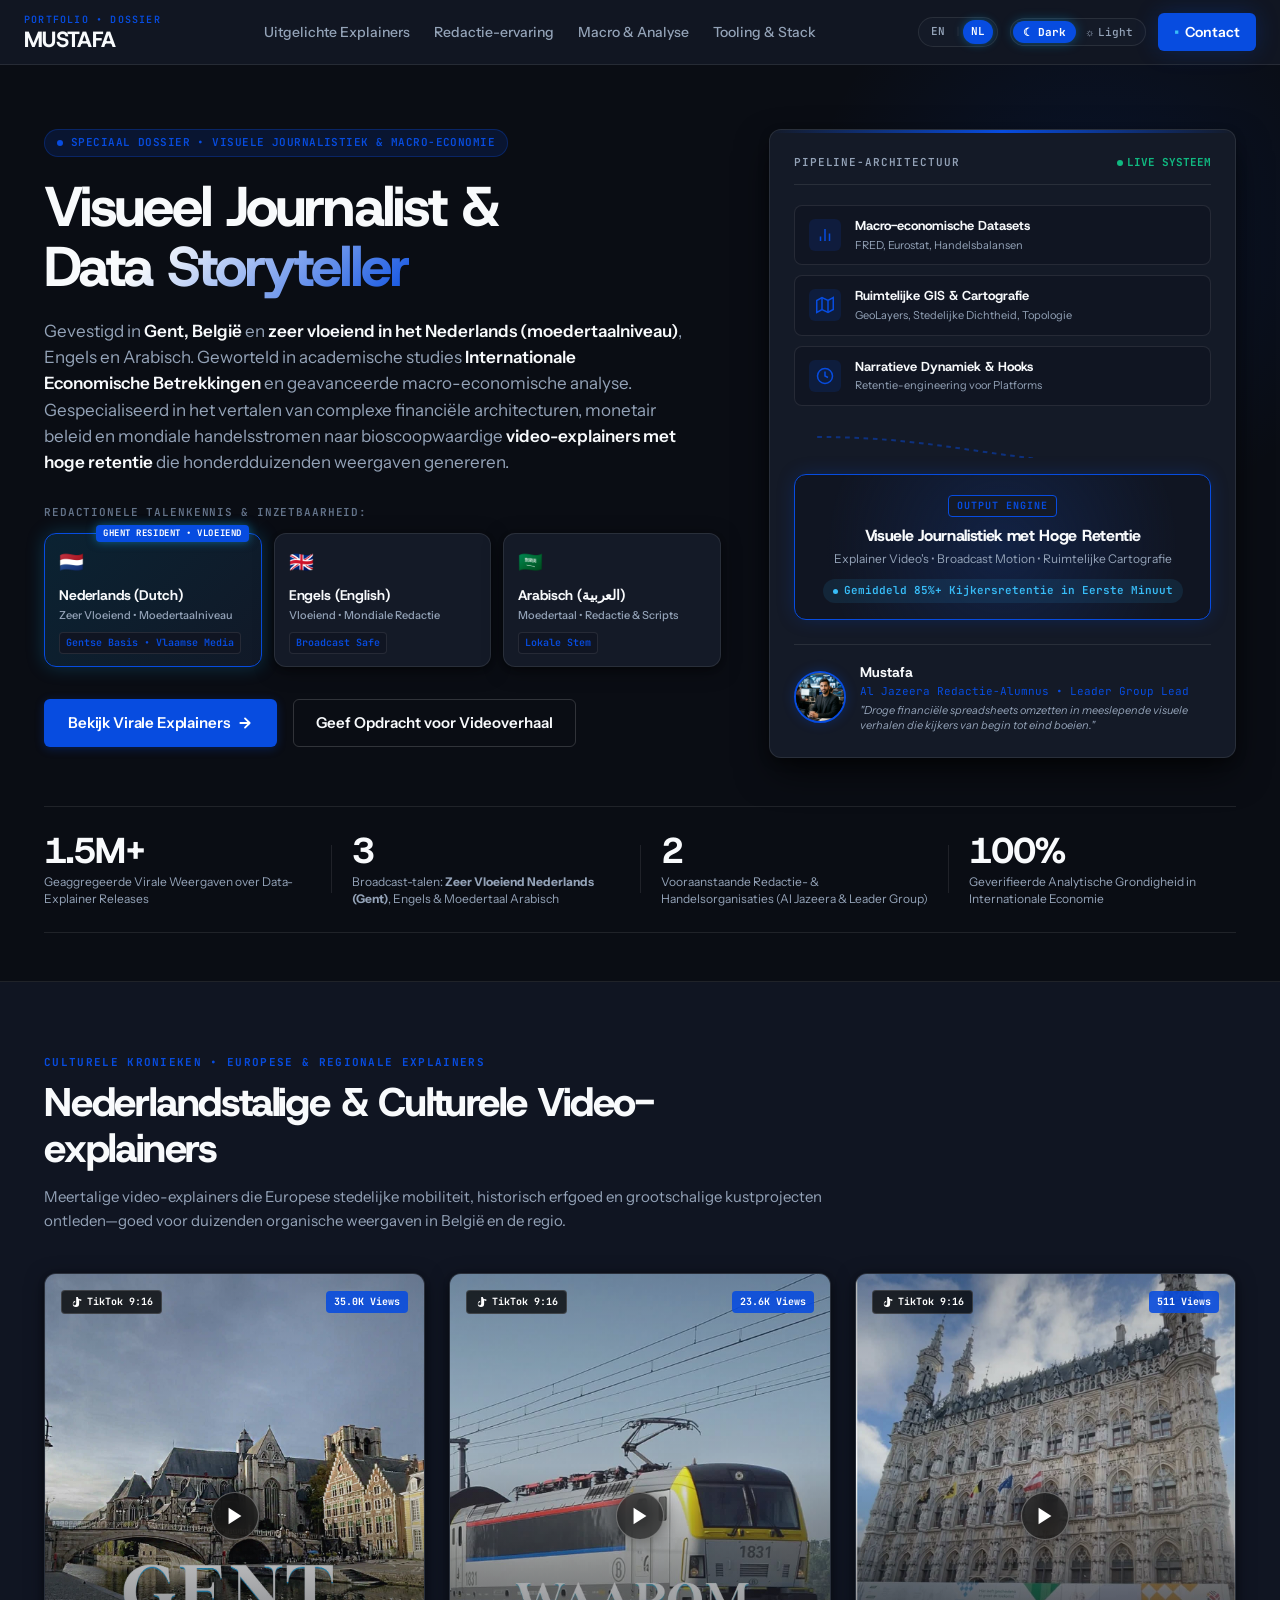
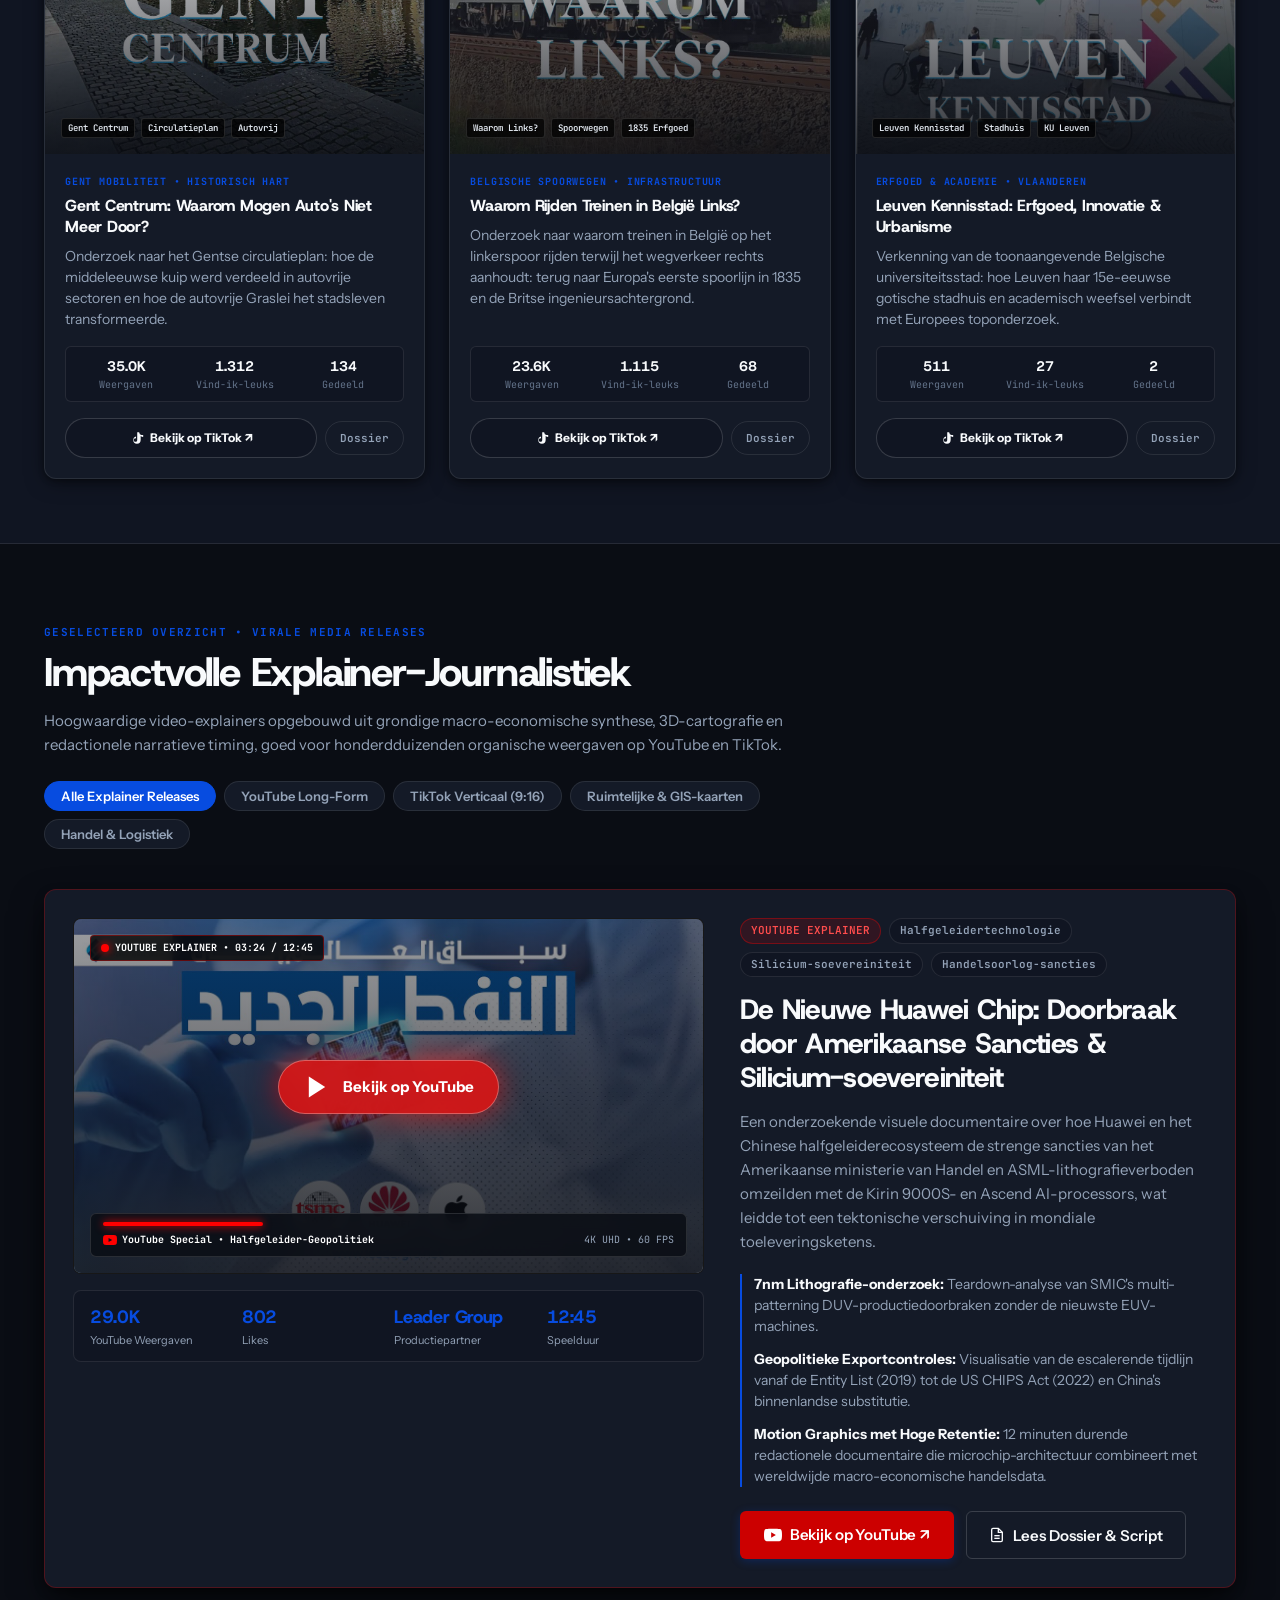
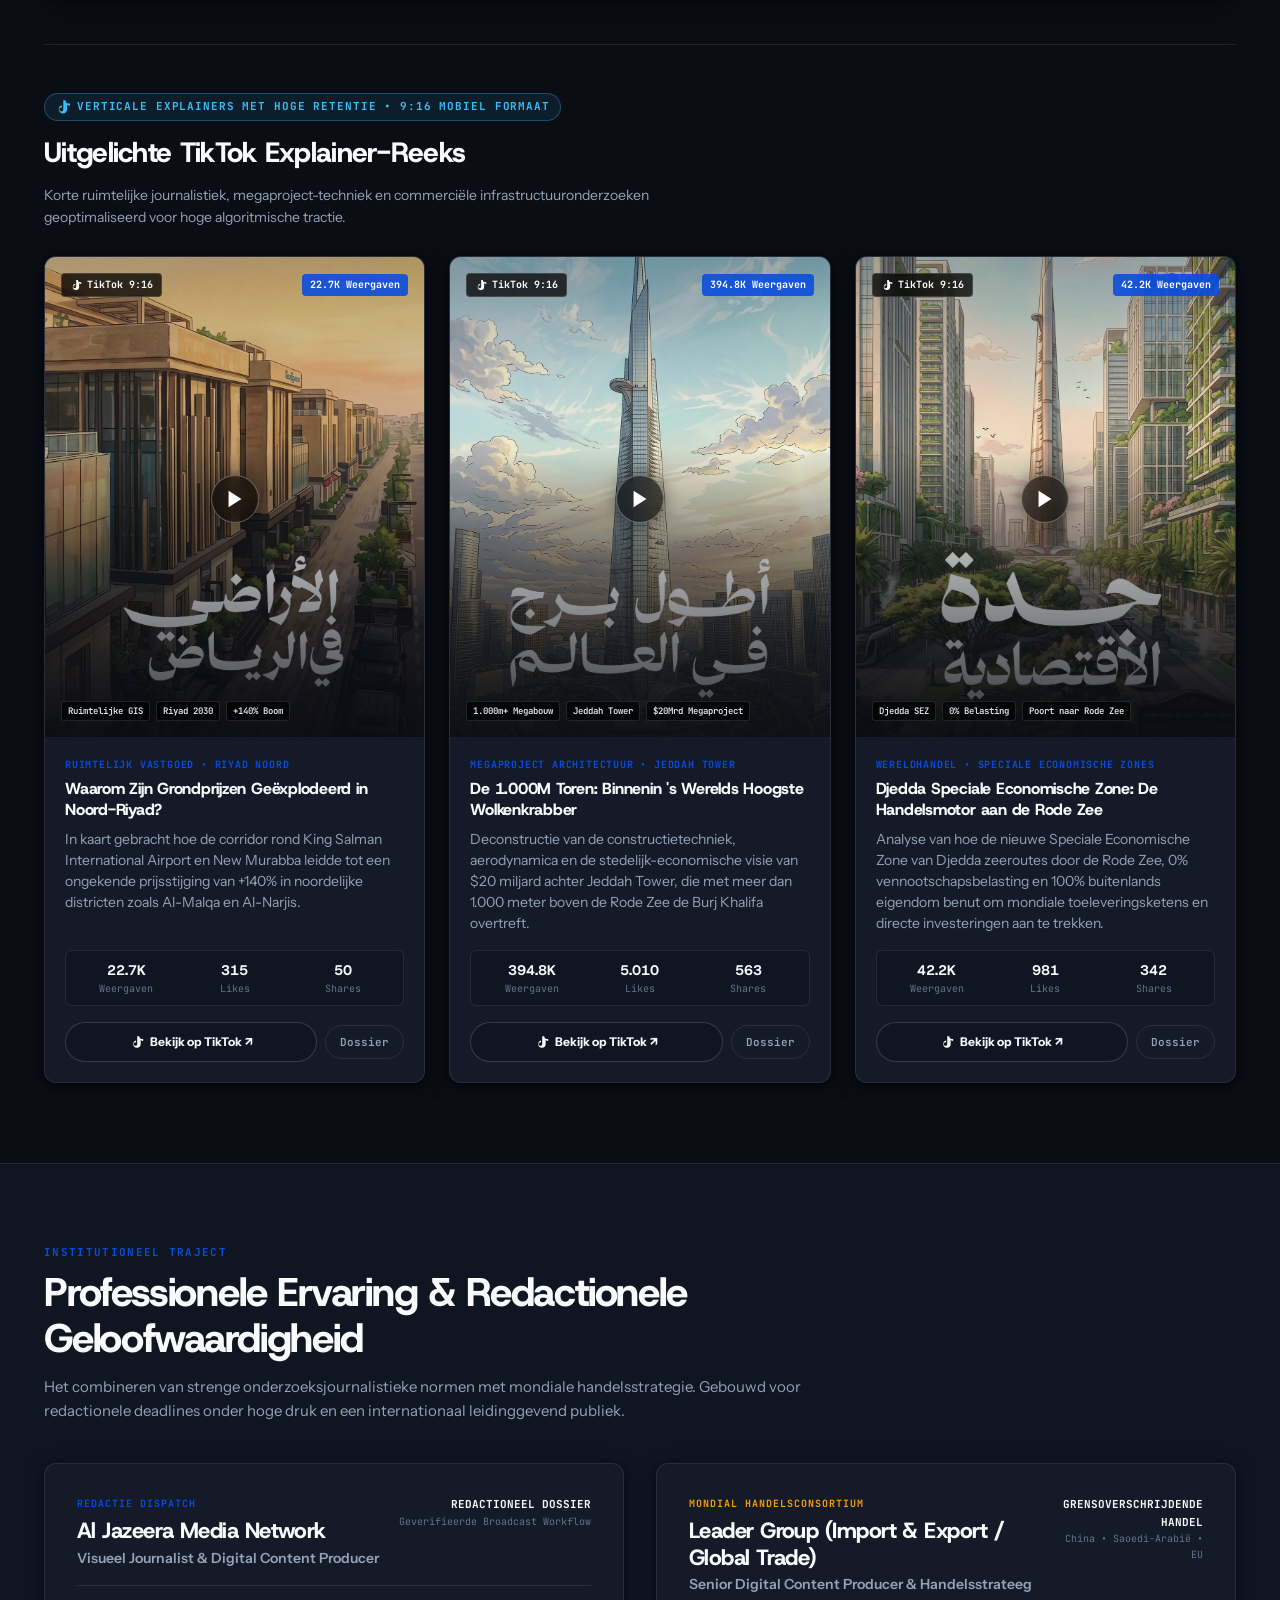
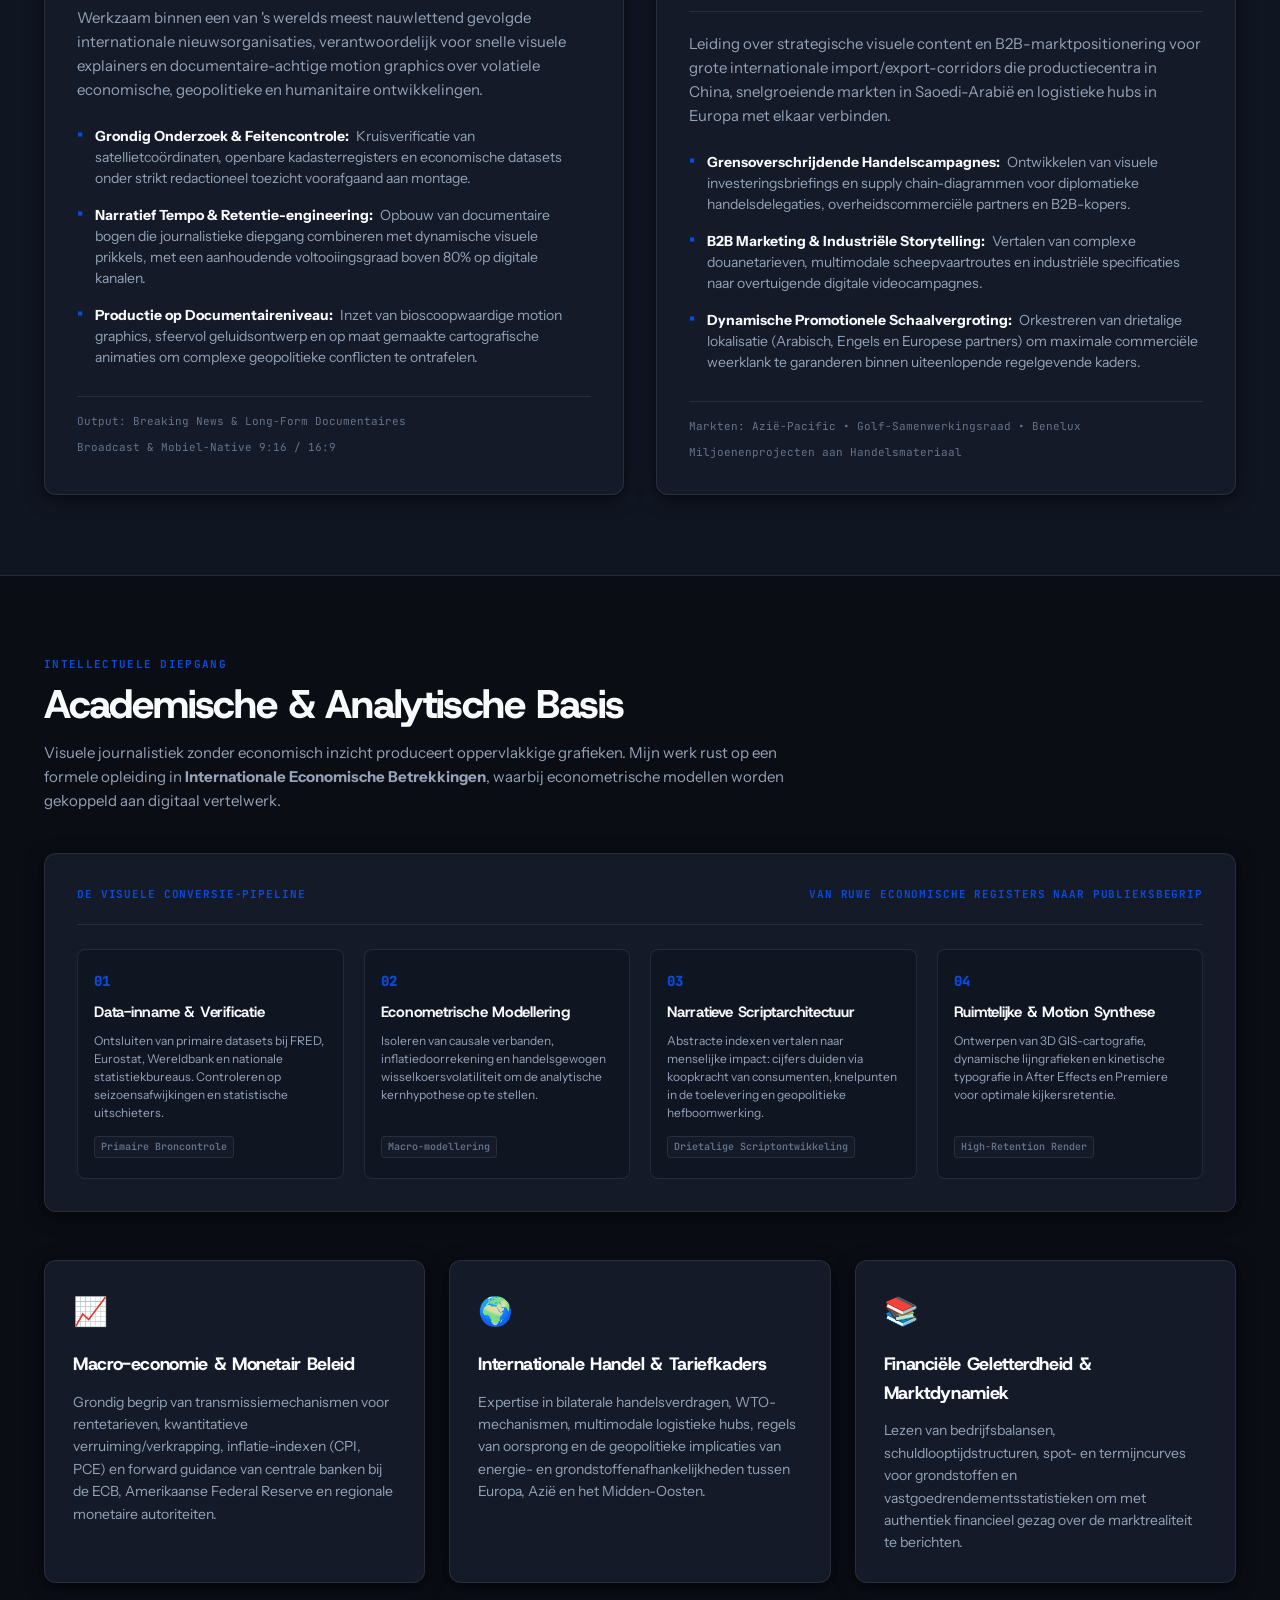
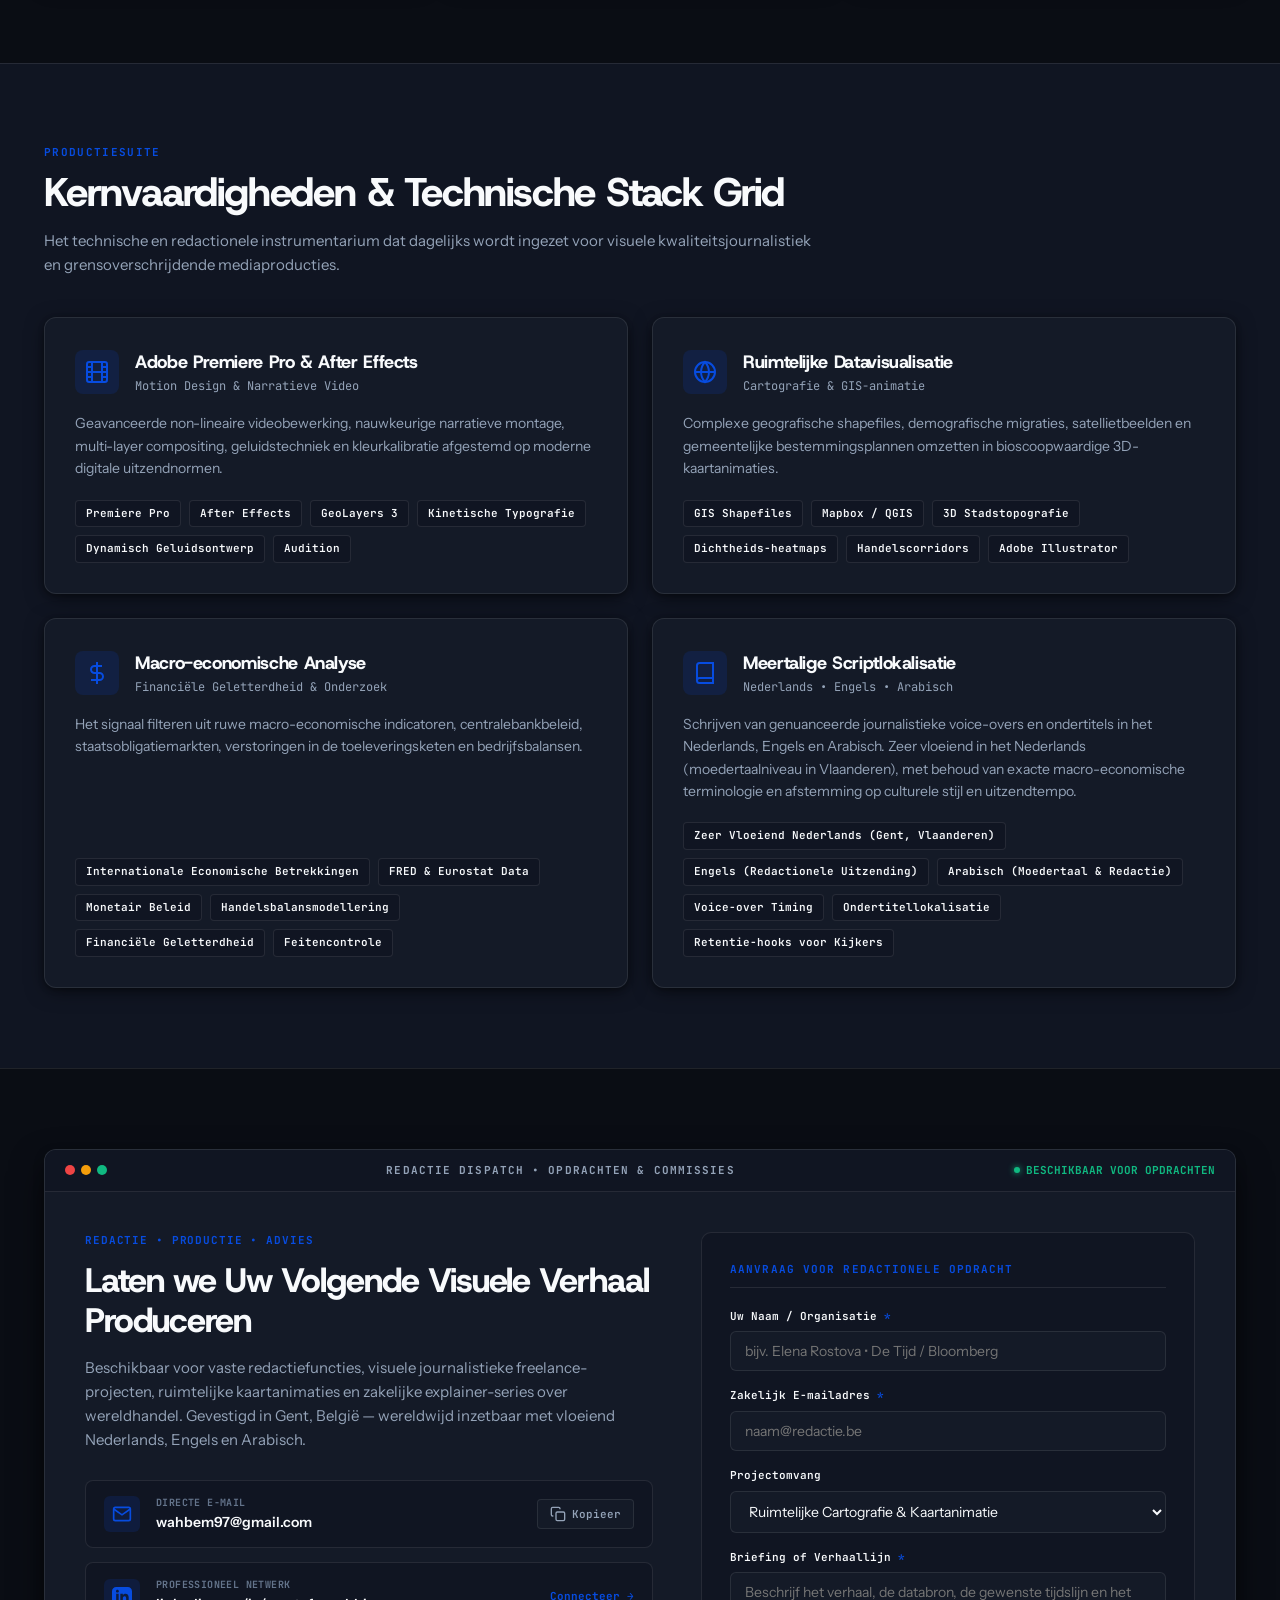
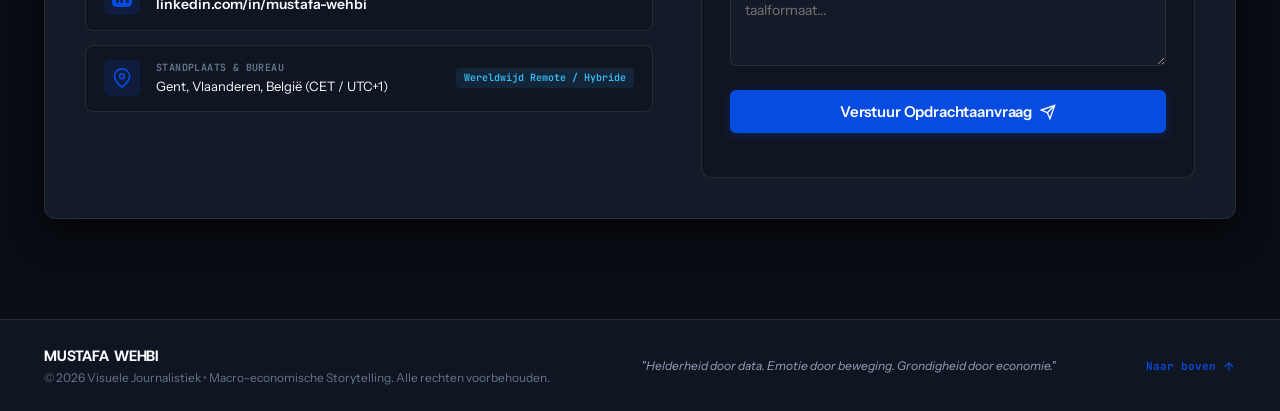
==== index-nl.html @ a1a84201 "Initial commit: Mustafa Wehbi Visual Journalism Portfolio" ====
<!DOCTYPE html>
<html lang="nl" data-theme="dark">

<head>
  <meta charset="UTF-8">
  <meta name="viewport" content="width=device-width, initial-scale=1.0">
  <title>Mustafa | Visueel Journalist &amp; Data Storyteller</title>
  <meta name="description"
    content="Portfolio van Mustafa — Visueel Journalist en Digital Content Producer gevestigd in Gent. Gespecialiseerd in macro-economische analyse, ruimtelijke cartografie en video-explainers met hoge retentie.">

  <!-- Fonts: Host Grotesk & Instrument Sans -->
  <link rel="preconnect" href="https://fonts.googleapis.com">
  <link rel="preconnect" href="https://fonts.gstatic.com" crossorigin>
  <link
    href="https://fonts.googleapis.com/css2?family=Host+Grotesk:ital,wght@0,300..800;1,300..800&family=Instrument+Sans:ital,wght@0,400..700;1,400..700&family=JetBrains+Mono:wght@400;500;600&display=swap"
    rel="stylesheet">

  <!-- Stylesheet -->
  <link rel="stylesheet" href="styles.css">
</head>

<body>
  <!-- Primaire Redactionele Navigatiebalk -->
  <header class="site-header" id="site-header">
    <div class="header-inner">
      <div class="brand-block">
        <a href="#hero" class="brand-link" aria-label="Mustafa Portfolio Startpagina">
          <span class="brand-kicker">PORTFOLIO &bull; DOSSIER</span>
          <span class="brand-title">MUSTAFA</span>
        </a>
      </div>

      <nav class="site-nav" aria-label="Hoofdnavigatie">
        <ul class="nav-list">
          <li><a href="#featured-works" class="nav-link">Uitgelichte Explainers</a></li>
          <li><a href="#newsroom-experience" class="nav-link">Redactie-ervaring</a></li>
          <li><a href="#academic-foundation" class="nav-link">Macro &amp; Analyse</a></li>
          <li><a href="#skills-stack" class="nav-link">Tooling &amp; Stack</a></li>
        </ul>
      </nav>

      <div class="header-cta-group">
        <!-- Taalkeuze in Hoofdnavigatie -->
        <div class="lang-switch-control" aria-label="Taalkeuze">
          <a href="index.html" class="lang-btn" title="English Edition">EN</a>
          <span class="lang-sep">|</span>
          <a href="index-nl.html" class="lang-btn active" title="Nederlandse Editie (Vlaanderen)">NL</a>
        </div>

        <!-- Themaschakelaar in Hoofdnavigatie -->
        <div class="theme-segmented-switch" role="group" aria-label="Themaschakelaar">
          <button type="button" class="theme-segment-btn" data-theme-val="dark" aria-label="Activeer Donker leisteen thema" title="Donker Thema">
            <span class="theme-icon">&#9790;</span>
            <span class="theme-label">Dark</span>
          </button>
          <button type="button" class="theme-segment-btn" data-theme-val="light" aria-label="Activeer Licht krantenthema" title="Licht Thema">
            <span class="theme-icon">&#9788;</span>
            <span class="theme-label">Light</span>
          </button>
        </div>

        <a href="#contact" class="btn-nav-primary">
          <span class="icon-signal">&bull;</span>
          <span>Contact</span>
        </a>
      </div>
    </div>
  </header>

  <main id="main-content">
    <!-- 1. Hero Sectie -->
    <section class="section-hero" id="hero" aria-labelledby="hero-headline">
      <div class="container">
        <!-- Hero Split Layout (1.45:1 Ratio) -->
        <div class="hero-split">
          <!-- Tekstkolom -->
          <div class="hero-text-col">
            <div class="eyebrow-chip">
              <span class="chip-accent"></span>
              <span>SPECIAAL DOSSIER &bull; VISUELE JOURNALISTIEK &amp; MACRO-ECONOMIE</span>
            </div>

            <h1 id="hero-headline" class="hero-title">
              Visueel Journalist &amp;<br>
              <span class="text-gradient">Data Storyteller</span>
            </h1>

            <p class="hero-subheadline">
              Gevestigd in <strong>Gent, België</strong> en <strong>zeer vloeiend in het Nederlands (moedertaalniveau)</strong>, Engels en Arabisch. Geworteld in academische studies <strong>Internationale Economische Betrekkingen</strong> en geavanceerde macro-economische analyse. Gespecialiseerd in het vertalen van complexe financiële architecturen, monetair beleid en mondiale handelsstromen naar bioscoopwaardige <strong>video-explainers met hoge retentie</strong> die honderdduizenden weergaven genereren.
            </p>

            <!-- Prominente Meertalige Badges met Nadruk op Nederlands -->
            <div class="multilingual-badges" aria-label="Talenkennis en Inzetbaarheid">
              <div class="badge-title">REDACTIONELE TALENKENNIS &amp; INZETBAARHEID:</div>
              <div class="badges-row">
                <div class="lang-badge highlight-dutch" data-lang="nl">
                  <div class="lang-flag">&#127475;&#127473;</div>
                  <div class="lang-info">
                    <span class="lang-name">Nederlands (Dutch)</span>
                    <span class="lang-level">Zeer Vloeiend &bull; Moedertaalniveau</span>
                  </div>
                  <span class="lang-tag">Gentse Basis &bull; Vlaamse Media</span>
                </div>

                <div class="lang-badge" data-lang="en">
                  <div class="lang-flag">&#127468;&#127463;</div>
                  <div class="lang-info">
                    <span class="lang-name">Engels (English)</span>
                    <span class="lang-level">Vloeiend &bull; Mondiale Redactie</span>
                  </div>
                  <span class="lang-tag">Broadcast Safe</span>
                </div>

                <div class="lang-badge" data-lang="ar">
                  <div class="lang-flag">&#127480;&#127462;</div>
                  <div class="lang-info">
                    <span class="lang-name">Arabisch (العربية)</span>
                    <span class="lang-level">Moedertaal &bull; Redactie &amp; Scripts</span>
                  </div>
                  <span class="lang-tag">Lokale Stem</span>
                </div>
              </div>
            </div>

            <!-- Hero Actieknoppen -->
            <div class="hero-actions">
              <a href="#featured-works" class="btn-primary">
                <span>Bekijk Virale Explainers</span>
                <svg width="16" height="16" viewBox="0 0 16 16" fill="none" aria-hidden="true">
                  <path d="M3.33334 8H12.6667M12.6667 8L8.00001 3.33334M12.6667 8L8.00001 12.6667" stroke="currentColor"
                    stroke-width="1.8" stroke-linecap="round" stroke-linejoin="round" />
                </svg>
              </a>
              <a href="#contact" class="btn-secondary">
                <span>Geef Opdracht voor Videoverhaal</span>
              </a>
            </div>
          </div>

          <!-- Convergentiediagram Kolom -->
          <div class="hero-diagram-col">
            <div class="convergence-panel">
              <div class="panel-header">
                <span class="panel-tag">PIPELINE-ARCHITECTUUR</span>
                <span class="panel-status">LIVE SYSTEEM</span>
              </div>

              <!-- Gezaghebbend Convergentiediagram -->
              <div class="convergence-diagram"
                aria-label="Conceptuele pijplijn waarin macrodata, geospatiale lagen en narratief script samenkomen tot videojournalistiek met hoge retentie">
                <div class="input-nodes">
                  <div class="node-item" id="node-macro">
                    <div class="node-icon">
                      <svg width="18" height="18" viewBox="0 0 24 24" fill="none" stroke="currentColor"
                        stroke-width="2">
                        <line x1="18" y1="20" x2="18" y2="10"></line>
                        <line x1="12" y1="20" x2="12" y2="4"></line>
                        <line x1="6" y1="20" x2="6" y2="14"></line>
                      </svg>
                    </div>
                    <div class="node-label">
                      <strong>Macro-economische Datasets</strong>
                      <span>FRED, Eurostat, Handelsbalansen</span>
                    </div>
                  </div>

                  <div class="node-item" id="node-spatial">
                    <div class="node-icon">
                      <svg width="18" height="18" viewBox="0 0 24 24" fill="none" stroke="currentColor"
                        stroke-width="2">
                        <polygon points="1 6 1 22 8 18 16 22 23 18 23 2 16 6 8 2 1 6"></polygon>
                        <line x1="8" y1="2" x2="8" y2="18"></line>
                        <line x1="16" y1="6" x2="16" y2="22"></line>
                      </svg>
                    </div>
                    <div class="node-label">
                      <strong>Ruimtelijke GIS &amp; Cartografie</strong>
                      <span>GeoLayers, Stedelijke Dichtheid, Topologie</span>
                    </div>
                  </div>

                  <div class="node-item" id="node-pacing">
                    <div class="node-icon">
                      <svg width="18" height="18" viewBox="0 0 24 24" fill="none" stroke="currentColor"
                        stroke-width="2">
                        <circle cx="12" cy="12" r="10"></circle>
                        <polyline points="12 6 12 12 16 14"></polyline>
                      </svg>
                    </div>
                    <div class="node-label">
                      <strong>Narratieve Dynamiek &amp; Hooks</strong>
                      <span>Retentie-engineering voor Platforms</span>
                    </div>
                  </div>
                </div>

                <div class="convergence-lines" aria-hidden="true">
                  <svg width="100%" height="90" viewBox="0 0 360 90" fill="none" preserveAspectRatio="none">
                    <path d="M 20 15 C 140 15, 180 45, 340 45" stroke="var(--dp-color-accent)" stroke-width="2"
                      stroke-dasharray="4 4" opacity="0.6" />
                    <path d="M 20 45 C 140 45, 200 45, 340 45" stroke="var(--dp-color-accent)" stroke-width="2"
                      opacity="0.9" />
                    <path d="M 20 75 C 140 75, 180 45, 340 45" stroke="var(--dp-color-accent)" stroke-width="2"
                      stroke-dasharray="4 4" opacity="0.6" />
                  </svg>
                </div>

                <div class="central-core">
                  <div class="core-badge">OUTPUT ENGINE</div>
                  <div class="core-title">Visuele Journalistiek met Hoge Retentie</div>
                  <div class="core-sub">Explainer Video's &bull; Broadcast Motion &bull; Ruimtelijke Cartografie</div>
                  <div class="core-stat-pill">
                    <span class="pill-dot"></span>
                    <span>Gemiddeld 85%+ Kijkersretentie in Eerste Minuut</span>
                  </div>
                </div>
              </div>

              <!-- Redactionele Auteurskaart -->
              <div class="hero-author-strip">
                <img src="assets/mustafa_portrait.jpg" alt="Mustafa — Visueel Journalist &amp; Digital Content Producer"
                  class="author-avatar" width="56" height="56" loading="eager">
                <div class="author-meta">
                  <span class="author-name">Mustafa</span>
                  <span class="author-cred">Al Jazeera Redactie-Alumnus &bull; Leader Group Lead</span>
                  <span class="author-quote">"Droge financiële spreadsheets omzetten in meeslepende visuele verhalen die kijkers van begin tot eind boeien."</span>
                </div>
              </div>
            </div>
          </div>
        </div>

        <!-- Ruled Fact Strip (Karakteristieke Financiële Krantenstijl) -->
        <div class="hero-fact-strip" aria-label="Kerncijfers en Ervaring">
          <div class="fact-col">
            <span class="fact-number">1.5M+</span>
            <span class="fact-label">Geaggregeerde Virale Weergaven over Data-Explainer Releases</span>
          </div>
          <div class="fact-divider"></div>
          <div class="fact-col">
            <span class="fact-number">3</span>
            <span class="fact-label">Broadcast-talen: <strong>Zeer Vloeiend Nederlands (Gent)</strong>, Engels &amp; Moedertaal Arabisch</span>
          </div>
          <div class="fact-divider"></div>
          <div class="fact-col">
            <span class="fact-number">2</span>
            <span class="fact-label">Vooraanstaande Redactie- &amp; Handelsorganisaties (Al Jazeera &amp; Leader Group)</span>
          </div>
          <div class="fact-divider"></div>
          <div class="fact-col">
            <span class="fact-number">100%</span>
            <span class="fact-label">Geverifieerde Analytische Grondigheid in Internationale Economie</span>
          </div>
        </div>
      </div>
    </section>

    <!-- Nederlandse & Culturele Regionale Video-Reeks (3-panelen grid direct onder hero) -->
    <section class="section-cultural-showcase" id="cultural-works" aria-labelledby="cultural-headline">
      <div class="container">
        <div class="section-header">
          <div class="section-kicker">CULTURELE KRONIEKEN &bull; EUROPESE &amp; REGIONALE EXPLAINERS</div>
          <h2 id="cultural-headline" class="section-title">Nederlandstalige &amp; Culturele Video-explainers</h2>
          <p class="section-lead">
            Meertalige video-explainers die Europese stedelijke mobiliteit, historisch erfgoed en grootschalige kustprojecten ontleden—goed voor duizenden organische weergaven in België en de regio.
          </p>
        </div>

        <div class="tiktok-banner-grid">
          <!-- Card 1: Gent Centrum Circulatieplan -->
          <article class="tiktok-banner-card" data-category="spatial">
            <div class="tiktok-media-wrap">
              <img src="assets/dutch_video_1.jpg"
                alt="Gent centrum.. Waarom auto’s mogen niet door?! — Videominiatuur" class="tiktok-thumb-img"
                width="1080" height="1920" loading="lazy">

              <div class="tiktok-overlay">
                <div class="tiktok-top-meta">
                  <span class="tiktok-badge">
                    <svg width="12" height="12" viewBox="0 0 24 24" fill="currentColor">
                      <path
                        d="M19.589 6.686a4.793 4.793 0 0 1-3.77-4.245V2h-3.445v13.672a2.896 2.896 0 0 1-5.201 1.743 2.895 2.895 0 0 1 3.125-4.631V9.288a6.34 6.34 0 0 0-4.708 6.136 6.34 6.34 0 0 0 6.34 6.34 6.34 6.34 0 0 0 6.34-6.34V8.584a8.214 8.214 0 0 0 4.319 1.547V6.686z" />
                    </svg>
                    TikTok 9:16
                  </span>
                  <span class="tiktok-views-chip">35.0K Views</span>
                </div>

                <div class="tiktok-play-center">
                  <a href="https://vt.tiktok.com/ZGdXJTvvu/" target="_blank" rel="noopener noreferrer"
                    class="tiktok-play-icon" aria-label="Bekijk Gent Mobiliteitsvideo op TikTok">
                    <svg width="22" height="22" viewBox="0 0 24 24" fill="currentColor">
                      <polygon points="5 3 19 12 5 21 5 3"></polygon>
                    </svg>
                  </a>
                </div>

                <div class="tiktok-bottom-meta">
                  <div class="tiktok-tags-row">
                    <span>Gent Centrum</span>
                    <span>Circulatieplan</span>
                    <span>Autovrij</span>
                  </div>
                </div>
              </div>
            </div>

            <div class="tiktok-info-wrap">
              <span class="tiktok-kicker">GENT MOBILITEIT &bull; HISTORISCH HART</span>
              <h4 class="tiktok-title">Gent Centrum: Waarom Mogen Auto's Niet Meer Door?</h4>
              <p class="tiktok-desc">
                Onderzoek naar het Gentse circulatieplan: hoe de middeleeuwse kuip werd verdeeld in autovrije sectoren en hoe de autovrije Graslei het stadsleven transformeerde.
              </p>

              <div class="tiktok-metrics-strip">
                <div><strong>35.0K</strong> <span>Weergaven</span></div>
                <div><strong>1.312</strong> <span>Vind-ik-leuks</span></div>
                <div><strong>134</strong> <span>Gedeeld</span></div>
              </div>

              <div class="tiktok-action-row">
                <a href="https://vt.tiktok.com/ZGdXJTvvu/" target="_blank" rel="noopener noreferrer"
                  class="btn-tiktok-pill" aria-label="Bekijk Gent Mobiliteit op TikTok">
                  <svg width="14" height="14" viewBox="0 0 24 24" fill="currentColor">
                    <path
                      d="M19.589 6.686a4.793 4.793 0 0 1-3.77-4.245V2h-3.445v13.672a2.896 2.896 0 0 1-5.201 1.743 2.895 2.895 0 0 1 3.125-4.631V9.288a6.34 6.34 0 0 0-4.708 6.136 6.34 6.34 0 0 0 6.34 6.34 6.34 6.34 0 0 0 6.34-6.34V8.584a8.214 8.214 0 0 0 4.319 1.547V6.686z" />
                  </svg>
                  <span>Bekijk op TikTok ↗</span>
                </a>
                <button class="btn-dossier-pill btn-open-dossier" data-project="ghent-mobility">
                  <span>Dossier</span>
                </button>
              </div>
            </div>
          </article>

          <!-- Card 2: Belgische Spoorwegen Explainer -->
          <article class="tiktok-banner-card" data-category="spatial">
            <div class="tiktok-media-wrap">
              <img src="assets/dutch_video_2.jpg"
                alt="Waarom links? — Belgische Treinen Videominiatuur" class="tiktok-thumb-img"
                width="1080" height="1920" loading="lazy">

              <div class="tiktok-overlay">
                <div class="tiktok-top-meta">
                  <span class="tiktok-badge">
                    <svg width="12" height="12" viewBox="0 0 24 24" fill="currentColor">
                      <path
                        d="M19.589 6.686a4.793 4.793 0 0 1-3.77-4.245V2h-3.445v13.672a2.896 2.896 0 0 1-5.201 1.743 2.895 2.895 0 0 1 3.125-4.631V9.288a6.34 6.34 0 0 0-4.708 6.136 6.34 6.34 0 0 0 6.34 6.34 6.34 6.34 0 0 0 6.34-6.34V8.584a8.214 8.214 0 0 0 4.319 1.547V6.686z" />
                    </svg>
                    TikTok 9:16
                  </span>
                  <span class="tiktok-views-chip">23.6K Views</span>
                </div>

                <div class="tiktok-play-center">
                  <a href="https://vt.tiktok.com/ZGdXeeEfM/" target="_blank" rel="noopener noreferrer"
                    class="tiktok-play-icon" aria-label="Bekijk Belgische Treinen Video op TikTok">
                    <svg width="22" height="22" viewBox="0 0 24 24" fill="currentColor">
                      <polygon points="5 3 19 12 5 21 5 3"></polygon>
                    </svg>
                  </a>
                </div>

                <div class="tiktok-bottom-meta">
                  <div class="tiktok-tags-row">
                    <span>Waarom Links?</span>
                    <span>Spoorwegen</span>
                    <span>1835 Erfgoed</span>
                  </div>
                </div>
              </div>
            </div>

            <div class="tiktok-info-wrap">
              <span class="tiktok-kicker">BELGISCHE SPOORWEGEN &bull; INFRASTRUCTUUR</span>
              <h4 class="tiktok-title">Waarom Rijden Treinen in België Links?</h4>
              <p class="tiktok-desc">
                Onderzoek naar waarom treinen in België op het linkerspoor rijden terwijl het wegverkeer rechts aanhoudt: terug naar Europa's eerste spoorlijn in 1835 en de Britse ingenieursachtergrond.
              </p>

              <div class="tiktok-metrics-strip">
                <div><strong>23.6K</strong> <span>Weergaven</span></div>
                <div><strong>1.115</strong> <span>Vind-ik-leuks</span></div>
                <div><strong>68</strong> <span>Gedeeld</span></div>
              </div>

              <div class="tiktok-action-row">
                <a href="https://vt.tiktok.com/ZGdXeeEfM/" target="_blank" rel="noopener noreferrer"
                  class="btn-tiktok-pill" aria-label="Bekijk Belgische Treinen op TikTok">
                  <svg width="14" height="14" viewBox="0 0 24 24" fill="currentColor">
                    <path
                      d="M19.589 6.686a4.793 4.793 0 0 1-3.77-4.245V2h-3.445v13.672a2.896 2.896 0 0 1-5.201 1.743 2.895 2.895 0 0 1 3.125-4.631V9.288a6.34 6.34 0 0 0-4.708 6.136 6.34 6.34 0 0 0 6.34 6.34 6.34 6.34 0 0 0 6.34-6.34V8.584a8.214 8.214 0 0 0 4.319 1.547V6.686z" />
                  </svg>
                  <span>Bekijk op TikTok ↗</span>
                </a>
                <button class="btn-dossier-pill btn-open-dossier" data-project="belgian-trains-left">
                  <span>Dossier</span>
                </button>
              </div>
            </div>
          </article>

          <!-- Card 3: Leuven Kennisstad -->
          <article class="tiktok-banner-card" data-category="spatial">
            <div class="tiktok-media-wrap">
              <img src="assets/dutch_video_3.jpg"
                alt="de beste stad van België.. Leuven — Videominiatuur" class="tiktok-thumb-img"
                width="1014" height="1473" loading="lazy">

              <div class="tiktok-overlay">
                <div class="tiktok-top-meta">
                  <span class="tiktok-badge">
                    <svg width="12" height="12" viewBox="0 0 24 24" fill="currentColor">
                      <path
                        d="M19.589 6.686a4.793 4.793 0 0 1-3.77-4.245V2h-3.445v13.672a2.896 2.896 0 0 1-5.201 1.743 2.895 2.895 0 0 1 3.125-4.631V9.288a6.34 6.34 0 0 0-4.708 6.136 6.34 6.34 0 0 0 6.34 6.34 6.34 6.34 0 0 0 6.34-6.34V8.584a8.214 8.214 0 0 0 4.319 1.547V6.686z" />
                    </svg>
                    TikTok 9:16
                  </span>
                  <span class="tiktok-views-chip">511 Views</span>
                </div>

                <div class="tiktok-play-center">
                  <a href="https://vt.tiktok.com/ZGdXJcDxq/" target="_blank" rel="noopener noreferrer"
                    class="tiktok-play-icon" aria-label="Bekijk Leuven Video op TikTok">
                    <svg width="22" height="22" viewBox="0 0 24 24" fill="currentColor">
                      <polygon points="5 3 19 12 5 21 5 3"></polygon>
                    </svg>
                  </a>
                </div>

                <div class="tiktok-bottom-meta">
                  <div class="tiktok-tags-row">
                    <span>Leuven Kennisstad</span>
                    <span>Stadhuis</span>
                    <span>KU Leuven</span>
                  </div>
                </div>
              </div>
            </div>

            <div class="tiktok-info-wrap">
              <span class="tiktok-kicker">ERFGOED &amp; ACADEMIE &bull; VLAANDEREN</span>
              <h4 class="tiktok-title">Leuven Kennisstad: Erfgoed, Innovatie &amp; Urbanisme</h4>
              <p class="tiktok-desc">
                Verkenning van de toonaangevende Belgische universiteitsstad: hoe Leuven haar 15e-eeuwse gotische stadhuis en academisch weefsel verbindt met Europees toponderzoek.
              </p>

              <div class="tiktok-metrics-strip">
                <div><strong>511</strong> <span>Weergaven</span></div>
                <div><strong>27</strong> <span>Vind-ik-leuks</span></div>
                <div><strong>2</strong> <span>Gedeeld</span></div>
              </div>

              <div class="tiktok-action-row">
                <a href="https://vt.tiktok.com/ZGdXJcDxq/" target="_blank" rel="noopener noreferrer"
                  class="btn-tiktok-pill" aria-label="Bekijk Leuven op TikTok">
                  <svg width="14" height="14" viewBox="0 0 24 24" fill="currentColor">
                    <path
                      d="M19.589 6.686a4.793 4.793 0 0 1-3.77-4.245V2h-3.445v13.672a2.896 2.896 0 0 1-5.201 1.743 2.895 2.895 0 0 1 3.125-4.631V9.288a6.34 6.34 0 0 0-4.708 6.136 6.34 6.34 0 0 0 6.34 6.34 6.34 6.34 0 0 0 6.34-6.34V8.584a8.214 8.214 0 0 0 4.319 1.547V6.686z" />
                  </svg>
                  <span>Bekijk op TikTok ↗</span>
                </a>
                <button class="btn-dossier-pill btn-open-dossier" data-project="leuven-knowledge">
                  <span>Dossier</span>
                </button>
              </div>
            </div>
          </article>
        </div>
      </div>
    </section>

    <!-- 2. Uitgelichte Virale Video's ("Impactvolle Explainer-Journalistiek") -->
    <section class="section-featured" id="featured-works" aria-labelledby="featured-headline">
      <div class="container">
        <div class="section-header">
          <div class="section-kicker">GESELECTEERD OVERZICHT &bull; VIRALE MEDIA RELEASES</div>
          <h2 id="featured-headline" class="section-title">Impactvolle Explainer-Journalistiek</h2>
          <p class="section-lead">
            Hoogwaardige video-explainers opgebouwd uit grondige macro-economische synthese, 3D-cartografie en redactionele narratieve timing, goed voor honderdduizenden organische weergaven op YouTube en TikTok.
          </p>

          <!-- Categoriefilter Tabs -->
          <div class="filter-bar" role="tablist" aria-label="Filter projecten">
            <button class="filter-tab active" role="tab" aria-selected="true" data-filter="all">Alle Explainer Releases</button>
            <button class="filter-tab" role="tab" aria-selected="false" data-filter="youtube">YouTube Long-Form</button>
            <button class="filter-tab" role="tab" aria-selected="false" data-filter="tiktok">TikTok Verticaal (9:16)</button>
            <button class="filter-tab" role="tab" aria-selected="false" data-filter="spatial">Ruimtelijke &amp; GIS-kaarten</button>
            <button class="filter-tab" role="tab" aria-selected="false" data-filter="trade">Handel &amp; Logistiek</button>
          </div>
        </div>

        <!-- 1. EERST: YouTube Explainer (16:9 Long-Form Feature) -->
        <article class="featured-hero-card youtube-feature-card" data-category="youtube">
          <div class="featured-media-side">
            <div class="media-container" id="byd-player-wrap">
              <img src="assets/huawei_chip_youtube.jpg?v=official"
                alt="YouTube Video: De Nieuwe Huawei Chip — Doorbraak door Amerikaanse Sancties in de Siliciumoorlog"
                class="featured-img" width="1280" height="720" loading="eager">

              <!-- Interactieve Overlay Simulator -->
              <div class="video-overlay" id="byd-video-overlay">
                <div class="video-status-badge youtube-status-badge">
                  <span class="badge-rec-dot yt-dot"></span>
                  <span class="yt-playback-text">YOUTUBE EXPLAINER &bull; 03:24 / 12:45</span>
                </div>

                <a href="https://youtu.be/BmYhVFyDlQY?si=Wu0XEkS5lmrlnYMa" target="_blank" rel="noopener noreferrer"
                  class="btn-play-trigger btn-play-youtube" id="btn-play-byd"
                  aria-label="Bekijk Huawei Chip Video op YouTube">
                  <svg width="28" height="28" viewBox="0 0 24 24" fill="currentColor">
                    <polygon points="5 3 19 12 5 21 5 3"></polygon>
                  </svg>
                  <span>Bekijk op YouTube</span>
                </a>

                <!-- YouTube Voortgangsbalk -->
                <div class="youtube-progress-strip">
                  <div class="yt-progress-fill" style="width: 28%;"></div>
                  <div class="yt-progress-meta">
                    <span class="yt-tag">
                      <svg width="14" height="14" viewBox="0 0 24 24" fill="#ff0000">
                        <path
                          d="M23.498 6.186a3.016 3.016 0 0 0-2.122-2.136C19.505 3.545 12 3.545 12 3.545s-7.505 0-9.377.505A3.017 3.017 0 0 0 .502 6.186C0 8.07 0 12 0 12s0 3.93.502 5.814a3.016 3.016 0 0 0 2.122 2.136c1.871.505 9.376.505 9.376.505s7.505 0 9.377-.505a3.015 3.015 0 0 0 2.122-2.136C24 15.93 24 12 24 12s0-3.93-.502-5.814zM9.545 15.568V8.432L15.818 12l-6.273 3.568z" />
                      </svg>
                      YouTube Special &bull; Halfgeleider-Geopolitiek
                    </span>
                    <span class="yt-res">4K UHD &bull; 60 FPS</span>
                  </div>
                </div>
              </div>
            </div>

            <!-- Videometrieken Balk -->
            <div class="metrics-bar">
              <div class="metric-item">
                <span class="metric-val">29.0K</span>
                <span class="metric-name">YouTube Weergaven</span>
              </div>
              <div class="metric-item">
                <span class="metric-val">802</span>
                <span class="metric-name">Likes</span>
              </div>
              <div class="metric-item">
                <span class="metric-val">Leader Group</span>
                <span class="metric-name">Productiepartner</span>
              </div>
              <div class="metric-item">
                <span class="metric-val">12:45</span>
                <span class="metric-name">Speelduur</span>
              </div>
            </div>
          </div>

          <div class="featured-content-side">
            <div class="featured-pill-row">
              <span class="tag-pill tag-youtube">YOUTUBE EXPLAINER</span>
              <span class="tag-pill">Halfgeleidertechnologie</span>
              <span class="tag-pill">Silicium-soevereiniteit</span>
              <span class="tag-pill">Handelsoorlog-sancties</span>
            </div>

            <h3 class="featured-title">De Nieuwe Huawei Chip: Doorbraak door Amerikaanse Sancties &amp; Silicium-soevereiniteit</h3>

            <p class="featured-summary">
              Een onderzoekende visuele documentaire over hoe Huawei en het Chinese halfgeleiderecosysteem de strenge sancties van het Amerikaanse ministerie van Handel en ASML-lithografieverboden omzeilden met de Kirin 9000S- en Ascend AI-processors, wat leidde tot een tektonische verschuiving in mondiale toeleveringsketens.
            </p>

            <div class="editorial-highlights">
              <div class="highlight-point">
                <strong>7nm Lithografie-onderzoek:</strong> Teardown-analyse van SMIC's multi-patterning DUV-productiedoorbraken zonder de nieuwste EUV-machines.
              </div>
              <div class="highlight-point">
                <strong>Geopolitieke Exportcontroles:</strong> Visualisatie van de escalerende tijdlijn vanaf de Entity List (2019) tot de US CHIPS Act (2022) en China's binnenlandse substitutie.
              </div>
              <div class="highlight-point">
                <strong>Motion Graphics met Hoge Retentie:</strong> 12 minuten durende redactionele documentaire die microchip-architectuur combineert met wereldwijde macro-economische handelsdata.
              </div>
            </div>

            <div class="featured-card-actions">
              <!-- Directe YouTube Link -->
              <a href="https://youtu.be/BmYhVFyDlQY?si=Wu0XEkS5lmrlnYMa" target="_blank" rel="noopener noreferrer"
                class="btn-primary btn-youtube-link" aria-label="Bekijk De Nieuwe Huawei Chip op YouTube">
                <svg width="18" height="18" viewBox="0 0 24 24" fill="currentColor">
                  <path
                    d="M23.498 6.186a3.016 3.016 0 0 0-2.122-2.136C19.505 3.545 12 3.545 12 3.545s-7.505 0-9.377.505A3.017 3.017 0 0 0 .502 6.186C0 8.07 0 12 0 12s0 3.93.502 5.814a3.016 3.016 0 0 0 2.122 2.136c1.871.505 9.376.505 9.376.505s7.505 0 9.377-.505a3.015 3.015 0 0 0 2.122-2.136C24 15.93 24 12 24 12s0-3.93-.502-5.814zM9.545 15.568V8.432L15.818 12l-6.273 3.568z" />
                </svg>
                <span>Bekijk op YouTube ↗</span>
              </a>

              <button class="btn-secondary btn-open-dossier" data-project="huawei-chip">
                <svg width="16" height="16" viewBox="0 0 24 24" fill="none" stroke="currentColor" stroke-width="2">
                  <path d="M14 2H6a2 2 0 0 0-2 2v16a2 2 0 0 0 2 2h12a2 2 0 0 0 2-2V8z"></path>
                  <polyline points="14 2 14 8 20 8"></polyline>
                  <line x1="16" y1="13" x2="8" y2="13"></line>
                  <line x1="16" y1="17" x2="8" y2="17"></line>
                </svg>
                <span>Lees Dossier &amp; Script</span>
              </button>
            </div>
          </div>
        </article>

        <!-- 2. TWEEDE: 3-Banner TikTok Reeks (Verticaal 9:16 Formaat) -->
        <div class="tiktok-showcase-wrapper" data-category="tiktok">
          <div class="tiktok-section-subhead">
            <div class="tiktok-header-badge">
              <svg width="16" height="16" viewBox="0 0 24 24" fill="currentColor">
                <path
                  d="M19.589 6.686a4.793 4.793 0 0 1-3.77-4.245V2h-3.445v13.672a2.896 2.896 0 0 1-5.201 1.743 2.895 2.895 0 0 1 3.125-4.631V9.288a6.34 6.34 0 0 0-4.708 6.136 6.34 6.34 0 0 0 6.34 6.34 6.34 6.34 0 0 0 6.34-6.34V8.584a8.214 8.214 0 0 0 4.319 1.547V6.686z" />
              </svg>
              <span>VERTICALE EXPLAINERS MET HOGE RETENTIE &bull; 9:16 MOBIEL FORMAAT</span>
            </div>
            <h3 class="tiktok-grid-title">Uitgelichte TikTok Explainer-Reeks</h3>
            <p class="tiktok-grid-lead">
              Korte ruimtelijke journalistiek, megaproject-techniek en commerciële infrastructuuronderzoeken geoptimaliseerd voor hoge algoritmische tractie.
            </p>
          </div>

          <!-- 3-Banner Grid -->
          <div class="tiktok-banner-grid">
            <!-- TikTok Banner 1: Spikende Grondprijzen Noord-Riyad -->
            <article class="tiktok-banner-card" data-category="spatial">
              <div class="tiktok-media-wrap">
                <img src="assets/tiktok_north_riyadh.jpg?v=official"
                  alt="TikTok Video: Waarom zijn grondprijzen geëxplodeerd in Noord-Riyad?" class="tiktok-thumb-img"
                  width="1080" height="1920" loading="lazy">

                <div class="tiktok-overlay">
                  <div class="tiktok-top-meta">
                    <span class="tiktok-badge">
                      <svg width="12" height="12" viewBox="0 0 24 24" fill="currentColor">
                        <path
                          d="M19.589 6.686a4.793 4.793 0 0 1-3.77-4.245V2h-3.445v13.672a2.896 2.896 0 0 1-5.201 1.743 2.895 2.895 0 0 1 3.125-4.631V9.288a6.34 6.34 0 0 0-4.708 6.136 6.34 6.34 0 0 0 6.34 6.34 6.34 6.34 0 0 0 6.34-6.34V8.584a8.214 8.214 0 0 0 4.319 1.547V6.686z" />
                      </svg>
                      TikTok 9:16
                    </span>
                    <span class="tiktok-views-chip">22.7K Weergaven</span>
                  </div>

                  <div class="tiktok-play-center">
                    <a href="https://vt.tiktok.com/ZSgtC2eqG/" target="_blank" rel="noopener noreferrer"
                      class="tiktok-play-icon" aria-label="Afspelen op TikTok">
                      <svg width="22" height="22" viewBox="0 0 24 24" fill="currentColor">
                        <polygon points="5 3 19 12 5 21 5 3"></polygon>
                      </svg>
                    </a>
                  </div>

                  <div class="tiktok-bottom-meta">
                    <div class="tiktok-tags-row">
                      <span>Ruimtelijke GIS</span>
                      <span>Riyad 2030</span>
                      <span>+140% Boom</span>
                    </div>
                  </div>
                </div>
              </div>

              <div class="tiktok-info-wrap">
                <span class="tiktok-kicker">RUIMTELIJK VASTGOED &bull; RIYAD NOORD</span>
                <h4 class="tiktok-title">Waarom Zijn Grondprijzen Geëxplodeerd in Noord-Riyad?</h4>
                <p class="tiktok-desc">
                  In kaart gebracht hoe de corridor rond King Salman International Airport en New Murabba leidde tot een ongekende prijsstijging van +140% in noordelijke districten zoals Al-Malqa en Al-Narjis.
                </p>

                <div class="tiktok-metrics-strip">
                  <div><strong>22.7K</strong> <span>Weergaven</span></div>
                  <div><strong>315</strong> <span>Likes</span></div>
                  <div><strong>50</strong> <span>Shares</span></div>
                </div>

                <div class="tiktok-action-row">
                  <a href="https://vt.tiktok.com/ZSgtC2eqG/" target="_blank" rel="noopener noreferrer"
                    class="btn-tiktok-pill" aria-label="Bekijk Spikende Grondprijzen Noord-Riyad op TikTok">
                    <svg width="14" height="14" viewBox="0 0 24 24" fill="currentColor">
                      <path
                        d="M19.589 6.686a4.793 4.793 0 0 1-3.77-4.245V2h-3.445v13.672a2.896 2.896 0 0 1-5.201 1.743 2.895 2.895 0 0 1 3.125-4.631V9.288a6.34 6.34 0 0 0-4.708 6.136 6.34 6.34 0 0 0 6.34 6.34 6.34 6.34 0 0 0 6.34-6.34V8.584a8.214 8.214 0 0 0 4.319 1.547V6.686z" />
                    </svg>
                    <span>Bekijk op TikTok ↗</span>
                  </a>
                  <button class="btn-dossier-pill btn-open-dossier" data-project="north-riyadh">
                    <span>Dossier</span>
                  </button>
                </div>
              </div>
            </article>

            <!-- TikTok Banner 2: Het Hoogste Gebouw ter Wereld -->
            <article class="tiktok-banner-card" data-category="spatial">
              <div class="tiktok-media-wrap">
                <img src="assets/tiktok_tallest_building.jpg?v=official"
                  alt="TikTok Video: Het Hoogste Gebouw ter Wereld — Jeddah Tower" class="tiktok-thumb-img"
                  width="1080" height="1920" loading="lazy">

                <div class="tiktok-overlay">
                  <div class="tiktok-top-meta">
                    <span class="tiktok-badge">
                      <svg width="12" height="12" viewBox="0 0 24 24" fill="currentColor">
                        <path
                          d="M19.589 6.686a4.793 4.793 0 0 1-3.77-4.245V2h-3.445v13.672a2.896 2.896 0 0 1-5.201 1.743 2.895 2.895 0 0 1 3.125-4.631V9.288a6.34 6.34 0 0 0-4.708 6.136 6.34 6.34 0 0 0 6.34 6.34 6.34 6.34 0 0 0 6.34-6.34V8.584a8.214 8.214 0 0 0 4.319 1.547V6.686z" />
                      </svg>
                      TikTok 9:16
                    </span>
                    <span class="tiktok-views-chip">394.8K Weergaven</span>
                  </div>

                  <div class="tiktok-play-center">
                    <a href="https://vt.tiktok.com/ZSgtCjGGK/" target="_blank" rel="noopener noreferrer"
                      class="tiktok-play-icon" aria-label="Afspelen op TikTok">
                      <svg width="22" height="22" viewBox="0 0 24 24" fill="currentColor">
                        <polygon points="5 3 19 12 5 21 5 3"></polygon>
                      </svg>
                    </a>
                  </div>

                  <div class="tiktok-bottom-meta">
                    <div class="tiktok-tags-row">
                      <span>1.000m+ Megabouw</span>
                      <span>Jeddah Tower</span>
                      <span>$20Mrd Megaproject</span>
                    </div>
                  </div>
                </div>
              </div>

              <div class="tiktok-info-wrap">
                <span class="tiktok-kicker">MEGAPROJECT ARCHITECTUUR &bull; JEDDAH TOWER</span>
                <h4 class="tiktok-title">De 1.000M Toren: Binnenin 's Werelds Hoogste Wolkenkrabber</h4>
                <p class="tiktok-desc">
                  Deconstructie van de constructietechniek, aerodynamica en de stedelijk-economische visie van $20 miljard achter Jeddah Tower, die met meer dan 1.000 meter boven de Rode Zee de Burj Khalifa overtreft.
                </p>

                <div class="tiktok-metrics-strip">
                  <div><strong>394.8K</strong> <span>Weergaven</span></div>
                  <div><strong>5.010</strong> <span>Likes</span></div>
                  <div><strong>563</strong> <span>Shares</span></div>
                </div>

                <div class="tiktok-action-row">
                  <a href="https://vt.tiktok.com/ZSgtCjGGK/" target="_blank" rel="noopener noreferrer"
                    class="btn-tiktok-pill" aria-label="Bekijk Het Hoogste Gebouw ter Wereld op TikTok">
                    <svg width="14" height="14" viewBox="0 0 24 24" fill="currentColor">
                      <path
                        d="M19.589 6.686a4.793 4.793 0 0 1-3.77-4.245V2h-3.445v13.672a2.896 2.896 0 0 1-5.201 1.743 2.895 2.895 0 0 1 3.125-4.631V9.288a6.34 6.34 0 0 0-4.708 6.136 6.34 6.34 0 0 0 6.34 6.34 6.34 6.34 0 0 0 6.34-6.34V8.584a8.214 8.214 0 0 0 4.319 1.547V6.686z" />
                    </svg>
                    <span>Bekijk op TikTok ↗</span>
                  </a>
                  <button class="btn-dossier-pill btn-open-dossier" data-project="tallest-building">
                    <span>Dossier</span>
                  </button>
                </div>
              </div>
            </article>

            <!-- TikTok Banner 3: Nieuwe Economische Zone in Djedda -->
            <article class="tiktok-banner-card" data-category="trade">
              <div class="tiktok-media-wrap">
                <img src="assets/tiktok_jeddah_economic_zone.jpg?v=official"
                  alt="TikTok Video: Nieuwe Economische Zone in Djedda" class="tiktok-thumb-img" width="1080"
                  height="1920" loading="lazy">

                <div class="tiktok-overlay">
                  <div class="tiktok-top-meta">
                    <span class="tiktok-badge">
                      <svg width="12" height="12" viewBox="0 0 24 24" fill="currentColor">
                        <path
                          d="M19.589 6.686a4.793 4.793 0 0 1-3.77-4.245V2h-3.445v13.672a2.896 2.896 0 0 1-5.201 1.743 2.895 2.895 0 0 1 3.125-4.631V9.288a6.34 6.34 0 0 0-4.708 6.136 6.34 6.34 0 0 0 6.34 6.34 6.34 6.34 0 0 0 6.34-6.34V8.584a8.214 8.214 0 0 0 4.319 1.547V6.686z" />
                      </svg>
                      TikTok 9:16
                    </span>
                    <span class="tiktok-views-chip">42.2K Weergaven</span>
                  </div>

                  <div class="tiktok-play-center">
                    <a href="https://vt.tiktok.com/ZSgtC8d73/" target="_blank" rel="noopener noreferrer"
                      class="tiktok-play-icon" aria-label="Afspelen op TikTok">
                      <svg width="22" height="22" viewBox="0 0 24 24" fill="currentColor">
                        <polygon points="5 3 19 12 5 21 5 3"></polygon>
                      </svg>
                    </a>
                  </div>

                  <div class="tiktok-bottom-meta">
                    <div class="tiktok-tags-row">
                      <span>Djedda SEZ</span>
                      <span>0% Belasting</span>
                      <span>Poort naar Rode Zee</span>
                    </div>
                  </div>
                </div>
              </div>

              <div class="tiktok-info-wrap">
                <span class="tiktok-kicker">WERELDHANDEL &bull; SPECIALE ECONOMISCHE ZONES</span>
                <h4 class="tiktok-title">Djedda Speciale Economische Zone: De Handelsmotor aan de Rode Zee</h4>
                <p class="tiktok-desc">
                  Analyse van hoe de nieuwe Speciale Economische Zone van Djedda zeeroutes door de Rode Zee, 0% vennootschapsbelasting en 100% buitenlands eigendom benut om mondiale toeleveringsketens en directe investeringen aan te trekken.
                </p>

                <div class="tiktok-metrics-strip">
                  <div><strong>42.2K</strong> <span>Weergaven</span></div>
                  <div><strong>981</strong> <span>Likes</span></div>
                  <div><strong>342</strong> <span>Shares</span></div>
                </div>

                <div class="tiktok-action-row">
                  <a href="https://vt.tiktok.com/ZSgtC8d73/" target="_blank" rel="noopener noreferrer"
                    class="btn-tiktok-pill" aria-label="Bekijk Nieuwe Economische Zone in Djedda op TikTok">
                    <svg width="14" height="14" viewBox="0 0 24 24" fill="currentColor">
                      <path
                        d="M19.589 6.686a4.793 4.793 0 0 1-3.77-4.245V2h-3.445v13.672a2.896 2.896 0 0 1-5.201 1.743 2.895 2.895 0 0 1 3.125-4.631V9.288a6.34 6.34 0 0 0-4.708 6.136 6.34 6.34 0 0 0 6.34 6.34 6.34 6.34 0 0 0 6.34-6.34V8.584a8.214 8.214 0 0 0 4.319 1.547V6.686z" />
                    </svg>
                    <span>Bekijk op TikTok ↗</span>
                  </a>
                  <button class="btn-dossier-pill btn-open-dossier" data-project="jeddah-sez">
                    <span>Dossier</span>
                  </button>
                </div>
              </div>
            </article>
          </div>
        </div>
      </div>
    </section>

    <!-- 3. Redactie-ervaring & Professioneel Traject -->
    <section class="section-experience" id="newsroom-experience" aria-labelledby="experience-headline">
      <div class="container">
        <div class="section-header">
          <div class="section-kicker">INSTITUTIONEEL TRAJECT</div>
          <h2 id="experience-headline" class="section-title">Professionele Ervaring &amp; Redactionele Geloofwaardigheid</h2>
          <p class="section-lead">
            Het combineren van strenge onderzoeksjournalistieke normen met mondiale handelsstrategie. Gebouwd voor redactionele deadlines onder hoge druk en een internationaal leidinggevend publiek.
          </p>
        </div>

        <div class="experience-dossier-grid">
          <!-- Al Jazeera Dossier -->
          <article class="dossier-card">
            <div class="dossier-header">
              <div class="org-identity">
                <span class="org-badge">REDACTIE DISPATCH</span>
                <h3 class="org-name">Al Jazeera Media Network</h3>
                <span class="org-role">Visueel Journalist &amp; Digital Content Producer</span>
              </div>
              <div class="dossier-timeline">
                <span class="timeline-period">REDACTIONEEL DOSSIER</span>
                <span class="timeline-tag">Geverifieerde Broadcast Workflow</span>
              </div>
            </div>

            <div class="dossier-body">
              <p class="dossier-narrative">
                Werkzaam binnen een van 's werelds meest nauwlettend gevolgde internationale nieuwsorganisaties, verantwoordelijk voor snelle visuele explainers en documentaire-achtige motion graphics over volatiele economische, geopolitieke en humanitaire ontwikkelingen.
              </p>

              <div class="credibility-pillars">
                <div class="pillar-item">
                  <div class="pillar-bullet">&bull;</div>
                  <div>
                    <strong>Grondig Onderzoek &amp; Feitencontrole:</strong>
                    <span>Kruisverificatie van satellietcoördinaten, openbare kadasterregisters en economische datasets onder strikt redactioneel toezicht voorafgaand aan montage.</span>
                  </div>
                </div>

                <div class="pillar-item">
                  <div class="pillar-bullet">&bull;</div>
                  <div>
                    <strong>Narratief Tempo &amp; Retentie-engineering:</strong>
                    <span>Opbouw van documentaire bogen die journalistieke diepgang combineren met dynamische visuele prikkels, met een aanhoudende voltooiingsgraad boven 80% op digitale kanalen.</span>
                  </div>
                </div>

                <div class="pillar-item">
                  <div class="pillar-bullet">&bull;</div>
                  <div>
                    <strong>Productie op Documentaireniveau:</strong>
                    <span>Inzet van bioscoopwaardige motion graphics, sfeervol geluidsontwerp en op maat gemaakte cartografische animaties om complexe geopolitieke conflicten te ontrafelen.</span>
                  </div>
                </div>
              </div>

              <div class="dossier-footer">
                <span class="dossier-stat">Output: Breaking News &amp; Long-Form Documentaires</span>
                <span class="dossier-stat">Broadcast &amp; Mobiel-Native 9:16 / 16:9</span>
              </div>
            </div>
          </article>

          <!-- Leader Group Dossier -->
          <article class="dossier-card">
            <div class="dossier-header">
              <div class="org-identity">
                <span class="org-badge org-badge-trade">MONDIAL HANDELSCONSORTIUM</span>
                <h3 class="org-name">Leader Group (Import &amp; Export / Global Trade)</h3>
                <span class="org-role">Senior Digital Content Producer &amp; Handelsstrateeg</span>
              </div>
              <div class="dossier-timeline">
                <span class="timeline-period">GRENSOVERSCHRIJDENDE HANDEL</span>
                <span class="timeline-tag">China &bull; Saoedi-Arabië &bull; EU</span>
              </div>
            </div>

            <div class="dossier-body">
              <p class="dossier-narrative">
                Leiding over strategische visuele content en B2B-marktpositionering voor grote internationale import/export-corridors die productiecentra in China, snelgroeiende markten in Saoedi-Arabië en logistieke hubs in Europa met elkaar verbinden.
              </p>

              <div class="credibility-pillars">
                <div class="pillar-item">
                  <div class="pillar-bullet">&bull;</div>
                  <div>
                    <strong>Grensoverschrijdende Handelscampagnes:</strong>
                    <span>Ontwikkelen van visuele investeringsbriefings en supply chain-diagrammen voor diplomatieke handelsdelegaties, overheidscommerciële partners en B2B-kopers.</span>
                  </div>
                </div>

                <div class="pillar-item">
                  <div class="pillar-bullet">&bull;</div>
                  <div>
                    <strong>B2B Marketing &amp; Industriële Storytelling:</strong>
                    <span>Vertalen van complexe douanetarieven, multimodale scheepvaartroutes en industriële specificaties naar overtuigende digitale videocampagnes.</span>
                  </div>
                </div>

                <div class="pillar-item">
                  <div class="pillar-bullet">&bull;</div>
                  <div>
                    <strong>Dynamische Promotionele Schaalvergroting:</strong>
                    <span>Orkestreren van drietalige lokalisatie (Arabisch, Engels en Europese partners) om maximale commerciële weerklank te garanderen binnen uiteenlopende regelgevende kaders.</span>
                  </div>
                </div>
              </div>

              <div class="dossier-footer">
                <span class="dossier-stat">Markten: Azië-Pacific &bull; Golf-Samenwerkingsraad &bull; Benelux</span>
                <span class="dossier-stat">Miljoenenprojecten aan Handelsmateriaal</span>
              </div>
            </div>
          </article>
        </div>
      </div>
    </section>

    <!-- 4. Academische & Analytische Basis -->
    <section class="section-academic" id="academic-foundation" aria-labelledby="academic-headline">
      <div class="container">
        <div class="section-header">
          <div class="section-kicker">INTELLECTUELE DIEPGANG</div>
          <h2 id="academic-headline" class="section-title">Academische &amp; Analytische Basis</h2>
          <p class="section-lead">
            Visuele journalistiek zonder economisch inzicht produceert oppervlakkige grafieken. Mijn werk rust op een formele opleiding in <strong>Internationale Economische Betrekkingen</strong>, waarbij econometrische modellen worden gekoppeld aan digitaal vertelwerk.
          </p>
        </div>

        <!-- 4-Stappen Visual Conversion Pipeline -->
        <div class="pipeline-flow-wrapper">
          <div class="pipeline-title-bar">
            <span>DE VISUELE CONVERSIE-PIPELINE</span>
            <span>VAN RUWE ECONOMISCHE REGISTERS NAAR PUBLIEKSBEGRIP</span>
          </div>

          <div class="pipeline-steps-row">
            <div class="step-card">
              <div class="step-num">01</div>
              <h3 class="step-title">Data-inname &amp; Verificatie</h3>
              <p class="step-desc">
                Ontsluiten van primaire datasets bij FRED, Eurostat, Wereldbank en nationale statistiekbureaus. Controleren op seizoensafwijkingen en statistische uitschieters.
              </p>
              <div class="step-tag">Primaire Broncontrole</div>
            </div>

            <div class="step-card">
              <div class="step-num">02</div>
              <h3 class="step-title">Econometrische Modellering</h3>
              <p class="step-desc">
                Isoleren van causale verbanden, inflatiedoorrekening en handelsgewogen wisselkoersvolatiliteit om de analytische kernhypothese op te stellen.
              </p>
              <div class="step-tag">Macro-modellering</div>
            </div>

            <div class="step-card">
              <div class="step-num">03</div>
              <h3 class="step-title">Narratieve Scriptarchitectuur</h3>
              <p class="step-desc">
                Abstracte indexen vertalen naar menselijke impact: cijfers duiden via koopkracht van consumenten, knelpunten in de toelevering en geopolitieke hefboomwerking.
              </p>
              <div class="step-tag">Drietalige Scriptontwikkeling</div>
            </div>

            <div class="step-card">
              <div class="step-num">04</div>
              <h3 class="step-title">Ruimtelijke &amp; Motion Synthese</h3>
              <p class="step-desc">
                Ontwerpen van 3D GIS-cartografie, dynamische lijngrafieken en kinetische typografie in After Effects en Premiere voor optimale kijkersretentie.
              </p>
              <div class="step-tag">High-Retention Render</div>
            </div>
          </div>
        </div>

        <!-- Analytische Kenniszuilen -->
        <div class="knowledge-pillars-grid">
          <div class="knowledge-card">
            <div class="k-icon">&#128200;</div>
            <h3 class="k-title">Macro-economie &amp; Monetair Beleid</h3>
            <p class="k-desc">
              Grondig begrip van transmissiemechanismen voor rentetarieven, kwantitatieve verruiming/verkrapping, inflatie-indexen (CPI, PCE) en forward guidance van centrale banken bij de ECB, Amerikaanse Federal Reserve en regionale monetaire autoriteiten.
            </p>
          </div>

          <div class="knowledge-card">
            <div class="k-icon">&#127757;</div>
            <h3 class="k-title">Internationale Handel &amp; Tariefkaders</h3>
            <p class="k-desc">
              Expertise in bilaterale handelsverdragen, WTO-mechanismen, multimodale logistieke hubs, regels van oorsprong en de geopolitieke implicaties van energie- en grondstoffenafhankelijkheden tussen Europa, Azië en het Midden-Oosten.
            </p>
          </div>

          <div class="knowledge-card">
            <div class="k-icon">&#128218;</div>
            <h3 class="k-title">Financiële Geletterdheid &amp; Marktdynamiek</h3>
            <p class="k-desc">
              Lezen van bedrijfsbalansen, schuldlooptijdstructuren, spot- en termijncurves voor grondstoffen en vastgoedrendementsstatistieken om met authentiek financieel gezag over de marktrealiteit te berichten.
            </p>
          </div>
        </div>
      </div>
    </section>

    <!-- 5. Kernvaardigheden & Technische Stack Grid -->
    <section class="section-skills" id="skills-stack" aria-labelledby="skills-headline">
      <div class="container">
        <div class="section-header">
          <div class="section-kicker">PRODUCTIESUITE</div>
          <h2 id="skills-headline" class="section-title">Kernvaardigheden &amp; Technische Stack Grid</h2>
          <p class="section-lead">
            Het technische en redactionele instrumentarium dat dagelijks wordt ingezet voor visuele kwaliteitsjournalistiek en grensoverschrijdende mediaproducties.
          </p>
        </div>

        <div class="skills-grid">
          <!-- Skill 1: Motion Design & Videomontage -->
          <div class="skill-card">
            <div class="skill-header">
              <div class="skill-badge-icon">
                <svg width="24" height="24" viewBox="0 0 24 24" fill="none" stroke="currentColor" stroke-width="2">
                  <rect x="2" y="2" width="20" height="20" rx="2.18" ry="2.18"></rect>
                  <line x1="7" y1="2" x2="7" y2="22"></line>
                  <line x1="17" y1="2" x2="17" y2="22"></line>
                  <line x1="2" y1="12" x2="22" y2="12"></line>
                  <line x1="2" y1="7" x2="7" y2="7"></line>
                  <line x1="2" y1="17" x2="7" y2="17"></line>
                  <line x1="17" y1="17" x2="22" y2="17"></line>
                  <line x1="17" y1="7" x2="22" y2="7"></line>
                </svg>
              </div>
              <div class="skill-title-block">
                <h3 class="skill-title">Adobe Premiere Pro &amp; After Effects</h3>
                <span class="skill-role">Motion Design &amp; Narratieve Video</span>
              </div>
            </div>

            <p class="skill-summary">
              Geavanceerde non-lineaire videobewerking, nauwkeurige narratieve montage, multi-layer compositing, geluidstechniek en kleurkalibratie afgestemd op moderne digitale uitzendnormen.
            </p>

            <ul class="skill-pills">
              <li>Premiere Pro</li>
              <li>After Effects</li>
              <li>GeoLayers 3</li>
              <li>Kinetische Typografie</li>
              <li>Dynamisch Geluidsontwerp</li>
              <li>Audition</li>
            </ul>
          </div>

          <!-- Skill 2: Ruimtelijke Datavisualisatie -->
          <div class="skill-card">
            <div class="skill-header">
              <div class="skill-badge-icon">
                <svg width="24" height="24" viewBox="0 0 24 24" fill="none" stroke="currentColor" stroke-width="2">
                  <circle cx="12" cy="12" r="10"></circle>
                  <line x1="2" y1="12" x2="22" y2="12"></line>
                  <path d="M12 2a15.3 15.3 0 0 1 4 10 15.3 15.3 0 0 1-4 10 15.3 15.3 0 0 1-4-10 15.3 15.3 0 0 1 4-10z">
                  </path>
                </svg>
              </div>
              <div class="skill-title-block">
                <h3 class="skill-title">Ruimtelijke Datavisualisatie</h3>
                <span class="skill-role">Cartografie &amp; GIS-animatie</span>
              </div>
            </div>

            <p class="skill-summary">
              Complexe geografische shapefiles, demografische migraties, satellietbeelden en gemeentelijke bestemmingsplannen omzetten in bioscoopwaardige 3D-kaartanimaties.
            </p>

            <ul class="skill-pills">
              <li>GIS Shapefiles</li>
              <li>Mapbox / QGIS</li>
              <li>3D Stadstopografie</li>
              <li>Dichtheids-heatmaps</li>
              <li>Handelscorridors</li>
              <li>Adobe Illustrator</li>
            </ul>
          </div>

          <!-- Skill 3: Macro-economische Analyse -->
          <div class="skill-card">
            <div class="skill-header">
              <div class="skill-badge-icon">
                <svg width="24" height="24" viewBox="0 0 24 24" fill="none" stroke="currentColor" stroke-width="2">
                  <line x1="12" y1="1" x2="12" y2="23"></line>
                  <path d="M17 5H9.5a3.5 3.5 0 0 0 0 7h5a3.5 3.5 0 0 1 0 7H6"></path>
                </svg>
              </div>
              <div class="skill-title-block">
                <h3 class="skill-title">Macro-economische Analyse</h3>
                <span class="skill-role">Financiële Geletterdheid &amp; Onderzoek</span>
              </div>
            </div>

            <p class="skill-summary">
              Het signaal filteren uit ruwe macro-economische indicatoren, centralebankbeleid, staatsobligatiemarkten, verstoringen in de toeleveringsketen en bedrijfsbalansen.
            </p>

            <ul class="skill-pills">
              <li>Internationale Economische Betrekkingen</li>
              <li>FRED &amp; Eurostat Data</li>
              <li>Monetair Beleid</li>
              <li>Handelsbalansmodellering</li>
              <li>Financiële Geletterdheid</li>
              <li>Feitencontrole</li>
            </ul>
          </div>

          <!-- Skill 4: Meertalige Scriptlokalisatie -->
          <div class="skill-card">
            <div class="skill-header">
              <div class="skill-badge-icon">
                <svg width="24" height="24" viewBox="0 0 24 24" fill="none" stroke="currentColor" stroke-width="2">
                  <path d="M4 19.5A2.5 2.5 0 0 1 6.5 17H20"></path>
                  <path d="M6.5 2H20v20H6.5A2.5 2.5 0 0 1 4 19.5v-15A2.5 2.5 0 0 1 6.5 2z"></path>
                </svg>
              </div>
              <div class="skill-title-block">
                <h3 class="skill-title">Meertalige Scriptlokalisatie</h3>
                <span class="skill-role">Nederlands &bull; Engels &bull; Arabisch</span>
              </div>
            </div>

            <p class="skill-summary">
              Schrijven van genuanceerde journalistieke voice-overs en ondertitels in het Nederlands, Engels en Arabisch. Zeer vloeiend in het Nederlands (moedertaalniveau in Vlaanderen), met behoud van exacte macro-economische terminologie en afstemming op culturele stijl en uitzendtempo.
            </p>

            <ul class="skill-pills">
              <li>Zeer Vloeiend Nederlands (Gent, Vlaanderen)</li>
              <li>Engels (Redactionele Uitzending)</li>
              <li>Arabisch (Moedertaal &amp; Redactie)</li>
              <li>Voice-over Timing</li>
              <li>Ondertitellokalisatie</li>
              <li>Retentie-hooks voor Kijkers</li>
            </ul>
          </div>
        </div>
      </div>
    </section>

    <!-- 6. Redactionele Opdrachten & Contactdesk (Footer Sectie) -->
    <section class="section-contact" id="contact" aria-labelledby="contact-headline">
      <div class="container">
        <div class="contact-terminal-box">
          <div class="terminal-header">
            <div class="terminal-dots">
              <span class="dot red"></span>
              <span class="dot yellow"></span>
              <span class="dot green"></span>
            </div>
            <div class="terminal-title">REDACTIE DISPATCH &bull; OPDRACHTEN &amp; COMMISSIES</div>
            <div class="terminal-status"><span class="pulse-indicator"></span>BESCHIKBAAR VOOR OPDRACHTEN</div>
          </div>

          <div class="terminal-inner">
            <div class="contact-info-col">
              <span class="dispatch-kicker">REDACTIE &bull; PRODUCTIE &bull; ADVIES</span>
              <h2 id="contact-headline" class="contact-title">Laten we Uw Volgende Visuele Verhaal Produceren</h2>
              <p class="contact-lead">
                Beschikbaar voor vaste redactiefuncties, visuele journalistieke freelance-projecten, ruimtelijke kaartanimaties en zakelijke explainer-series over wereldhandel. Gevestigd in Gent, België — wereldwijd inzetbaar met vloeiend Nederlands, Engels en Arabisch.
              </p>

              <!-- Directe Kanalen -->
              <div class="direct-channels-list">
                <div class="channel-card">
                  <div class="channel-icon">
                    <svg width="20" height="20" viewBox="0 0 24 24" fill="none" stroke="currentColor" stroke-width="2">
                      <path d="M4 4h16c1.1 0 2 .9 2 2v12c0 1.1-.9 2-2 2H4c-1.1 0-2-.9-2-2V6c0-1.1.9-2 2-2z"></path>
                      <polyline points="22,6 12,13 2,6"></polyline>
                    </svg>
                  </div>
                  <div class="channel-body">
                    <span class="channel-label">DIRECTE E-MAIL</span>
                    <a href="mailto:wahbem97@gmail.com" class="channel-value" id="email-link">wahbem97@gmail.com</a>
                  </div>
                  <button class="btn-copy-email" id="btn-copy-email" title="Kopieer e-mailadres"
                    aria-label="Kopieer e-mailadres naar klembord">
                    <svg width="16" height="16" viewBox="0 0 24 24" fill="none" stroke="currentColor" stroke-width="2">
                      <rect x="9" y="9" width="13" height="13" rx="2" ry="2"></rect>
                      <path d="M5 15H4a2 2 0 0 1-2-2V4a2 2 0 0 1 2-2h9a2 2 0 0 1 2 2v1"></path>
                    </svg>
                    <span id="copy-tooltip">Kopieer</span>
                  </button>
                </div>

                <div class="channel-card">
                  <div class="channel-icon">
                    <svg width="20" height="20" viewBox="0 0 24 24" fill="currentColor">
                      <path
                        d="M19 0h-14c-2.761 0-5 2.239-5 5v14c0 2.761 2.239 5 5 5h14c2.762 0 5-2.239 5-5v-14c0-2.761-2.238-5-5-5zm-11 19h-3v-11h3v11zm-1.5-12.268c-.966 0-1.75-.79-1.75-1.764s.784-1.764 1.75-1.764 1.75.79 1.75 1.764-.783 1.764-1.75 1.764zm13.5 12.268h-3v-5.604c0-3.368-4-3.113-4 0v5.604h-3v-11h3v1.765c1.396-2.586 7-2.777 7 2.476v6.759z" />
                    </svg>
                  </div>
                  <div class="channel-body">
                    <span class="channel-label">PROFESSIONEEL NETWERK</span>
                    <a href="https://linkedin.com/in/mustafa-wehbi" target="_blank" rel="noopener noreferrer"
                      class="channel-value">linkedin.com/in/mustafa-wehbi</a>
                  </div>
                  <span class="channel-badge">Connecteer &rarr;</span>
                </div>

                <div class="channel-card">
                  <div class="channel-icon">
                    <svg width="20" height="20" viewBox="0 0 24 24" fill="none" stroke="currentColor" stroke-width="2">
                      <path d="M21 10c0 7-9 13-9 13s-9-6-9-13a9 9 0 0 1 18 0z"></path>
                      <circle cx="12" cy="10" r="3"></circle>
                    </svg>
                  </div>
                  <div class="channel-body">
                    <span class="channel-label">STANDPLAATS &amp; BUREAU</span>
                    <span class="channel-static">Gent, Vlaanderen, België (CET / UTC+1)</span>
                  </div>
                  <span class="channel-badge-status">Wereldwijd Remote / Hybride</span>
                </div>
              </div>
            </div>

            <!-- Direct Redactieformulier -->
            <div class="contact-form-col">
              <form class="newsroom-form" id="dispatch-form" action="mailto:wahbem97@gmail.com" method="POST" enctype="text/plain">
                <div class="form-title">AANVRAAG VOOR REDACTIONELE OPDRACHT</div>

                <div class="form-group">
                  <label for="sender-name">Uw Naam / Organisatie <span class="req">*</span></label>
                  <input type="text" id="sender-name" name="sender-name"
                    placeholder="bijv. Elena Rostova &bull; De Tijd / Bloomberg" required>
                </div>

                <div class="form-group">
                  <label for="sender-email">Zakelijk E-mailadres <span class="req">*</span></label>
                  <input type="email" id="sender-email" name="sender-email" placeholder="naam@redactie.be" required>
                </div>

                <div class="form-group">
                  <label for="project-type">Projectomvang</label>
                  <select id="project-type" name="project-type">
                    <option value="spatial-explainer">Ruimtelijke Cartografie &amp; Kaartanimatie</option>
                    <option value="macro-video">Macro-economische / Financiële Video-explainer</option>
                    <option value="staff-newsroom">Vaste Redactierol / Langdurige Productie</option>
                    <option value="trade-campaign">Wereldhandel / B2B Video-reeks</option>
                    <option value="other">Overige Redactionele Aanvraag</option>
                  </select>
                </div>

                <div class="form-group">
                  <label for="message-content">Briefing of Verhaallijn <span class="req">*</span></label>
                  <textarea id="message-content" name="message-content" rows="4"
                    placeholder="Beschrijf het verhaal, de databron, de gewenste tijdslijn en het taalformaat..."
                    required></textarea>
                </div>

                <button type="submit" class="btn-primary btn-submit-dispatch" id="btn-submit">
                  <span>Verstuur Opdrachtaanvraag</span>
                  <svg width="16" height="16" viewBox="0 0 24 24" fill="none" stroke="currentColor" stroke-width="2">
                    <line x1="22" y1="2" x2="11" y2="13"></line>
                    <polygon points="22 2 15 22 11 13 2 9 22 2"></polygon>
                  </svg>
                </button>

                <div class="form-feedback" id="form-feedback" role="alert" aria-live="polite"></div>
              </form>
            </div>
          </div>
        </div>
      </div>
    </section>
  </main>

  <!-- Redactionele Footer -->
  <footer class="site-footer">
    <div class="container footer-inner">
      <div class="footer-left">
        <span class="footer-brand">MUSTAFA WEHBI</span>
        <span class="footer-copy">&copy; 2026 Visuele Journalistiek &bull; Macro-economische Storytelling. Alle rechten voorbehouden.</span>
      </div>

      <div class="footer-center">
        <span class="footer-quote">"Helderheid door data. Emotie door beweging. Grondigheid door economie."</span>
      </div>

      <div class="footer-right">
        <a href="#hero" class="back-to-top">
          <span>Naar boven</span>
          <svg width="14" height="14" viewBox="0 0 24 24" fill="none" stroke="currentColor" stroke-width="2">
            <line x1="12" y1="19" x2="12" y2="5"></line>
            <polyline points="5 12 12 5 19 12"></polyline>
          </svg>
        </a>
      </div>
    </div>
  </footer>

  <!-- Interactieve Project Dossier Modal -->
  <div class="modal-backdrop" id="dossier-modal" aria-hidden="true" role="dialog" aria-modal="true"
    aria-labelledby="modal-title">
    <div class="modal-card">
      <button class="modal-close" id="modal-close-btn" aria-label="Sluit projectdossier">&times;</button>
      <div class="modal-header">
        <div class="modal-kicker" id="modal-kicker">PROJECT DOSSIER</div>
        <h3 class="modal-title" id="modal-title">Project Titel</h3>
        <div class="modal-meta" id="modal-meta">Dossierdetails</div>
      </div>

      <div class="modal-body" id="modal-body-content">
        <!-- Dynamisch geïnjecteerd via JavaScript -->
      </div>

      <div class="modal-footer">
        <button class="btn-secondary" id="modal-close-action">Sluit Dossier</button>
        <a href="#contact" class="btn-primary" id="modal-cta-action">Bespreek Vergelijkbaar Verhaal</a>
      </div>
    </div>
  </div>

  <!-- JavaScript -->
  <script src="app.js"></script>
</body>

</html>
---- styles.css ----
/* ==========================================================================
   MUSTAFA — VISUAL JOURNALIST & DATA STORYTELLER
   High-End Financial & Digital News Publication Design System
   Aesthetic: Dark mode slates, crisp typography, subtle glassmorphism,
   and authoritative electric-blue accents.
   ========================================================================== */

/* --------------------------------------------------------------------------
   Tokens & Color Architecture
   -------------------------------------------------------------------------- */
:root {
  /* Typography Families */
  --dp-font-display: 'Host Grotesk', -apple-system, BlinkMacSystemFont, "Segoe UI", Roboto, sans-serif;
  --dp-font-body: 'Instrument Sans', -apple-system, BlinkMacSystemFont, "Segoe UI", Roboto, sans-serif;
  --dp-font-mono: 'JetBrains Mono', "SF Mono", Menlo, Consolas, monospace;
  --dp-typography-fallback: sans-serif;

  /* Typography Scales */
  --dp-typography-body: 16px;
  --dp-typography-interface: 15px;
  --dp-typography-small: 14px;
  --dp-typography-metadata: 13px;
  --dp-typography-label: 12px;
  --dp-typography-body-leading: 1.6;

  /* Spacing & Geometry */
  --dp-spacing-grid-gap: 24px;
  --dp-radius-panel: 12px;
  --dp-radius-pill: 9999px;
  --dp-radius-sm: 6px;
  --dp-border-hairline: 1px;

  /* Motion & Easing */
  --dp-motion-interaction: 160ms;
  --dp-motion-easing: ease-out;

  /* Brand Accents */
  --dp-color-accent: #074ce0;
  --dp-color-accent-hover: #1e60f5;
  --dp-color-accent-active: #0438a8;
  --dp-color-accent-subtle: rgba(7, 76, 224, 0.14);
  --dp-color-accent-glow: rgba(7, 76, 224, 0.35);
  --dp-color-on-accent: #ffffff;
  --dp-color-cyan-glow: #38bdf8;
  --dp-color-emerald: #10b981;
  --dp-color-amber: #f59e0b;
}

/* Dark Mode Slates (Default Bloomberg / High-End Publication) */
:root, [data-theme="dark"] {
  --dp-color-ground: #0a0d14;
  --dp-color-ground-muted: #101522;
  --dp-color-ground-elevated: #151b2a;
  
  --dp-color-panel: #141a27;
  --dp-color-panel-glass: rgba(20, 26, 39, 0.78);
  --dp-color-panel-glass-border: rgba(255, 255, 255, 0.08);
  --dp-color-panel-glass-hover: rgba(27, 35, 52, 0.85);

  --dp-color-ink: #f8fafc;
  --dp-color-ink-secondary: #94a3b8;
  --dp-color-ink-tertiary: #64748b;
  --dp-color-rule: rgba(255, 255, 255, 0.09);
  --dp-color-rule-strong: rgba(255, 255, 255, 0.16);

  --dp-color-field: #0e121c;
  --dp-color-on-field: #f8fafc;
  --dp-color-on-field-secondary: #cbd5e1;

  --dp-shadow-soft: 0 4px 20px -2px rgba(0, 0, 0, 0.5), 0 2px 6px -1px rgba(0, 0, 0, 0.4);
  --dp-shadow-elevated: 0 16px 36px -4px rgba(0, 0, 0, 0.65), 0 4px 12px -2px rgba(0, 0, 0, 0.4);
  --dp-shadow-accent: 0 0 24px -2px rgba(7, 76, 224, 0.3);
}

/* Light Mode (Newsprint / De Tijd Inspired Editorial Theme) */
[data-theme="light"] {
  --dp-color-ground: #fcfcfd;
  --dp-color-ground-muted: #f3f4f6;
  --dp-color-ground-elevated: #ebecef;

  --dp-color-panel: #ffffff;
  --dp-color-panel-glass: rgba(255, 255, 255, 0.88);
  --dp-color-panel-glass-border: #dde0e6;
  --dp-color-panel-glass-hover: #f9fafb;

  --dp-color-ink: #16191f;
  --dp-color-ink-secondary: #454c58;
  --dp-color-ink-tertiary: #6b7280;
  --dp-color-rule: #dde0e6;
  --dp-color-rule-strong: #c2c6d0;

  --dp-color-field: #16191f;
  --dp-color-on-field: #fcfcfd;
  --dp-color-on-field-secondary: #d0d4dd;

  --dp-shadow-soft: 0 4px 16px -2px rgba(22, 25, 31, 0.06), 0 1px 3px rgba(22, 25, 31, 0.04);
  --dp-shadow-elevated: 0 16px 32px -4px rgba(22, 25, 31, 0.1), 0 4px 8px -2px rgba(22, 25, 31, 0.06);
  --dp-shadow-accent: 0 0 20px -2px rgba(7, 76, 224, 0.18);
}

/* --------------------------------------------------------------------------
   CSS Reset & Base Setup
   -------------------------------------------------------------------------- */
*, *::before, *::after {
  box-sizing: border-box;
  margin: 0;
  padding: 0;
}

html {
  font-size: var(--dp-typography-body);
  scroll-behavior: smooth;
  -webkit-text-size-adjust: 100%;
}

body {
  font-family: var(--dp-font-body), var(--dp-typography-fallback);
  line-height: var(--dp-typography-body-leading);
  background-color: var(--dp-color-ground);
  color: var(--dp-color-ink);
  min-height: 100vh;
  overflow-x: hidden;
  text-rendering: optimizeLegibility;
  -webkit-font-smoothing: antialiased;
  -moz-osx-font-smoothing: grayscale;
  transition: background-color 0.25s var(--dp-motion-easing), color 0.25s var(--dp-motion-easing);
}

/* Containers */
.container {
  width: 100%;
  max-width: 1240px;
  margin: 0 auto;
  padding: 0 24px;
}

img {
  max-width: 100%;
  height: auto;
  display: block;
}

a {
  color: inherit;
  text-decoration: none;
}

button {
  font-family: inherit;
  cursor: pointer;
  border: none;
  background: none;
}

/* --------------------------------------------------------------------------
   Header & Financial Masthead Ticker
   -------------------------------------------------------------------------- */
.masthead-ticker {
  background-color: var(--dp-color-ground-muted);
  border-bottom: var(--dp-border-hairline) solid var(--dp-color-rule);
  font-size: var(--dp-typography-label);
  font-family: var(--dp-font-mono);
  color: var(--dp-color-ink-secondary);
  position: relative;
  z-index: 100;
}

.ticker-container {
  display: flex;
  align-items: center;
  justify-content: space-between;
  max-width: 1360px;
  margin: 0 auto;
  padding: 6px 20px;
  gap: 16px;
}

.ticker-edition {
  display: flex;
  align-items: center;
  gap: 10px;
  white-space: nowrap;
}

.live-indicator {
  display: inline-flex;
  align-items: center;
  gap: 6px;
  color: var(--dp-color-accent);
  font-weight: 700;
  letter-spacing: 0.06em;
}

.pulse-dot {
  width: 6px;
  height: 6px;
  border-radius: 50%;
  background-color: var(--dp-color-accent);
  box-shadow: 0 0 8px var(--dp-color-accent);
  animation: pulse-ring 2s infinite;
}

@keyframes pulse-ring {
  0% { transform: scale(0.95); opacity: 1; }
  50% { transform: scale(1.3); opacity: 0.4; }
  100% { transform: scale(0.95); opacity: 1; }
}

.edition-tag {
  color: var(--dp-color-ink-tertiary);
  font-size: 11px;
}

.live-clock {
  color: var(--dp-color-ink);
  font-weight: 600;
  background: var(--dp-color-panel);
  border: var(--dp-border-hairline) solid var(--dp-color-rule);
  padding: 1px 6px;
  border-radius: 4px;
}

.ticker-track-wrapper {
  flex: 1;
  overflow: hidden;
  position: relative;
  mask-image: linear-gradient(90deg, transparent 0%, black 5%, black 95%, transparent 100%);
  -webkit-mask-image: linear-gradient(90deg, transparent 0%, black 5%, black 95%, transparent 100%);
}

.ticker-track {
  display: inline-flex;
  gap: 28px;
  white-space: nowrap;
  animation: ticker-slide 32s linear infinite;
}

.ticker-track:hover {
  animation-play-state: paused;
}

@keyframes ticker-slide {
  0% { transform: translateX(0); }
  100% { transform: translateX(-50%); }
}

.ticker-item {
  color: var(--dp-color-ink-secondary);
}

.ticker-sym {
  color: var(--dp-color-ink);
  margin-right: 4px;
}

.rate-up {
  color: var(--dp-color-emerald);
  font-weight: 600;
}

.rate-down {
  color: #ef4444;
  font-weight: 600;
}

.ticker-controls {
  display: flex;
  align-items: center;
  gap: 12px;
  flex-shrink: 0;
}

/* Language Switcher */
.lang-switch-control {
  display: inline-flex;
  align-items: center;
  background: var(--dp-color-panel);
  border: var(--dp-border-hairline) solid var(--dp-color-rule);
  border-radius: var(--dp-radius-pill);
  padding: 2px 4px;
  font-family: var(--dp-font-mono);
  font-size: 11px;
}

.lang-btn {
  display: inline-flex;
  align-items: center;
  gap: 4px;
  padding: 3px 8px;
  border-radius: var(--dp-radius-pill);
  color: var(--dp-color-ink-secondary);
  text-decoration: none;
  font-weight: 600;
  transition: all 0.2s ease;
}

.lang-btn:hover {
  color: var(--dp-color-accent);
}

.lang-btn.active {
  background: var(--dp-color-accent);
  color: #ffffff;
  box-shadow: 0 0 10px rgba(14, 165, 233, 0.4);
}

.lang-sep {
  color: var(--dp-color-rule);
  font-size: 10px;
  margin: 0 2px;
}

/* Clear Segmented Theme Switcher: Placed Prominently on Far Right */
.theme-segmented-switch {
  display: inline-flex;
  align-items: center;
  background: var(--dp-color-panel);
  border: var(--dp-border-hairline) solid var(--dp-color-rule);
  border-radius: var(--dp-radius-pill);
  padding: 2px;
  font-family: var(--dp-font-mono);
  font-size: 11px;
}

.theme-segment-btn {
  display: inline-flex;
  align-items: center;
  gap: 5px;
  padding: 4px 10px;
  border: none;
  background: transparent;
  color: var(--dp-color-ink-secondary);
  font-family: inherit;
  font-size: inherit;
  font-weight: 500;
  border-radius: var(--dp-radius-pill);
  cursor: pointer;
  transition: all 0.2s cubic-bezier(0.16, 1, 0.3, 1);
  user-select: none;
}

.theme-segment-btn:hover {
  color: var(--dp-color-ink);
}

/* Active Segment Highlighting */
[data-theme="dark"] .theme-segment-btn[data-theme-val="dark"] {
  background: var(--dp-color-accent);
  color: #ffffff;
  font-weight: 700;
  box-shadow: 0 0 12px rgba(14, 165, 233, 0.4);
}

[data-theme="light"] .theme-segment-btn[data-theme-val="light"] {
  background: var(--dp-color-ink);
  color: var(--dp-color-ground);
  font-weight: 700;
  box-shadow: 0 1px 6px rgba(0, 0, 0, 0.15);
}

/* Dutch language highlight badge */
.lang-badge.highlight-dutch {
  border-color: var(--dp-color-accent);
  background: linear-gradient(135deg, rgba(14, 165, 233, 0.14) 0%, rgba(20, 30, 48, 0.7) 100%);
  box-shadow: 0 0 18px rgba(14, 165, 233, 0.25);
  position: relative;
}

.lang-badge.highlight-dutch::before {
  content: "GHENT RESIDENT • VLOEIEND";
  position: absolute;
  top: -9px;
  right: 12px;
  background: var(--dp-color-accent);
  color: #ffffff;
  font-size: 9px;
  font-family: var(--dp-font-mono);
  font-weight: 700;
  padding: 1px 7px;
  border-radius: 4px;
  letter-spacing: 0.06em;
  box-shadow: 0 0 10px rgba(14, 165, 233, 0.5);
}

[data-theme="light"] .lang-badge.highlight-dutch {
  background: linear-gradient(135deg, rgba(7, 76, 224, 0.08) 0%, rgba(240, 244, 250, 0.95) 100%);
}

/* --------------------------------------------------------------------------
   Primary Newsroom Site Header
   -------------------------------------------------------------------------- */
.site-header {
  position: sticky;
  top: 0;
  z-index: 90;
  background-color: var(--dp-color-panel-glass);
  backdrop-filter: blur(16px);
  -webkit-backdrop-filter: blur(16px);
  border-bottom: var(--dp-border-hairline) solid var(--dp-color-rule);
  transition: background-color 0.2s ease, border-color 0.2s ease;
}

.header-inner {
  display: flex;
  align-items: center;
  justify-content: space-between;
  max-width: 1320px;
  margin: 0 auto;
  padding: 12px 24px;
  gap: 20px;
  flex-wrap: nowrap;
}

.brand-block {
  display: flex;
  align-items: center;
  flex-shrink: 0;
}

.brand-link {
  display: flex;
  flex-direction: column;
}

.brand-kicker {
  font-family: var(--dp-font-mono);
  font-size: 10px;
  font-weight: 600;
  letter-spacing: 0.12em;
  color: var(--dp-color-accent);
  text-transform: uppercase;
}

.brand-title {
  font-family: var(--dp-font-display);
  font-size: 22px;
  font-weight: 800;
  letter-spacing: -0.03em;
  color: var(--dp-color-ink);
  line-height: 1.1;
}

.site-nav {
  display: flex;
  align-items: center;
  flex-shrink: 0;
}

.site-nav .nav-list {
  display: flex;
  align-items: center;
  list-style: none;
  gap: 24px;
  margin: 0;
  padding: 0;
  white-space: nowrap;
}

.nav-link {
  font-size: var(--dp-typography-small);
  font-weight: 500;
  color: var(--dp-color-ink-secondary);
  transition: color var(--dp-motion-interaction) var(--dp-motion-easing);
  position: relative;
  padding: 4px 0;
  white-space: nowrap;
}

.nav-link:hover, .nav-link:focus-visible {
  color: var(--dp-color-accent);
}

.nav-link::after {
  content: '';
  position: absolute;
  bottom: 0;
  left: 0;
  width: 0%;
  height: 2px;
  background-color: var(--dp-color-accent);
  transition: width var(--dp-motion-interaction) var(--dp-motion-easing);
}

.nav-link:hover::after {
  width: 100%;
}

.header-cta-group {
  display: inline-flex;
  align-items: center;
  gap: 12px;
  flex-shrink: 0;
  white-space: nowrap;
  flex-wrap: nowrap;
}

.btn-nav-primary {
  display: inline-flex;
  align-items: center;
  gap: 6px;
  padding: 8px 16px;
  border-radius: var(--dp-radius-sm);
  background-color: var(--dp-color-accent);
  color: var(--dp-color-on-accent);
  font-size: var(--dp-typography-small);
  font-weight: 600;
  box-shadow: var(--dp-shadow-accent);
  transition: all var(--dp-motion-interaction) var(--dp-motion-easing);
  white-space: nowrap;
  flex-shrink: 0;
}

.btn-nav-primary:hover {
  background-color: var(--dp-color-accent-hover);
  transform: translateY(-1px);
}

.icon-signal {
  color: #38bdf8;
  font-size: 16px;
  line-height: 1;
}

/* --------------------------------------------------------------------------
   Buttons & Interactive Controls
   -------------------------------------------------------------------------- */
.btn-primary {
  display: inline-flex;
  align-items: center;
  justify-content: center;
  gap: 8px;
  padding: 12px 24px;
  border-radius: var(--dp-radius-sm);
  background-color: var(--dp-color-accent);
  color: var(--dp-color-on-accent);
  font-size: var(--dp-typography-interface);
  font-weight: 600;
  letter-spacing: -0.01em;
  transition: transform var(--dp-motion-interaction) var(--dp-motion-easing),
              background-color var(--dp-motion-interaction) var(--dp-motion-easing),
              box-shadow var(--dp-motion-interaction) var(--dp-motion-easing);
  box-shadow: 0 2px 10px rgba(7, 76, 224, 0.28);
}

.btn-primary:hover {
  background-color: var(--dp-color-accent-hover);
  transform: translateY(-2px);
  box-shadow: 0 4px 18px rgba(7, 76, 224, 0.42);
}

.btn-primary:active {
  transform: translateY(0);
}

.btn-secondary {
  display: inline-flex;
  align-items: center;
  justify-content: center;
  gap: 8px;
  padding: 11px 22px;
  border-radius: var(--dp-radius-sm);
  background-color: transparent;
  color: var(--dp-color-ink);
  border: var(--dp-border-hairline) solid var(--dp-color-rule-strong);
  font-size: var(--dp-typography-interface);
  font-weight: 600;
  transition: all var(--dp-motion-interaction) var(--dp-motion-easing);
}

.btn-secondary:hover {
  background-color: var(--dp-color-ground-muted);
  border-color: var(--dp-color-accent);
  color: var(--dp-color-accent);
  transform: translateY(-2px);
}

.btn-secondary:active {
  transform: translateY(0);
}

/* Focus styles for keyboard accessibility */
a:focus-visible, button:focus-visible, input:focus-visible, select:focus-visible, textarea:focus-visible {
  outline: 2px solid var(--dp-color-accent);
  outline-offset: 2px;
}

/* --------------------------------------------------------------------------
   1. Hero Section & Convergence Architecture
   -------------------------------------------------------------------------- */
.section-hero {
  padding: 64px 0 48px;
  position: relative;
  overflow: hidden;
  border-bottom: var(--dp-border-hairline) solid var(--dp-color-rule);
}

.section-hero::before {
  content: '';
  position: absolute;
  top: -120px;
  right: -100px;
  width: 580px;
  height: 580px;
  border-radius: 50%;
  background: radial-gradient(circle, rgba(7, 76, 224, 0.12) 0%, transparent 70%);
  pointer-events: none;
  z-index: 0;
}

.hero-split {
  display: grid;
  grid-template-columns: 1.45fr 1fr;
  gap: 48px;
  align-items: start;
  position: relative;
  z-index: 1;
}

.hero-text-col {
  display: flex;
  flex-direction: column;
}

.eyebrow-chip {
  display: inline-flex;
  align-items: center;
  gap: 8px;
  font-family: var(--dp-font-mono);
  font-size: 11px;
  font-weight: 600;
  color: var(--dp-color-accent);
  background: var(--dp-color-accent-subtle);
  border: var(--dp-border-hairline) solid rgba(7, 76, 224, 0.3);
  padding: 4px 12px;
  border-radius: var(--dp-radius-pill);
  width: fit-content;
  margin-bottom: 20px;
  letter-spacing: 0.04em;
}

.chip-accent {
  width: 6px;
  height: 6px;
  border-radius: 50%;
  background-color: var(--dp-color-accent);
}

.hero-title {
  font-family: var(--dp-font-display);
  font-size: clamp(38px, 4.8vw, 56px);
  font-weight: 800;
  line-height: 1.08;
  letter-spacing: -0.035em;
  color: var(--dp-color-ink);
  margin-bottom: 20px;
}

.text-gradient {
  background: linear-gradient(135deg, var(--dp-color-ink) 30%, var(--dp-color-accent) 100%);
  -webkit-background-clip: text;
  -webkit-text-fill-color: transparent;
}

.hero-subheadline {
  font-size: clamp(17px, 1.3vw, 19px);
  line-height: 1.55;
  color: var(--dp-color-ink-secondary);
  margin-bottom: 28px;
  max-width: 640px;
}

.hero-subheadline strong {
  color: var(--dp-color-ink);
  font-weight: 600;
}

/* Multilingual Badges */
.multilingual-badges {
  margin-bottom: 32px;
}

.badge-title {
  font-family: var(--dp-font-mono);
  font-size: 11px;
  font-weight: 600;
  letter-spacing: 0.08em;
  color: var(--dp-color-ink-tertiary);
  margin-bottom: 12px;
}

.badges-row {
  display: grid;
  grid-template-columns: repeat(3, 1fr);
  gap: 12px;
}

.lang-badge {
  display: flex;
  flex-direction: column;
  background: var(--dp-color-panel);
  border: var(--dp-border-hairline) solid var(--dp-color-rule);
  padding: 12px 14px;
  border-radius: var(--dp-radius-panel);
  box-shadow: var(--dp-shadow-soft);
  position: relative;
  transition: all var(--dp-motion-interaction) var(--dp-motion-easing);
}

.lang-badge:hover {
  border-color: var(--dp-color-accent);
  transform: translateY(-2px);
  box-shadow: var(--dp-shadow-accent);
}

.lang-flag {
  font-size: 20px;
  margin-bottom: 6px;
}

.lang-info {
  display: flex;
  flex-direction: column;
}

.lang-name {
  font-family: var(--dp-font-display);
  font-size: 14px;
  font-weight: 700;
  color: var(--dp-color-ink);
  letter-spacing: -0.01em;
}

.lang-level {
  font-size: 11px;
  color: var(--dp-color-ink-secondary);
  font-weight: 500;
}

.lang-tag {
  align-self: flex-start;
  margin-top: 8px;
  font-family: var(--dp-font-mono);
  font-size: 10px;
  font-weight: 600;
  padding: 2px 6px;
  border-radius: 4px;
  background: var(--dp-color-ground-muted);
  color: var(--dp-color-accent);
  border: var(--dp-border-hairline) solid var(--dp-color-rule);
}

.hero-actions {
  display: flex;
  align-items: center;
  gap: 16px;
  flex-wrap: wrap;
}

/* Hero Diagram Column: Convergence Engine */
.hero-diagram-col {
  display: flex;
  flex-direction: column;
}

.convergence-panel {
  background: var(--dp-color-panel);
  border: var(--dp-border-hairline) solid var(--dp-color-rule);
  border-radius: var(--dp-radius-panel);
  padding: 24px;
  box-shadow: var(--dp-shadow-elevated);
  position: relative;
  overflow: hidden;
}

.convergence-panel::after {
  content: '';
  position: absolute;
  top: 0;
  right: 0;
  width: 100%;
  height: 3px;
  background: linear-gradient(90deg, transparent, var(--dp-color-accent), transparent);
}

.panel-header {
  display: flex;
  align-items: center;
  justify-content: space-between;
  margin-bottom: 20px;
  padding-bottom: 12px;
  border-bottom: var(--dp-border-hairline) solid var(--dp-color-rule);
}

.panel-tag {
  font-family: var(--dp-font-mono);
  font-size: 11px;
  font-weight: 600;
  letter-spacing: 0.08em;
  color: var(--dp-color-ink-secondary);
}

.panel-status {
  font-family: var(--dp-font-mono);
  font-size: 11px;
  font-weight: 700;
  color: var(--dp-color-emerald);
  display: inline-flex;
  align-items: center;
  gap: 4px;
}

.panel-status::before {
  content: '';
  width: 6px;
  height: 6px;
  border-radius: 50%;
  background: var(--dp-color-emerald);
}

/* Conceptual Convergence Diagram */
.convergence-diagram {
  display: flex;
  flex-direction: column;
  gap: 16px;
  margin-bottom: 24px;
}

.input-nodes {
  display: flex;
  flex-direction: column;
  gap: 10px;
}

.node-item {
  display: flex;
  align-items: center;
  gap: 14px;
  background: var(--dp-color-ground-muted);
  border: var(--dp-border-hairline) solid var(--dp-color-rule);
  padding: 10px 14px;
  border-radius: 8px;
  transition: all var(--dp-motion-interaction) var(--dp-motion-easing);
}

.node-item:hover {
  border-color: var(--dp-color-accent);
  background: var(--dp-color-ground);
}

.node-icon {
  width: 32px;
  height: 32px;
  border-radius: 6px;
  background: var(--dp-color-accent-subtle);
  color: var(--dp-color-accent);
  display: flex;
  align-items: center;
  justify-content: center;
  flex-shrink: 0;
}

.node-label {
  display: flex;
  flex-direction: column;
}

.node-label strong {
  font-family: var(--dp-font-display);
  font-size: 13px;
  font-weight: 700;
  color: var(--dp-color-ink);
}

.node-label span {
  font-size: 11px;
  color: var(--dp-color-ink-secondary);
}

.convergence-lines {
  display: flex;
  justify-content: center;
  height: 36px;
  overflow: hidden;
  opacity: 0.8;
}

.central-core {
  background: radial-gradient(circle at center, rgba(7, 76, 224, 0.16) 0%, var(--dp-color-ground-muted) 80%);
  border: 1px solid var(--dp-color-accent);
  border-radius: var(--dp-radius-panel);
  padding: 16px 18px;
  text-align: center;
  box-shadow: 0 0 20px -4px rgba(7, 76, 224, 0.35);
  position: relative;
}

.core-badge {
  display: inline-block;
  font-family: var(--dp-font-mono);
  font-size: 10px;
  font-weight: 700;
  letter-spacing: 0.1em;
  color: var(--dp-color-accent);
  background: var(--dp-color-panel);
  border: var(--dp-border-hairline) solid var(--dp-color-accent);
  padding: 2px 8px;
  border-radius: 4px;
  margin-bottom: 6px;
}

.core-title {
  font-family: var(--dp-font-display);
  font-size: 16px;
  font-weight: 800;
  color: var(--dp-color-ink);
  letter-spacing: -0.02em;
}

.core-sub {
  font-size: 12px;
  color: var(--dp-color-ink-secondary);
  margin-bottom: 8px;
}

.core-stat-pill {
  display: inline-flex;
  align-items: center;
  gap: 6px;
  font-family: var(--dp-font-mono);
  font-size: 11px;
  font-weight: 600;
  color: var(--dp-color-cyan-glow);
  background: rgba(56, 189, 248, 0.1);
  padding: 3px 10px;
  border-radius: var(--dp-radius-pill);
}

.pill-dot {
  width: 5px;
  height: 5px;
  border-radius: 50%;
  background: var(--dp-color-cyan-glow);
}

/* Author Strip inside Hero */
.hero-author-strip {
  display: flex;
  align-items: center;
  gap: 14px;
  padding-top: 16px;
  border-top: var(--dp-border-hairline) solid var(--dp-color-rule);
}

.author-avatar {
  width: 52px;
  height: 52px;
  border-radius: 50%;
  object-fit: cover;
  border: 2px solid var(--dp-color-accent);
  box-shadow: 0 0 12px rgba(7, 76, 224, 0.3);
}

.author-meta {
  display: flex;
  flex-direction: column;
}

.author-name {
  font-family: var(--dp-font-display);
  font-size: 14px;
  font-weight: 700;
  color: var(--dp-color-ink);
}

.author-cred {
  font-size: 11px;
  font-family: var(--dp-font-mono);
  color: var(--dp-color-accent);
  margin-bottom: 2px;
}

.author-quote {
  font-size: 11px;
  font-style: italic;
  color: var(--dp-color-ink-secondary);
  line-height: 1.35;
}

/* Authoritative Ruled Fact Strip */
.hero-fact-strip {
  display: flex;
  align-items: center;
  justify-content: space-between;
  margin-top: 48px;
  padding: 24px 0;
  border-top: var(--dp-border-hairline) solid var(--dp-color-rule);
  border-bottom: var(--dp-border-hairline) solid var(--dp-color-rule);
  gap: 20px;
}

.fact-col {
  display: flex;
  flex-direction: column;
  flex: 1;
}

.fact-number {
  font-family: var(--dp-font-display);
  font-size: clamp(28px, 3vw, 36px);
  font-weight: 800;
  letter-spacing: -0.03em;
  color: var(--dp-color-ink);
  line-height: 1.1;
  margin-bottom: 4px;
}

.fact-label {
  font-size: var(--dp-typography-label);
  color: var(--dp-color-ink-secondary);
  line-height: 1.4;
}

.fact-divider {
  width: 1px;
  height: 48px;
  background-color: var(--dp-color-rule);
}

/* --------------------------------------------------------------------------
   Section Headers (Shared Pattern)
   -------------------------------------------------------------------------- */
.section-header {
  margin-bottom: 40px;
  max-width: 780px;
}

.section-kicker {
  font-family: var(--dp-font-mono);
  font-size: 11px;
  font-weight: 700;
  letter-spacing: 0.12em;
  color: var(--dp-color-accent);
  text-transform: uppercase;
  margin-bottom: 8px;
}

.section-title {
  font-family: var(--dp-font-display);
  font-size: clamp(28px, 3.2vw, 40px);
  font-weight: 800;
  letter-spacing: -0.03em;
  color: var(--dp-color-ink);
  line-height: 1.15;
  margin-bottom: 14px;
}

.section-lead {
  font-size: var(--dp-typography-interface);
  color: var(--dp-color-ink-secondary);
  line-height: 1.6;
}

/* --------------------------------------------------------------------------
   Cultural & Flemish Chronicles Showcase (Directly under Hero)
   -------------------------------------------------------------------------- */
.section-cultural-showcase {
  padding: 72px 0 64px;
  background-color: var(--dp-color-ground-muted);
  border-bottom: var(--dp-border-hairline) solid var(--dp-color-rule);
  position: relative;
}

/* --------------------------------------------------------------------------
   2. Featured Viral Videos Section ("High-Impact Explainer Journalism")
   -------------------------------------------------------------------------- */
.section-featured {
  padding: 80px 0;
  background-color: var(--dp-color-ground);
  position: relative;
}

.filter-bar {
  display: flex;
  gap: 8px;
  margin-top: 24px;
  flex-wrap: wrap;
}

.filter-tab {
  padding: 6px 16px;
  border-radius: var(--dp-radius-pill);
  font-size: var(--dp-typography-metadata);
  font-weight: 600;
  background: var(--dp-color-panel);
  border: var(--dp-border-hairline) solid var(--dp-color-rule);
  color: var(--dp-color-ink-secondary);
  transition: all var(--dp-motion-interaction) var(--dp-motion-easing);
}

.filter-tab:hover {
  border-color: var(--dp-color-accent);
  color: var(--dp-color-ink);
}

.filter-tab.active {
  background: var(--dp-color-accent);
  border-color: var(--dp-color-accent);
  color: var(--dp-color-on-accent);
}

/* Featured Hero Showcase Card (Split Media/Content) */
.featured-hero-card {
  display: grid;
  grid-template-columns: 1.35fr 1fr;
  gap: 36px;
  background: var(--dp-color-panel);
  border: var(--dp-border-hairline) solid var(--dp-color-rule);
  border-radius: var(--dp-radius-panel);
  padding: 28px;
  box-shadow: var(--dp-shadow-elevated);
  margin-bottom: 40px;
  position: relative;
  overflow: hidden;
}

.featured-media-side {
  display: flex;
  flex-direction: column;
}

.media-container {
  position: relative;
  border-radius: 8px;
  overflow: hidden;
  border: var(--dp-border-hairline) solid var(--dp-color-rule);
  background-color: #000;
}

.featured-img {
  width: 100%;
  aspect-ratio: 16 / 9;
  object-fit: cover;
  transition: transform 0.4s var(--dp-motion-easing);
}

.featured-hero-card:hover .featured-img {
  transform: scale(1.02);
}

.video-overlay {
  position: absolute;
  inset: 0;
  background: linear-gradient(180deg, rgba(10, 13, 20, 0.4) 0%, rgba(10, 13, 20, 0.85) 100%);
  display: flex;
  flex-direction: column;
  justify-content: space-between;
  padding: 16px;
  transition: background 0.3s ease;
}

.video-status-badge {
  align-self: flex-start;
  display: inline-flex;
  align-items: center;
  gap: 6px;
  font-family: var(--dp-font-mono);
  font-size: 10px;
  font-weight: 700;
  background: rgba(0, 0, 0, 0.65);
  backdrop-filter: blur(8px);
  padding: 4px 10px;
  border-radius: 4px;
  color: #fff;
  border: var(--dp-border-hairline) solid rgba(255, 255, 255, 0.15);
}

.badge-rec-dot {
  width: 8px;
  height: 8px;
  border-radius: 50%;
  background-color: #ef4444;
  animation: pulse-ring 1.5s infinite;
}

.btn-play-trigger {
  align-self: center;
  display: inline-flex;
  align-items: center;
  gap: 12px;
  padding: 12px 24px;
  background: rgba(7, 76, 224, 0.88);
  backdrop-filter: blur(12px);
  border: 1px solid rgba(255, 255, 255, 0.3);
  border-radius: var(--dp-radius-pill);
  color: #fff;
  font-size: var(--dp-typography-interface);
  font-weight: 700;
  box-shadow: 0 0 30px rgba(7, 76, 224, 0.6);
  transition: all var(--dp-motion-interaction) var(--dp-motion-easing);
}

.btn-play-trigger:hover {
  background: var(--dp-color-accent);
  transform: scale(1.06);
  box-shadow: 0 0 40px rgba(7, 76, 224, 0.85);
}

.map-layer-toggles {
  display: flex;
  align-items: center;
  gap: 8px;
  background: rgba(10, 13, 20, 0.75);
  backdrop-filter: blur(8px);
  padding: 6px 12px;
  border-radius: 6px;
  border: var(--dp-border-hairline) solid rgba(255, 255, 255, 0.12);
  flex-wrap: wrap;
}

.layer-label {
  font-family: var(--dp-font-mono);
  font-size: 10px;
  color: var(--dp-color-ink-secondary);
  font-weight: 600;
}

.layer-btn {
  font-size: 11px;
  font-weight: 600;
  padding: 3px 8px;
  border-radius: 4px;
  background: transparent;
  color: #cbd5e1;
  border: var(--dp-border-hairline) solid transparent;
  transition: all var(--dp-motion-interaction) var(--dp-motion-easing);
}

.layer-btn:hover {
  color: #fff;
}

.layer-btn.active {
  background: var(--dp-color-accent);
  color: #fff;
}

/* Metrics Bar under media */
.metrics-bar {
  display: grid;
  grid-template-columns: repeat(4, 1fr);
  gap: 12px;
  margin-top: 16px;
  padding: 12px 16px;
  background: var(--dp-color-ground-muted);
  border-radius: 8px;
  border: var(--dp-border-hairline) solid var(--dp-color-rule);
}

.metric-item {
  display: flex;
  flex-direction: column;
}

.metric-val {
  font-family: var(--dp-font-display);
  font-size: 18px;
  font-weight: 800;
  color: var(--dp-color-accent);
  letter-spacing: -0.02em;
}

.metric-name {
  font-size: 11px;
  color: var(--dp-color-ink-secondary);
}

/* Content Side of Featured Card */
.featured-content-side {
  display: flex;
  flex-direction: column;
}

.featured-pill-row {
  display: flex;
  gap: 8px;
  flex-wrap: wrap;
  margin-bottom: 16px;
}

.tag-pill {
  font-family: var(--dp-font-mono);
  font-size: 11px;
  font-weight: 600;
  padding: 3px 10px;
  border-radius: var(--dp-radius-pill);
  background: var(--dp-color-ground-muted);
  border: var(--dp-border-hairline) solid var(--dp-color-rule);
  color: var(--dp-color-ink-secondary);
}

.tag-primary {
  background: var(--dp-color-accent-subtle);
  border-color: rgba(7, 76, 224, 0.4);
  color: var(--dp-color-accent);
}

.featured-title {
  font-family: var(--dp-font-display);
  font-size: clamp(22px, 2.2vw, 28px);
  font-weight: 800;
  line-height: 1.2;
  letter-spacing: -0.025em;
  color: var(--dp-color-ink);
  margin-bottom: 16px;
}

.featured-summary {
  font-size: var(--dp-typography-interface);
  color: var(--dp-color-ink-secondary);
  line-height: 1.6;
  margin-bottom: 20px;
}

.editorial-highlights {
  display: flex;
  flex-direction: column;
  gap: 12px;
  margin-bottom: 24px;
  padding-left: 12px;
  border-left: 2px solid var(--dp-color-accent);
}

.highlight-point {
  font-size: var(--dp-typography-small);
  color: var(--dp-color-ink-secondary);
  line-height: 1.5;
}

.highlight-point strong {
  color: var(--dp-color-ink);
}

.featured-card-actions {
  display: flex;
  gap: 12px;
  margin-top: auto;
  flex-wrap: wrap;
}

/* Editorial Cards Grid (Three-Column Pattern) */
.editorial-cards-grid {
  display: grid;
  grid-template-columns: repeat(3, 1fr);
  gap: var(--dp-spacing-grid-gap);
}

.editorial-card {
  background: var(--dp-color-panel);
  border: var(--dp-border-hairline) solid var(--dp-color-rule);
  border-radius: var(--dp-radius-panel);
  overflow: hidden;
  display: flex;
  flex-direction: column;
  box-shadow: var(--dp-shadow-soft);
  transition: all var(--dp-motion-interaction) var(--dp-motion-easing);
}

.editorial-card:hover {
  transform: translateY(-4px);
  border-color: var(--dp-color-accent);
  box-shadow: var(--dp-shadow-elevated);
}

.card-media {
  position: relative;
  width: 100%;
  aspect-ratio: 16 / 9;
  background-color: var(--dp-color-ground-muted);
  overflow: hidden;
}

.card-media img {
  width: 100%;
  height: 100%;
  object-fit: cover;
  transition: transform 0.4s ease;
}

.editorial-card:hover .card-media img {
  transform: scale(1.04);
}

.card-chip {
  position: absolute;
  top: 10px;
  right: 10px;
  font-family: var(--dp-font-mono);
  font-size: 10px;
  font-weight: 700;
  background: rgba(7, 76, 224, 0.9);
  color: #fff;
  padding: 2px 8px;
  border-radius: 4px;
  backdrop-filter: blur(6px);
}

/* Mockup Media Styles for Non-image cards */
.chart-mockup-wrap {
  width: 100%;
  height: 100%;
  background: linear-gradient(135deg, #0e1422, #141b2c);
  display: flex;
  flex-direction: column;
  justify-content: space-between;
  padding: 16px;
}

.chart-header {
  display: flex;
  justify-content: space-between;
  font-family: var(--dp-font-mono);
  font-size: 10px;
  color: var(--dp-color-ink-secondary);
}

.chart-live {
  color: var(--dp-color-accent);
  font-weight: 700;
}

.chart-bars {
  display: flex;
  align-items: flex-end;
  justify-content: space-around;
  height: 100px;
  padding-bottom: 4px;
  border-bottom: 1px solid var(--dp-color-rule);
}

.bar-col {
  width: 24px;
  height: var(--h);
  background: rgba(7, 76, 224, 0.35);
  border-radius: 3px 3px 0 0;
  position: relative;
  display: flex;
  justify-content: center;
  transition: height 0.3s ease;
}

.bar-col.active {
  background: var(--dp-color-accent);
  box-shadow: 0 0 12px var(--dp-color-accent);
}

.bar-col span {
  position: absolute;
  bottom: -18px;
  font-family: var(--dp-font-mono);
  font-size: 9px;
  color: var(--dp-color-ink-tertiary);
}

.pipeline-mockup-wrap {
  width: 100%;
  height: 100%;
  background: linear-gradient(135deg, #0c121e, #131c2e);
  display: flex;
  align-items: center;
  justify-content: center;
  gap: 16px;
  padding: 20px;
  position: relative;
}

.network-node {
  font-family: var(--dp-font-mono);
  font-size: 11px;
  font-weight: 600;
  padding: 6px 10px;
  background: var(--dp-color-panel);
  border: 1px solid var(--dp-color-rule);
  border-radius: 6px;
  color: var(--dp-color-ink);
}

.network-pulse {
  width: 48px;
  height: 2px;
  background: linear-gradient(90deg, var(--dp-color-accent), var(--dp-color-cyan-glow));
  position: relative;
}

.network-pulse::after {
  content: '';
  position: absolute;
  top: -3px;
  left: 0;
  width: 8px;
  height: 8px;
  border-radius: 50%;
  background: var(--dp-color-cyan-glow);
  box-shadow: 0 0 8px var(--dp-color-cyan-glow);
  animation: pulse-stream 1.8s infinite ease-in-out;
}

@keyframes pulse-stream {
  0% { left: 0%; opacity: 0.2; }
  50% { opacity: 1; }
  100% { left: 100%; opacity: 0.2; }
}

.card-body {
  padding: 20px;
  display: flex;
  flex-direction: column;
  flex: 1;
}

.card-meta {
  display: flex;
  align-items: center;
  justify-content: space-between;
  margin-bottom: 10px;
}

.card-category {
  font-family: var(--dp-font-mono);
  font-size: 10px;
  font-weight: 700;
  color: var(--dp-color-accent);
  letter-spacing: 0.04em;
}

.card-date {
  font-family: var(--dp-font-mono);
  font-size: 10px;
  color: var(--dp-color-ink-tertiary);
}

.card-title {
  font-family: var(--dp-font-display);
  font-size: 17px;
  font-weight: 800;
  letter-spacing: -0.02em;
  color: var(--dp-color-ink);
  line-height: 1.3;
  margin-bottom: 10px;
}

.card-desc {
  font-size: var(--dp-typography-small);
  color: var(--dp-color-ink-secondary);
  line-height: 1.5;
  margin-bottom: 16px;
  flex: 1;
}

.card-tags {
  display: flex;
  gap: 6px;
  flex-wrap: wrap;
  margin-bottom: 16px;
}

.card-tags span {
  font-size: 10px;
  font-family: var(--dp-font-mono);
  padding: 2px 6px;
  background: var(--dp-color-ground-muted);
  border: var(--dp-border-hairline) solid var(--dp-color-rule);
  border-radius: 4px;
  color: var(--dp-color-ink-tertiary);
}

.card-link {
  font-family: var(--dp-font-mono);
  font-size: 12px;
  font-weight: 700;
  color: var(--dp-color-accent);
  text-align: left;
  display: inline-flex;
  align-items: center;
  gap: 4px;
  transition: transform var(--dp-motion-interaction) var(--dp-motion-easing);
}

.card-link:hover {
  transform: translateX(4px);
}

/* --------------------------------------------------------------------------
   3. Professional Experience & Newsroom Credibility
   -------------------------------------------------------------------------- */
.section-experience {
  padding: 80px 0;
  background-color: var(--dp-color-ground-muted);
  border-top: var(--dp-border-hairline) solid var(--dp-color-rule);
  border-bottom: var(--dp-border-hairline) solid var(--dp-color-rule);
}

.experience-dossier-grid {
  display: grid;
  grid-template-columns: repeat(2, 1fr);
  gap: 32px;
}

.dossier-card {
  background: var(--dp-color-panel);
  border: var(--dp-border-hairline) solid var(--dp-color-rule);
  border-radius: var(--dp-radius-panel);
  padding: 32px;
  box-shadow: var(--dp-shadow-soft);
  display: flex;
  flex-direction: column;
  position: relative;
  transition: all var(--dp-motion-interaction) var(--dp-motion-easing);
}

.dossier-card:hover {
  border-color: var(--dp-color-accent);
  box-shadow: var(--dp-shadow-elevated);
}

.dossier-header {
  display: flex;
  justify-content: space-between;
  align-items: flex-start;
  margin-bottom: 20px;
  padding-bottom: 16px;
  border-bottom: var(--dp-border-hairline) solid var(--dp-color-rule);
}

.org-identity {
  display: flex;
  flex-direction: column;
}

.org-badge {
  font-family: var(--dp-font-mono);
  font-size: 10px;
  font-weight: 700;
  letter-spacing: 0.1em;
  color: var(--dp-color-accent);
  margin-bottom: 6px;
}

.org-badge-trade {
  color: var(--dp-color-amber);
}

.org-name {
  font-family: var(--dp-font-display);
  font-size: 22px;
  font-weight: 800;
  letter-spacing: -0.025em;
  color: var(--dp-color-ink);
  line-height: 1.2;
}

.org-role {
  font-size: var(--dp-typography-small);
  font-weight: 600;
  color: var(--dp-color-ink-secondary);
  margin-top: 2px;
}

.dossier-timeline {
  display: flex;
  flex-direction: column;
  align-items: flex-end;
  text-align: right;
}

.timeline-period {
  font-family: var(--dp-font-mono);
  font-size: 11px;
  font-weight: 700;
  color: var(--dp-color-ink);
}

.timeline-tag {
  font-family: var(--dp-font-mono);
  font-size: 10px;
  color: var(--dp-color-ink-tertiary);
}

.dossier-narrative {
  font-size: var(--dp-typography-interface);
  color: var(--dp-color-ink-secondary);
  line-height: 1.6;
  margin-bottom: 24px;
}

.credibility-pillars {
  display: flex;
  flex-direction: column;
  gap: 16px;
  margin-bottom: 28px;
}

.pillar-item {
  display: flex;
  gap: 12px;
  font-size: var(--dp-typography-small);
  line-height: 1.5;
  color: var(--dp-color-ink-secondary);
}

.pillar-bullet {
  color: var(--dp-color-accent);
  font-weight: 800;
  font-size: 18px;
  line-height: 1;
}

.pillar-item strong {
  color: var(--dp-color-ink);
  display: inline;
  margin-right: 4px;
}

.dossier-footer {
  margin-top: auto;
  padding-top: 16px;
  border-top: var(--dp-border-hairline) solid var(--dp-color-rule);
  display: flex;
  justify-content: space-between;
  font-family: var(--dp-font-mono);
  font-size: 11px;
  color: var(--dp-color-ink-tertiary);
  flex-wrap: wrap;
  gap: 8px;
}

/* --------------------------------------------------------------------------
   4. Academic & Analytical Foundation
   -------------------------------------------------------------------------- */
.section-academic {
  padding: 80px 0;
  background-color: var(--dp-color-ground);
}

.pipeline-flow-wrapper {
  background: var(--dp-color-panel);
  border: var(--dp-border-hairline) solid var(--dp-color-rule);
  border-radius: var(--dp-radius-panel);
  padding: 32px;
  box-shadow: var(--dp-shadow-soft);
  margin-bottom: 48px;
}

.pipeline-title-bar {
  display: flex;
  justify-content: space-between;
  font-family: var(--dp-font-mono);
  font-size: 11px;
  font-weight: 700;
  letter-spacing: 0.08em;
  color: var(--dp-color-accent);
  padding-bottom: 20px;
  margin-bottom: 24px;
  border-bottom: var(--dp-border-hairline) solid var(--dp-color-rule);
  flex-wrap: wrap;
  gap: 8px;
}

.pipeline-steps-row {
  display: grid;
  grid-template-columns: repeat(4, 1fr);
  gap: 20px;
  position: relative;
}

.step-card {
  background: var(--dp-color-ground-muted);
  border: var(--dp-border-hairline) solid var(--dp-color-rule);
  border-radius: 8px;
  padding: 20px 16px;
  display: flex;
  flex-direction: column;
  position: relative;
  transition: all var(--dp-motion-interaction) var(--dp-motion-easing);
}

.step-card:hover {
  border-color: var(--dp-color-accent);
  transform: translateY(-2px);
}

.step-num {
  font-family: var(--dp-font-mono);
  font-size: 14px;
  font-weight: 800;
  color: var(--dp-color-accent);
  margin-bottom: 8px;
}

.step-title {
  font-family: var(--dp-font-display);
  font-size: 15px;
  font-weight: 700;
  color: var(--dp-color-ink);
  letter-spacing: -0.015em;
  margin-bottom: 8px;
}

.step-desc {
  font-size: 12px;
  color: var(--dp-color-ink-secondary);
  line-height: 1.5;
  margin-bottom: 14px;
  flex: 1;
}

.step-tag {
  align-self: flex-start;
  font-family: var(--dp-font-mono);
  font-size: 10px;
  font-weight: 600;
  color: var(--dp-color-ink-tertiary);
  background: var(--dp-color-panel);
  padding: 2px 6px;
  border-radius: 4px;
  border: var(--dp-border-hairline) solid var(--dp-color-rule);
}

/* Analytical Knowledge Pillars Grid */
.knowledge-pillars-grid {
  display: grid;
  grid-template-columns: repeat(3, 1fr);
  gap: var(--dp-spacing-grid-gap);
}

.knowledge-card {
  background: var(--dp-color-panel);
  border: var(--dp-border-hairline) solid var(--dp-color-rule);
  border-radius: var(--dp-radius-panel);
  padding: 28px;
  box-shadow: var(--dp-shadow-soft);
  transition: all var(--dp-motion-interaction) var(--dp-motion-easing);
}

.knowledge-card:hover {
  border-color: var(--dp-color-accent);
  transform: translateY(-2px);
}

.k-icon {
  font-size: 28px;
  margin-bottom: 16px;
}

.k-title {
  font-family: var(--dp-font-display);
  font-size: 18px;
  font-weight: 800;
  letter-spacing: -0.02em;
  color: var(--dp-color-ink);
  margin-bottom: 12px;
}

.k-desc {
  font-size: var(--dp-typography-small);
  color: var(--dp-color-ink-secondary);
  line-height: 1.6;
}

/* --------------------------------------------------------------------------
   5. Core Skills & Stack Grid
   -------------------------------------------------------------------------- */
.section-skills {
  padding: 80px 0;
  background-color: var(--dp-color-ground-muted);
  border-top: var(--dp-border-hairline) solid var(--dp-color-rule);
}

.skills-grid {
  display: grid;
  grid-template-columns: repeat(2, 1fr);
  gap: var(--dp-spacing-grid-gap);
}

.skill-card {
  background: var(--dp-color-panel);
  border: var(--dp-border-hairline) solid var(--dp-color-rule);
  border-radius: var(--dp-radius-panel);
  padding: 30px;
  box-shadow: var(--dp-shadow-soft);
  display: flex;
  flex-direction: column;
  transition: all var(--dp-motion-interaction) var(--dp-motion-easing);
}

.skill-card:hover {
  border-color: var(--dp-color-accent);
  box-shadow: var(--dp-shadow-elevated);
}

.skill-header {
  display: flex;
  align-items: center;
  gap: 16px;
  margin-bottom: 16px;
}

.skill-badge-icon {
  width: 44px;
  height: 44px;
  border-radius: 8px;
  background: var(--dp-color-accent-subtle);
  color: var(--dp-color-accent);
  display: flex;
  align-items: center;
  justify-content: center;
  flex-shrink: 0;
}

.skill-title-block {
  display: flex;
  flex-direction: column;
}

.skill-title {
  font-family: var(--dp-font-display);
  font-size: 18px;
  font-weight: 800;
  letter-spacing: -0.02em;
  color: var(--dp-color-ink);
}

.skill-role {
  font-size: 12px;
  font-family: var(--dp-font-mono);
  color: var(--dp-color-ink-secondary);
}

.skill-summary {
  font-size: var(--dp-typography-small);
  color: var(--dp-color-ink-secondary);
  line-height: 1.6;
  margin-bottom: 20px;
  flex: 1;
}

.skill-pills {
  display: flex;
  flex-wrap: wrap;
  gap: 8px;
  list-style: none;
}

.skill-pills li {
  font-family: var(--dp-font-mono);
  font-size: 11px;
  font-weight: 600;
  padding: 4px 10px;
  background: var(--dp-color-ground-muted);
  border: var(--dp-border-hairline) solid var(--dp-color-rule);
  border-radius: 4px;
  color: var(--dp-color-ink);
}

/* --------------------------------------------------------------------------
   6. Contact & Commissioning Desk (Terminal Box)
   -------------------------------------------------------------------------- */
.section-contact {
  padding: 80px 0 100px;
  background-color: var(--dp-color-ground);
  border-top: var(--dp-border-hairline) solid var(--dp-color-rule);
}

.contact-terminal-box {
  background: var(--dp-color-panel);
  border: var(--dp-border-hairline) solid var(--dp-color-rule);
  border-radius: var(--dp-radius-panel);
  overflow: hidden;
  box-shadow: var(--dp-shadow-elevated);
}

.terminal-header {
  background: var(--dp-color-ground-muted);
  padding: 12px 20px;
  display: flex;
  align-items: center;
  justify-content: space-between;
  border-bottom: var(--dp-border-hairline) solid var(--dp-color-rule);
}

.terminal-dots {
  display: flex;
  gap: 6px;
}

.dot {
  width: 10px;
  height: 10px;
  border-radius: 50%;
}

.dot.red { background: #ef4444; }
.dot.yellow { background: #f59e0b; }
.dot.green { background: #10b981; }

.terminal-title {
  font-family: var(--dp-font-mono);
  font-size: 11px;
  font-weight: 700;
  letter-spacing: 0.1em;
  color: var(--dp-color-ink-secondary);
}

.terminal-status {
  font-family: var(--dp-font-mono);
  font-size: 11px;
  font-weight: 700;
  color: var(--dp-color-emerald);
  display: inline-flex;
  align-items: center;
  gap: 6px;
}

.pulse-indicator {
  width: 6px;
  height: 6px;
  border-radius: 50%;
  background: var(--dp-color-emerald);
  box-shadow: 0 0 6px var(--dp-color-emerald);
  animation: pulse-ring 2s infinite;
}

.terminal-inner {
  display: grid;
  grid-template-columns: 1.15fr 1fr;
  gap: 48px;
  padding: 40px;
}

.contact-info-col {
  display: flex;
  flex-direction: column;
}

.dispatch-kicker {
  font-family: var(--dp-font-mono);
  font-size: 11px;
  font-weight: 700;
  color: var(--dp-color-accent);
  letter-spacing: 0.08em;
  margin-bottom: 10px;
}

.contact-title {
  font-family: var(--dp-font-display);
  font-size: clamp(26px, 2.8vw, 34px);
  font-weight: 800;
  letter-spacing: -0.03em;
  color: var(--dp-color-ink);
  line-height: 1.18;
  margin-bottom: 16px;
}

.contact-lead {
  font-size: var(--dp-typography-interface);
  color: var(--dp-color-ink-secondary);
  line-height: 1.6;
  margin-bottom: 28px;
}

.direct-channels-list {
  display: flex;
  flex-direction: column;
  gap: 14px;
}

.channel-card {
  display: flex;
  align-items: center;
  gap: 16px;
  background: var(--dp-color-ground-muted);
  border: var(--dp-border-hairline) solid var(--dp-color-rule);
  border-radius: 8px;
  padding: 14px 18px;
  transition: all var(--dp-motion-interaction) var(--dp-motion-easing);
}

.channel-card:hover {
  border-color: var(--dp-color-accent);
}

.channel-icon {
  width: 36px;
  height: 36px;
  border-radius: 6px;
  background: var(--dp-color-accent-subtle);
  color: var(--dp-color-accent);
  display: flex;
  align-items: center;
  justify-content: center;
  flex-shrink: 0;
}

.channel-body {
  display: flex;
  flex-direction: column;
  flex: 1;
}

.channel-label {
  font-family: var(--dp-font-mono);
  font-size: 10px;
  font-weight: 700;
  color: var(--dp-color-ink-tertiary);
  letter-spacing: 0.04em;
}

.channel-value {
  font-size: 14px;
  font-weight: 600;
  color: var(--dp-color-ink);
  transition: color var(--dp-motion-interaction) var(--dp-motion-easing);
}

.channel-value:hover {
  color: var(--dp-color-accent);
}

.channel-static {
  font-size: 13px;
  color: var(--dp-color-ink);
}

.btn-copy-email {
  display: inline-flex;
  align-items: center;
  gap: 6px;
  padding: 6px 12px;
  background: var(--dp-color-panel);
  border: var(--dp-border-hairline) solid var(--dp-color-rule);
  border-radius: 4px;
  font-family: var(--dp-font-mono);
  font-size: 11px;
  font-weight: 600;
  color: var(--dp-color-ink-secondary);
  transition: all var(--dp-motion-interaction) var(--dp-motion-easing);
}

.btn-copy-email:hover {
  border-color: var(--dp-color-accent);
  color: var(--dp-color-accent);
}

.channel-badge {
  font-family: var(--dp-font-mono);
  font-size: 11px;
  font-weight: 700;
  color: var(--dp-color-accent);
}

.channel-badge-status {
  font-family: var(--dp-font-mono);
  font-size: 10px;
  font-weight: 600;
  color: var(--dp-color-cyan-glow);
  background: rgba(56, 189, 248, 0.1);
  padding: 2px 8px;
  border-radius: 4px;
}

/* Contact Form Column */
.contact-form-col {
  background: var(--dp-color-ground-muted);
  border: var(--dp-border-hairline) solid var(--dp-color-rule);
  border-radius: 10px;
  padding: 28px;
}

.newsroom-form {
  display: flex;
  flex-direction: column;
  gap: 16px;
}

.form-title {
  font-family: var(--dp-font-mono);
  font-size: 11px;
  font-weight: 700;
  letter-spacing: 0.1em;
  color: var(--dp-color-accent);
  margin-bottom: 4px;
  padding-bottom: 8px;
  border-bottom: var(--dp-border-hairline) solid var(--dp-color-rule);
}

.form-group {
  display: flex;
  flex-direction: column;
  gap: 6px;
}

.form-group label {
  font-family: var(--dp-font-mono);
  font-size: 11px;
  font-weight: 600;
  color: var(--dp-color-ink);
}

.form-group .req {
  color: var(--dp-color-accent);
}

.form-group input,
.form-group select,
.form-group textarea {
  width: 100%;
  padding: 10px 14px;
  font-family: inherit;
  font-size: var(--dp-typography-small);
  background: var(--dp-color-panel);
  border: var(--dp-border-hairline) solid var(--dp-color-rule);
  border-radius: 6px;
  color: var(--dp-color-ink);
  transition: border-color var(--dp-motion-interaction) var(--dp-motion-easing),
              box-shadow var(--dp-motion-interaction) var(--dp-motion-easing);
}

.form-group input:focus,
.form-group select:focus,
.form-group textarea:focus {
  border-color: var(--dp-color-accent);
  box-shadow: 0 0 0 3px var(--dp-color-accent-subtle);
  outline: none;
}

.btn-submit-dispatch {
  margin-top: 8px;
  width: 100%;
}

.form-feedback {
  font-size: var(--dp-typography-small);
  line-height: 1.4;
  border-radius: 6px;
  padding: 0;
  transition: all 0.3s ease;
}

.form-feedback.success {
  background: rgba(16, 185, 129, 0.12);
  border: 1px solid var(--dp-color-emerald);
  color: var(--dp-color-emerald);
  padding: 12px 16px;
}

.form-feedback.error {
  background: rgba(239, 68, 68, 0.12);
  border: 1px solid #ef4444;
  color: #ef4444;
  padding: 12px 16px;
}

/* --------------------------------------------------------------------------
   Newsroom Footer
   -------------------------------------------------------------------------- */
.site-footer {
  background-color: var(--dp-color-ground-muted);
  border-top: var(--dp-border-hairline) solid var(--dp-color-rule);
  padding: 24px 0;
  font-size: var(--dp-typography-metadata);
  color: var(--dp-color-ink-secondary);
}

.footer-inner {
  display: flex;
  align-items: center;
  justify-content: space-between;
  flex-wrap: wrap;
  gap: 16px;
}

.footer-left {
  display: flex;
  flex-direction: column;
}

.footer-brand {
  font-family: var(--dp-font-display);
  font-weight: 800;
  font-size: 15px;
  color: var(--dp-color-ink);
  letter-spacing: -0.01em;
}

.footer-copy {
  font-size: 12px;
  color: var(--dp-color-ink-tertiary);
}

.footer-center {
  font-size: 12px;
  font-style: italic;
  color: var(--dp-color-ink-secondary);
}

.back-to-top {
  display: inline-flex;
  align-items: center;
  gap: 6px;
  font-family: var(--dp-font-mono);
  font-size: 11px;
  font-weight: 600;
  color: var(--dp-color-accent);
  transition: transform var(--dp-motion-interaction) var(--dp-motion-easing);
}

.back-to-top:hover {
  transform: translateY(-2px);
}

/* --------------------------------------------------------------------------
   Project Dossier Modal / Lightbox
   -------------------------------------------------------------------------- */
.modal-backdrop {
  position: fixed;
  inset: 0;
  background: rgba(5, 8, 14, 0.82);
  backdrop-filter: blur(14px);
  -webkit-backdrop-filter: blur(14px);
  z-index: 1000;
  display: flex;
  align-items: center;
  justify-content: center;
  padding: 24px;
  opacity: 0;
  visibility: hidden;
  transition: opacity 0.25s ease, visibility 0.25s ease;
}

.modal-backdrop.open {
  opacity: 1;
  visibility: visible;
}

.modal-card {
  background: var(--dp-color-panel);
  border: 1px solid var(--dp-color-rule-strong);
  border-radius: var(--dp-radius-panel);
  width: 100%;
  max-width: 860px;
  max-height: 90vh;
  overflow-y: auto;
  box-shadow: 0 24px 60px rgba(0, 0, 0, 0.8);
  position: relative;
  display: flex;
  flex-direction: column;
  transform: scale(0.96);
  transition: transform 0.25s var(--dp-motion-easing);
}

.modal-backdrop.open .modal-card {
  transform: scale(1);
}

.modal-close {
  position: absolute;
  top: 18px;
  right: 18px;
  width: 36px;
  height: 36px;
  border-radius: 50%;
  background: var(--dp-color-ground-muted);
  border: var(--dp-border-hairline) solid var(--dp-color-rule);
  color: var(--dp-color-ink);
  font-size: 24px;
  display: flex;
  align-items: center;
  justify-content: center;
  line-height: 1;
  cursor: pointer;
  transition: all var(--dp-motion-interaction) var(--dp-motion-easing);
}

.modal-close:hover {
  background: var(--dp-color-accent);
  color: #fff;
}

.modal-header {
  padding: 32px 32px 20px;
  border-bottom: var(--dp-border-hairline) solid var(--dp-color-rule);
}

.modal-kicker {
  font-family: var(--dp-font-mono);
  font-size: 11px;
  font-weight: 700;
  color: var(--dp-color-accent);
  letter-spacing: 0.1em;
  margin-bottom: 6px;
}

.modal-title {
  font-family: var(--dp-font-display);
  font-size: 26px;
  font-weight: 800;
  letter-spacing: -0.02em;
  color: var(--dp-color-ink);
  margin-bottom: 6px;
}

.modal-meta {
  font-size: 13px;
  color: var(--dp-color-ink-secondary);
  font-family: var(--dp-font-mono);
}

.modal-body {
  padding: 32px;
  display: flex;
  flex-direction: column;
  gap: 24px;
}

.modal-footer {
  padding: 20px 32px;
  background: var(--dp-color-ground-muted);
  border-top: var(--dp-border-hairline) solid var(--dp-color-rule);
  display: flex;
  justify-content: flex-end;
  gap: 12px;
}

/* Dossier Content Elements inside Modal */
.dossier-media-embed {
  border-radius: 8px;
  overflow: hidden;
  border: 1px solid var(--dp-color-rule);
}

.dossier-media-embed img {
  width: 100%;
  aspect-ratio: 16 / 9;
  object-fit: cover;
}

.dossier-metrics-grid {
  display: grid;
  grid-template-columns: repeat(4, 1fr);
  gap: 12px;
  background: var(--dp-color-ground-muted);
  padding: 16px;
  border-radius: 8px;
  border: var(--dp-border-hairline) solid var(--dp-color-rule);
}

.dossier-section-title {
  font-family: var(--dp-font-mono);
  font-size: 12px;
  font-weight: 700;
  color: var(--dp-color-accent);
  letter-spacing: 0.06em;
  margin-bottom: 8px;
}

.script-tab-container {
  background: var(--dp-color-ground-muted);
  border: var(--dp-border-hairline) solid var(--dp-color-rule);
  border-radius: 8px;
  overflow: hidden;
}

.script-tab-header {
  display: flex;
  background: var(--dp-color-panel);
  border-bottom: var(--dp-border-hairline) solid var(--dp-color-rule);
}

.script-tab-btn {
  padding: 8px 16px;
  font-family: var(--dp-font-mono);
  font-size: 11px;
  font-weight: 600;
  color: var(--dp-color-ink-secondary);
  border-bottom: 2px solid transparent;
}

.script-tab-btn.active {
  color: var(--dp-color-accent);
  border-bottom-color: var(--dp-color-accent);
  background: var(--dp-color-ground-muted);
}

.script-tab-content {
  padding: 16px;
  font-size: 13px;
  line-height: 1.6;
  color: var(--dp-color-ink);
  font-family: var(--dp-font-body);
}

/* --------------------------------------------------------------------------
   Responsive Breakpoints
   -------------------------------------------------------------------------- */
@media (max-width: 1050px) {
  .hero-split {
    grid-template-columns: 1fr;
    gap: 40px;
  }

  .editorial-cards-grid {
    grid-template-columns: repeat(2, 1fr);
  }

  .pipeline-steps-row {
    grid-template-columns: repeat(2, 1fr);
  }

  .knowledge-pillars-grid {
    grid-template-columns: 1fr;
  }
}

@media (max-width: 768px) {
  .ticker-track-wrapper {
    display: none;
  }

  .site-nav {
    display: none; /* Can be toggled or kept streamlined for mobile */
  }

  .badges-row {
    grid-template-columns: 1fr;
  }

  .hero-fact-strip {
    flex-direction: column;
    align-items: flex-start;
    gap: 20px;
  }

  .fact-divider {
    width: 100%;
    height: 1px;
  }

  .featured-hero-card {
    grid-template-columns: 1fr;
    padding: 20px;
  }

  .metrics-bar {
    grid-template-columns: repeat(2, 1fr);
  }

  .editorial-cards-grid {
    grid-template-columns: 1fr;
  }

  .experience-dossier-grid {
    grid-template-columns: 1fr;
  }

  .skills-grid {
    grid-template-columns: 1fr;
  }

  .terminal-inner {
    grid-template-columns: 1fr;
    padding: 24px;
    gap: 32px;
  }

  .pipeline-steps-row {
    grid-template-columns: 1fr;
  }

  .dossier-metrics-grid {
    grid-template-columns: repeat(2, 1fr);
  }

  .footer-inner {
    flex-direction: column;
    align-items: flex-start;
  }
}

/* --------------------------------------------------------------------------
   YouTube Feature & 3-Banner TikTok Showcase Styling
   -------------------------------------------------------------------------- */
.tag-youtube {
  background: rgba(255, 0, 0, 0.12) !important;
  border-color: rgba(255, 0, 0, 0.35) !important;
  color: #ff4d4d !important;
}

.youtube-feature-card {
  border-color: rgba(255, 0, 0, 0.25);
}

.youtube-feature-card:hover {
  border-color: rgba(255, 0, 0, 0.6);
  box-shadow: 0 16px 40px -4px rgba(255, 0, 0, 0.15), var(--dp-shadow-elevated);
}

.youtube-status-badge {
  background: rgba(0, 0, 0, 0.8) !important;
  border: 1px solid rgba(255, 0, 0, 0.35) !important;
}

.yt-dot {
  background-color: #ff0000 !important;
  box-shadow: 0 0 8px #ff0000 !important;
}

.btn-play-youtube {
  background: rgba(220, 20, 20, 0.9) !important;
  box-shadow: 0 0 30px rgba(255, 0, 0, 0.6) !important;
}

.btn-play-youtube:hover {
  background: #ff0000 !important;
  box-shadow: 0 0 40px rgba(255, 0, 0, 0.85) !important;
}

.youtube-progress-strip {
  background: rgba(10, 13, 20, 0.85);
  backdrop-filter: blur(8px);
  padding: 8px 12px;
  border-radius: 6px;
  border: var(--dp-border-hairline) solid rgba(255, 255, 255, 0.12);
  display: flex;
  flex-direction: column;
  gap: 6px;
}

.yt-progress-fill {
  height: 4px;
  background: #ff0000;
  border-radius: 2px;
  box-shadow: 0 0 8px #ff0000;
}

.yt-progress-meta {
  display: flex;
  justify-content: space-between;
  align-items: center;
  font-family: var(--dp-font-mono);
  font-size: 10px;
  color: var(--dp-color-ink-secondary);
}

.yt-tag {
  display: inline-flex;
  align-items: center;
  gap: 5px;
  color: #fff;
  font-weight: 700;
}

.btn-youtube-link {
  background: #cc0000 !important;
  border-color: #ff0000 !important;
  color: #ffffff !important;
}

.btn-youtube-link:hover {
  background: #e60000 !important;
  box-shadow: 0 4px 20px rgba(255, 0, 0, 0.45) !important;
}

/* 3-Banner TikTok Vertical Video Grid */
.tiktok-showcase-wrapper {
  margin-top: 56px;
  padding-top: 48px;
  border-top: var(--dp-border-hairline) solid var(--dp-color-rule);
}

.tiktok-section-subhead {
  margin-bottom: 28px;
}

.tiktok-header-badge {
  display: inline-flex;
  align-items: center;
  gap: 6px;
  font-family: var(--dp-font-mono);
  font-size: 11px;
  font-weight: 700;
  letter-spacing: 0.08em;
  color: var(--dp-color-cyan-glow);
  background: rgba(56, 189, 248, 0.1);
  border: var(--dp-border-hairline) solid rgba(56, 189, 248, 0.3);
  padding: 4px 10px;
  border-radius: var(--dp-radius-pill);
  margin-bottom: 10px;
}

.tiktok-grid-title {
  font-family: var(--dp-font-display);
  font-size: clamp(22px, 2.4vw, 28px);
  font-weight: 800;
  letter-spacing: -0.025em;
  color: var(--dp-color-ink);
  margin-bottom: 8px;
}

.tiktok-grid-lead {
  font-size: var(--dp-typography-small);
  color: var(--dp-color-ink-secondary);
  max-width: 700px;
}

.tiktok-banner-grid {
  display: grid;
  grid-template-columns: repeat(3, 1fr);
  gap: var(--dp-spacing-grid-gap);
}

.tiktok-banner-card {
  background: var(--dp-color-panel);
  border: var(--dp-border-hairline) solid var(--dp-color-rule);
  border-radius: var(--dp-radius-panel);
  overflow: hidden;
  box-shadow: var(--dp-shadow-soft);
  display: flex;
  flex-direction: column;
  transition: all var(--dp-motion-interaction) var(--dp-motion-easing);
  position: relative;
}

.tiktok-banner-card:hover {
  transform: translateY(-6px);
  border-color: var(--dp-color-accent);
  box-shadow: 0 16px 36px -4px rgba(7, 76, 224, 0.25), var(--dp-shadow-elevated);
}

.tiktok-media-wrap {
  position: relative;
  width: 100%;
  aspect-ratio: 9 / 16;
  max-height: 480px;
  overflow: hidden;
  background-color: #000;
}

.tiktok-thumb-img {
  width: 100%;
  height: 100%;
  object-fit: cover;
  transition: transform 0.4s var(--dp-motion-easing);
}

.tiktok-banner-card:hover .tiktok-thumb-img {
  transform: scale(1.04);
}

.tiktok-overlay {
  position: absolute;
  inset: 0;
  background: linear-gradient(180deg, rgba(10, 13, 20, 0.3) 0%, transparent 40%, rgba(10, 13, 20, 0.85) 100%);
  display: flex;
  flex-direction: column;
  justify-content: space-between;
  padding: 16px;
  pointer-events: none;
}

.tiktok-top-meta {
  display: flex;
  justify-content: space-between;
  align-items: center;
}

.tiktok-badge {
  display: inline-flex;
  align-items: center;
  gap: 5px;
  font-family: var(--dp-font-mono);
  font-size: 10px;
  font-weight: 700;
  background: rgba(0, 0, 0, 0.75);
  backdrop-filter: blur(8px);
  padding: 3px 8px;
  border-radius: 4px;
  color: #fff;
  border: var(--dp-border-hairline) solid rgba(255, 255, 255, 0.15);
}

.tiktok-views-chip {
  font-family: var(--dp-font-mono);
  font-size: 10px;
  font-weight: 700;
  background: rgba(7, 76, 224, 0.88);
  color: #fff;
  padding: 3px 8px;
  border-radius: 4px;
}

.tiktok-play-center {
  align-self: center;
}

.tiktok-play-icon {
  width: 48px;
  height: 48px;
  border-radius: 50%;
  background: rgba(0, 0, 0, 0.6);
  border: 1px solid rgba(255, 255, 255, 0.3);
  backdrop-filter: blur(8px);
  display: flex;
  align-items: center;
  justify-content: center;
  color: #fff;
  box-shadow: 0 0 20px rgba(0, 0, 0, 0.5);
  transition: transform 0.2s ease, background 0.2s ease;
}

.tiktok-banner-card:hover .tiktok-play-icon {
  transform: scale(1.15);
  background: var(--dp-color-accent);
  border-color: var(--dp-color-accent);
}

.tiktok-tags-row {
  display: flex;
  gap: 6px;
  flex-wrap: wrap;
}

.tiktok-tags-row span {
  font-family: var(--dp-font-mono);
  font-size: 9px;
  font-weight: 600;
  padding: 2px 6px;
  border-radius: 3px;
  background: rgba(0, 0, 0, 0.7);
  color: #e2e8f0;
  border: var(--dp-border-hairline) solid rgba(255, 255, 255, 0.12);
}

.tiktok-info-wrap {
  padding: 20px;
  display: flex;
  flex-direction: column;
  flex: 1;
}

.tiktok-kicker {
  font-family: var(--dp-font-mono);
  font-size: 10px;
  font-weight: 700;
  letter-spacing: 0.08em;
  color: var(--dp-color-accent);
  margin-bottom: 6px;
}

.tiktok-title {
  font-family: var(--dp-font-display);
  font-size: 16px;
  font-weight: 800;
  letter-spacing: -0.015em;
  color: var(--dp-color-ink);
  line-height: 1.3;
  margin-bottom: 8px;
}

.tiktok-desc {
  font-size: var(--dp-typography-small);
  color: var(--dp-color-ink-secondary);
  line-height: 1.5;
  margin-bottom: 16px;
  flex: 1;
}

.tiktok-metrics-strip {
  display: grid;
  grid-template-columns: repeat(3, 1fr);
  gap: 8px;
  background: var(--dp-color-ground-muted);
  border: var(--dp-border-hairline) solid var(--dp-color-rule);
  border-radius: 6px;
  padding: 8px 10px;
  margin-bottom: 16px;
  text-align: center;
}

.tiktok-metrics-strip div {
  display: flex;
  flex-direction: column;
}

.tiktok-metrics-strip strong {
  font-family: var(--dp-font-display);
  font-size: 14px;
  font-weight: 800;
  color: var(--dp-color-ink);
}

.tiktok-metrics-strip span {
  font-size: 10px;
  color: var(--dp-color-ink-tertiary);
  font-family: var(--dp-font-mono);
}

.tiktok-action-row {
  display: flex;
  gap: 8px;
  align-items: center;
}

.btn-tiktok-pill {
  flex: 1;
  display: inline-flex;
  align-items: center;
  justify-content: center;
  gap: 6px;
  padding: 9px 14px;
  border-radius: var(--dp-radius-pill);
  background: var(--dp-color-ground-muted);
  border: 1px solid var(--dp-color-rule-strong);
  color: var(--dp-color-ink);
  font-size: 12px;
  font-weight: 700;
  transition: all var(--dp-motion-interaction) var(--dp-motion-easing);
}

.btn-tiktok-pill:hover {
  background: #000;
  border-color: var(--dp-color-cyan-glow);
  color: #fff;
  box-shadow: 0 0 12px rgba(56, 189, 248, 0.35);
  transform: translateY(-1px);
}

.btn-dossier-pill {
  padding: 9px 14px;
  border-radius: var(--dp-radius-pill);
  background: transparent;
  border: var(--dp-border-hairline) solid var(--dp-color-rule);
  color: var(--dp-color-ink-secondary);
  font-family: var(--dp-font-mono);
  font-size: 11px;
  font-weight: 600;
  transition: all var(--dp-motion-interaction) var(--dp-motion-easing);
}

.btn-dossier-pill:hover {
  border-color: var(--dp-color-accent);
  color: var(--dp-color-accent);
}

@media (max-width: 1050px) {
  .tiktok-banner-grid {
    grid-template-columns: repeat(2, 1fr);
  }
}

@media (max-width: 768px) {
  .tiktok-banner-grid {
    grid-template-columns: 1fr;
  }
}

/* --------------------------------------------------------------------------
   Reduced Motion Preferences
   -------------------------------------------------------------------------- */
@media (prefers-reduced-motion: reduce) {
  *, *::before, *::after {
    animation-duration: 0.01ms !important;
    animation-iteration-count: 1 !important;
    transition-duration: 0.01ms !important;
    scroll-behavior: auto !important;
  }
  .ticker-track {
    animation: none;
  }
  .pulse-dot, .badge-rec-dot, .pulse-indicator {
    animation: none;
  }
}
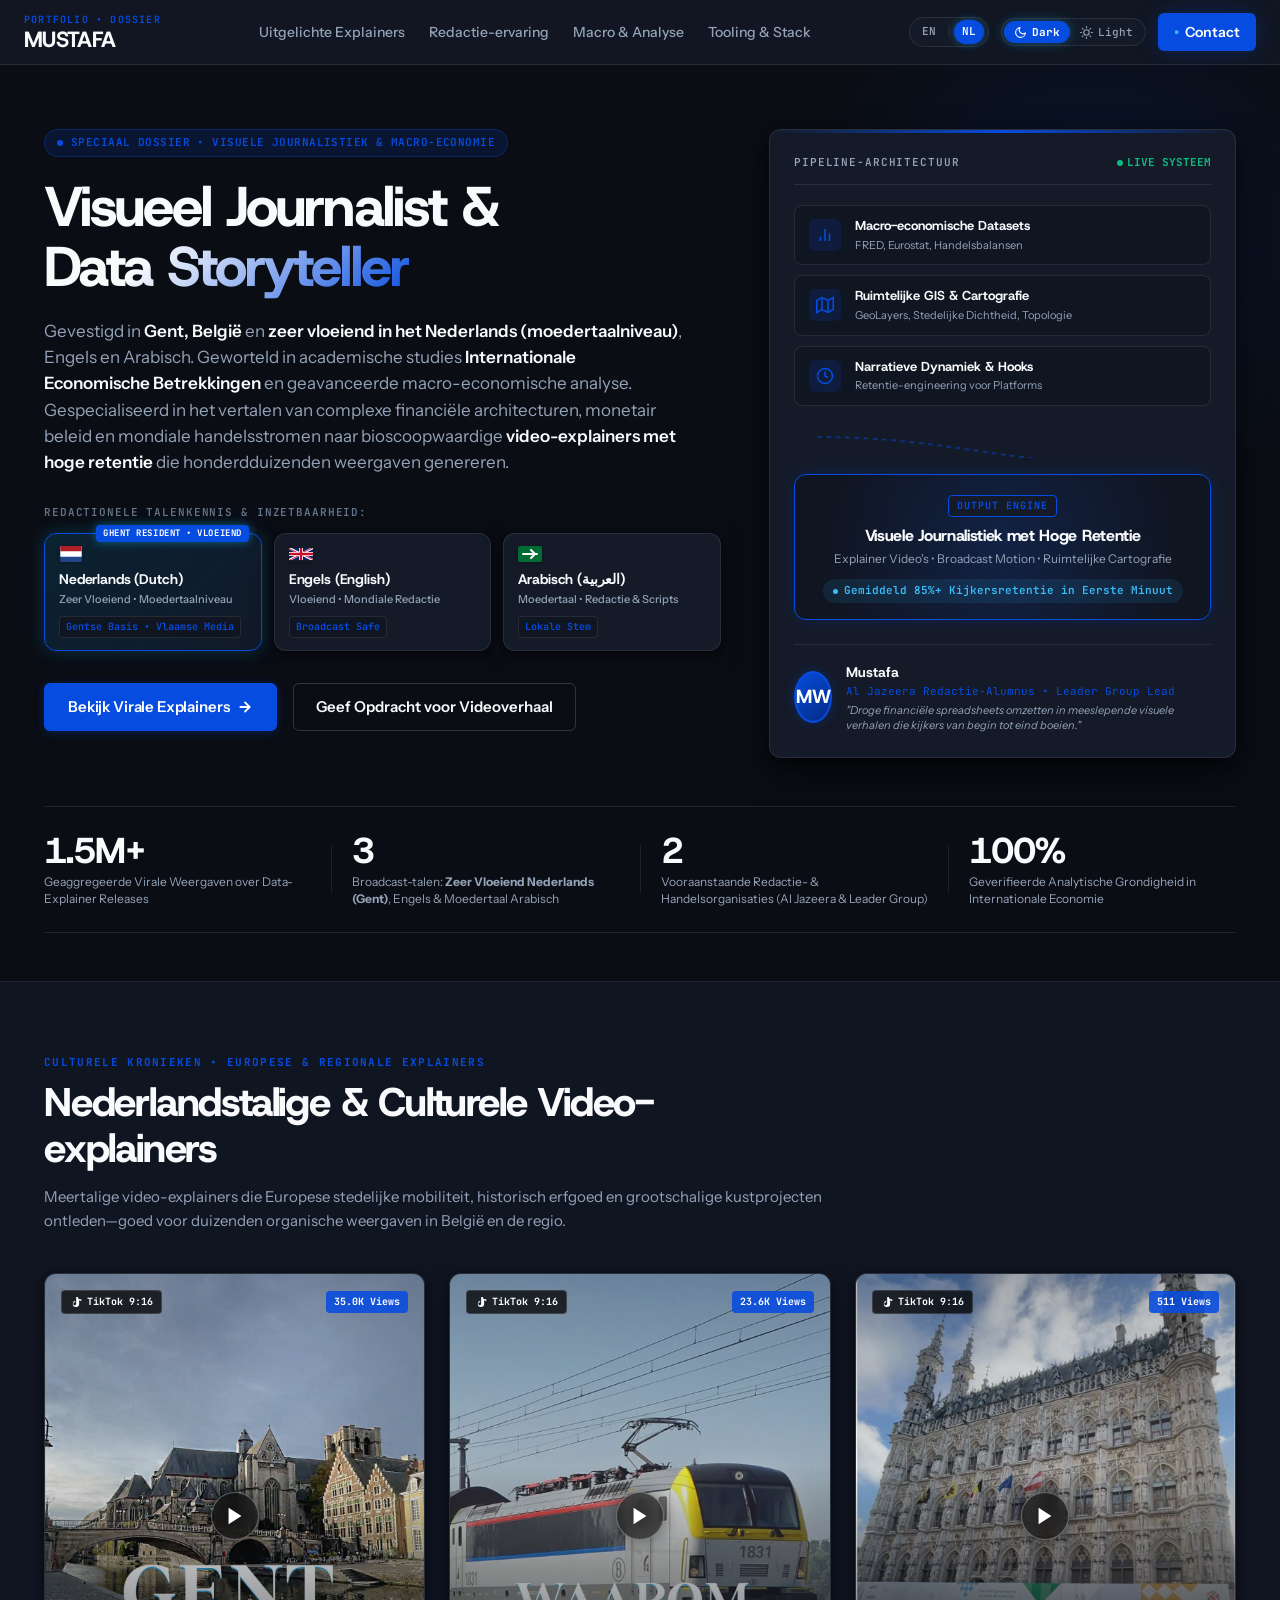
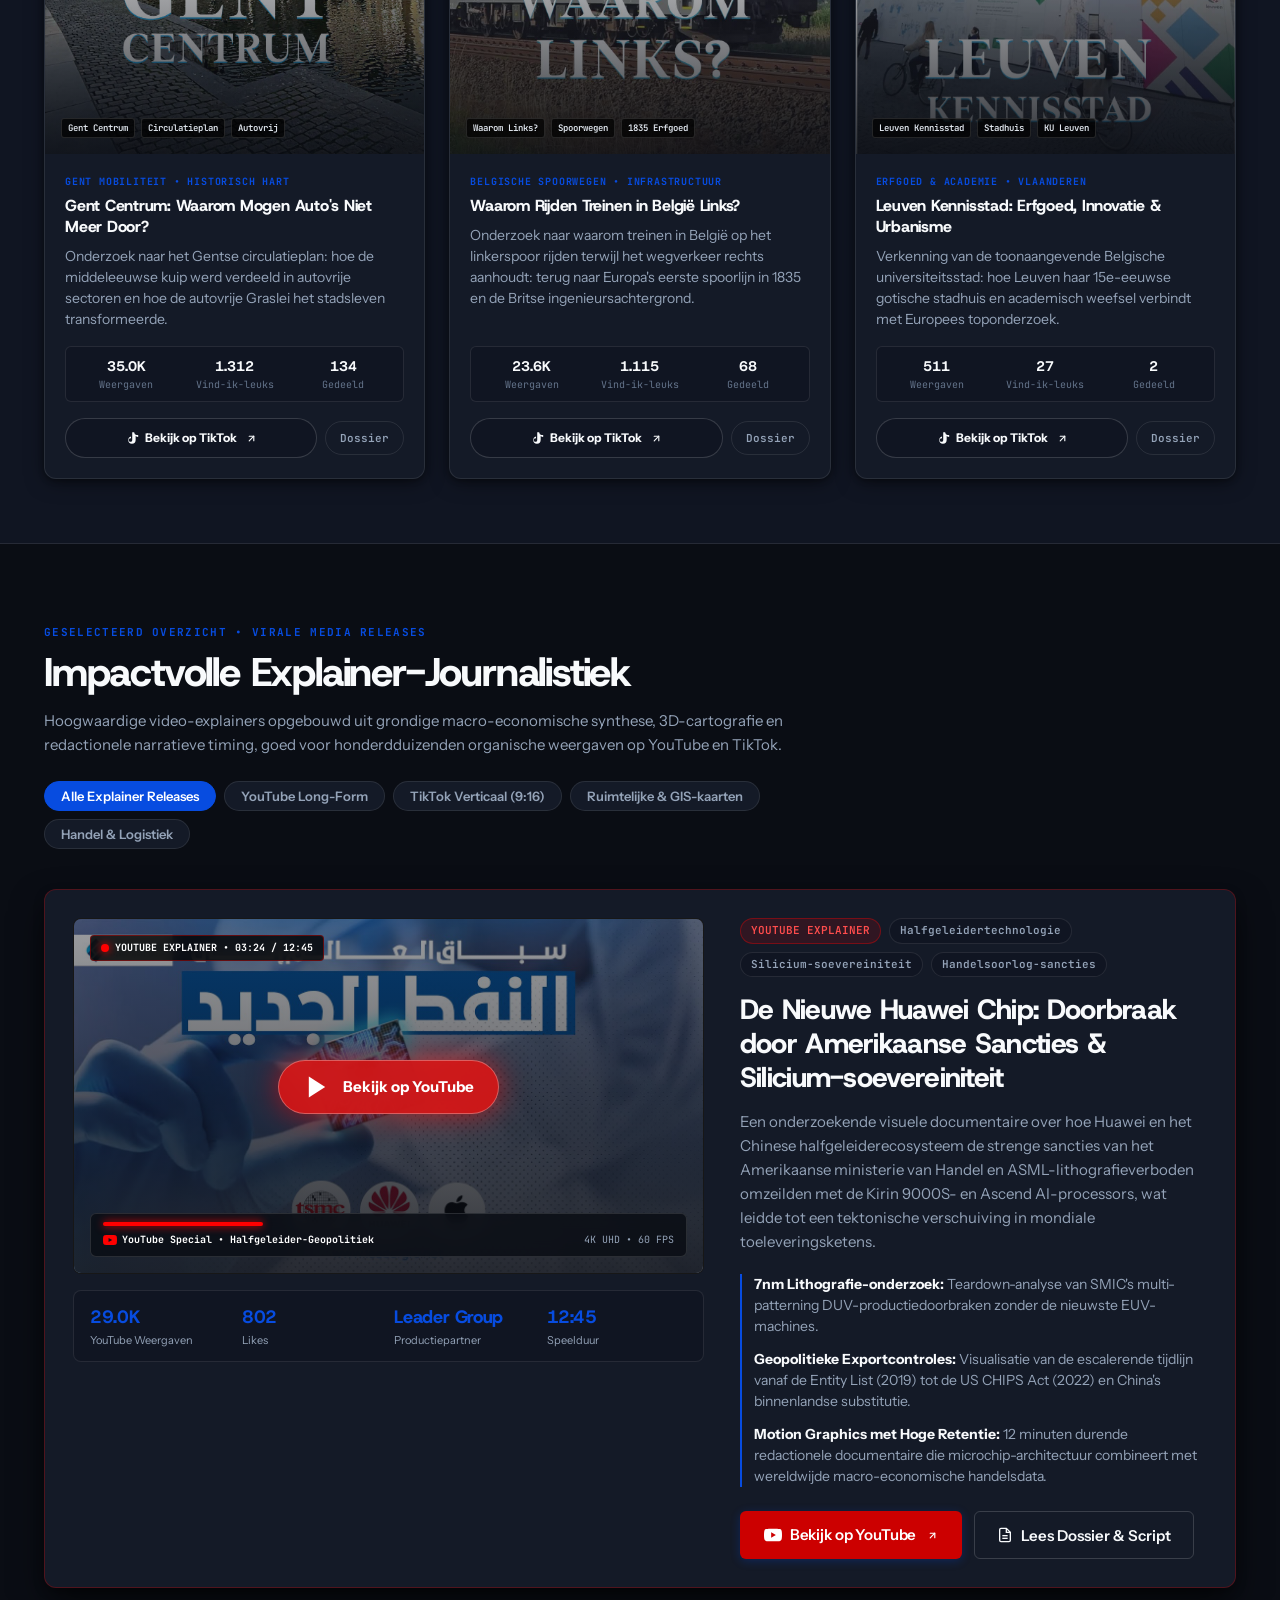
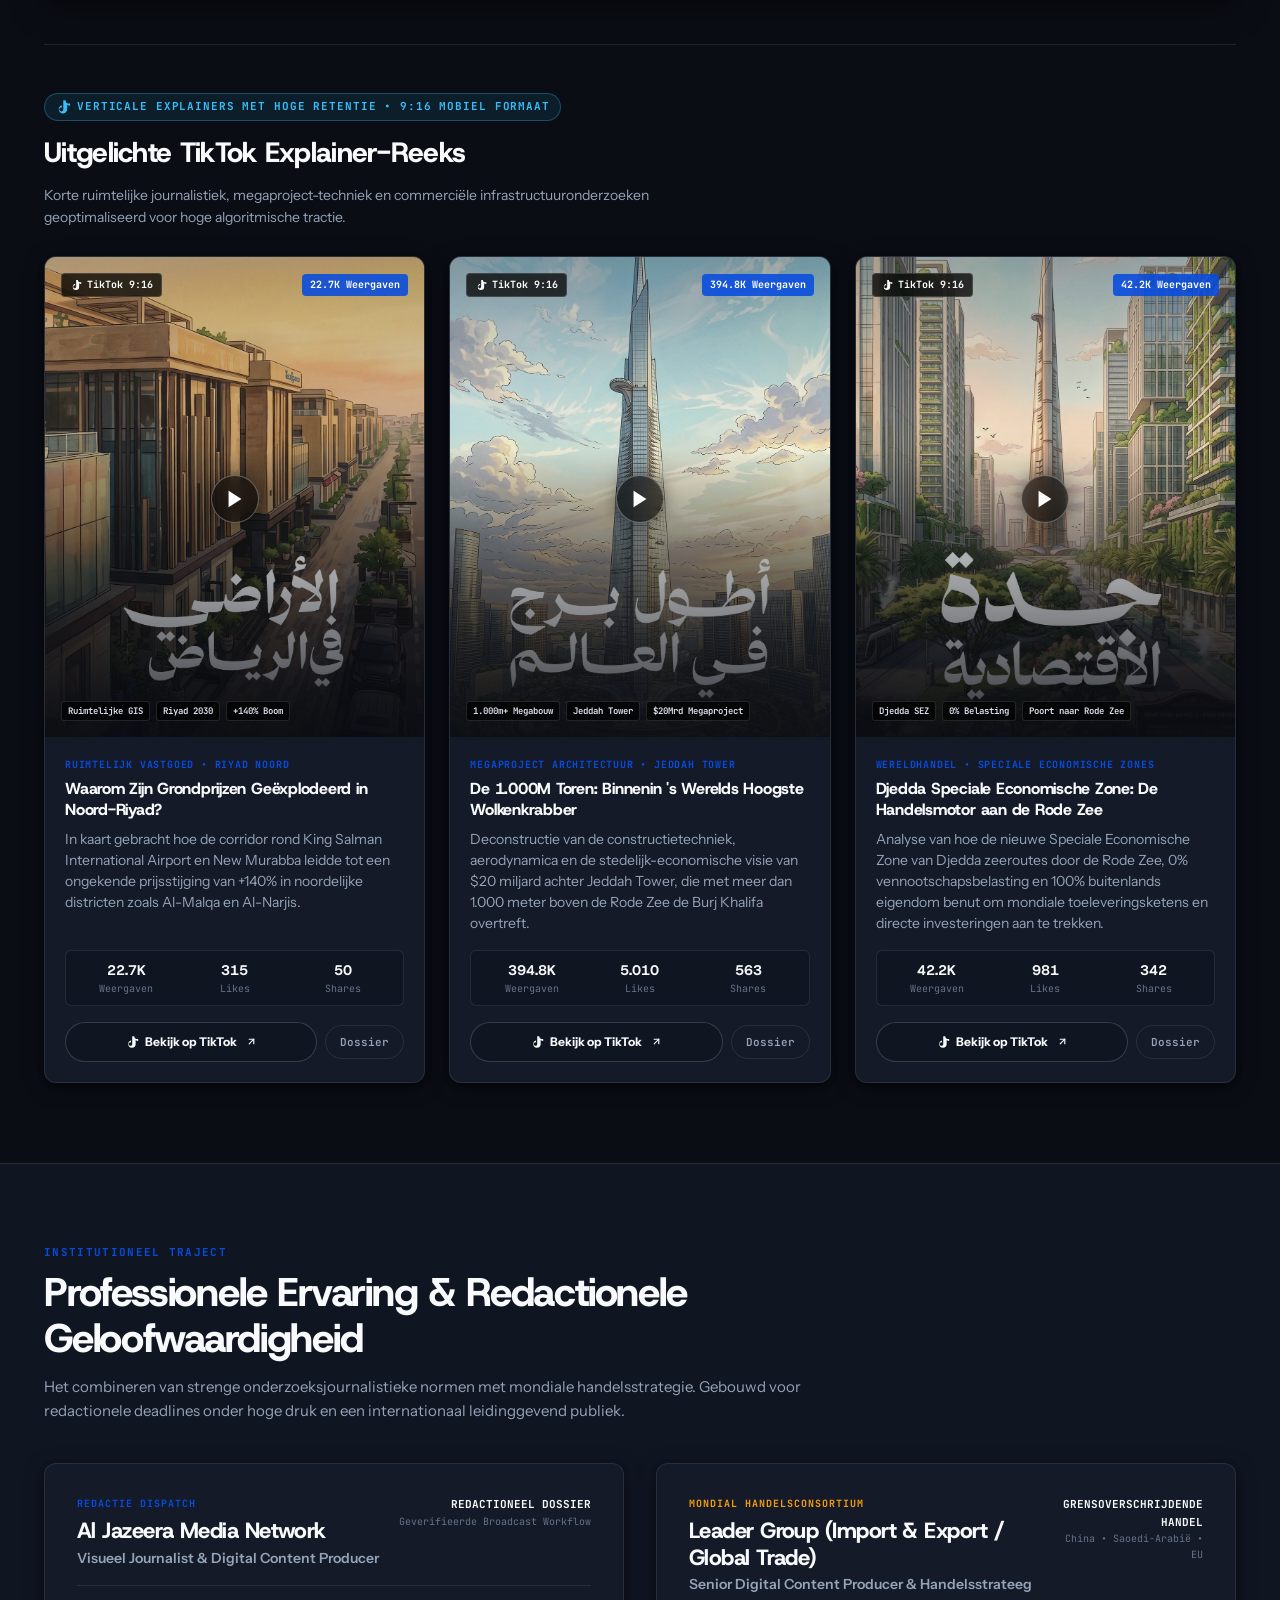
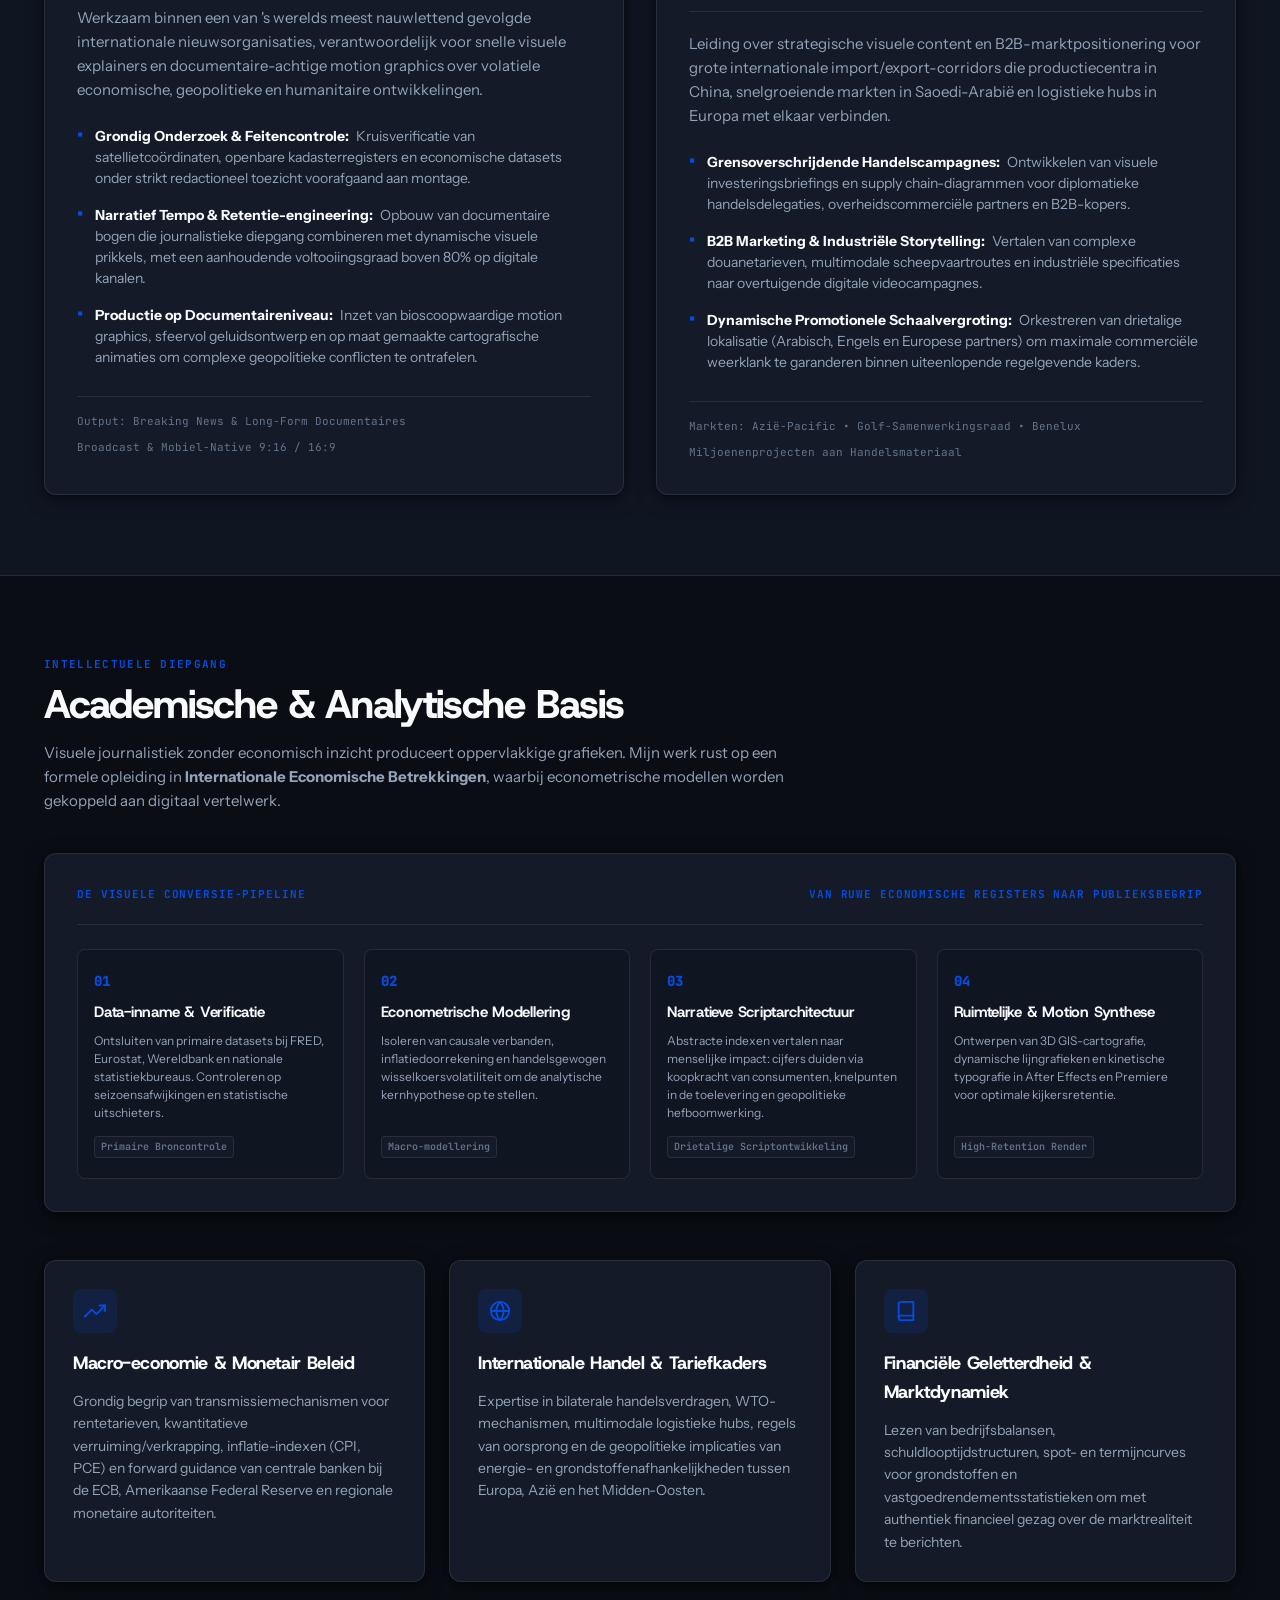
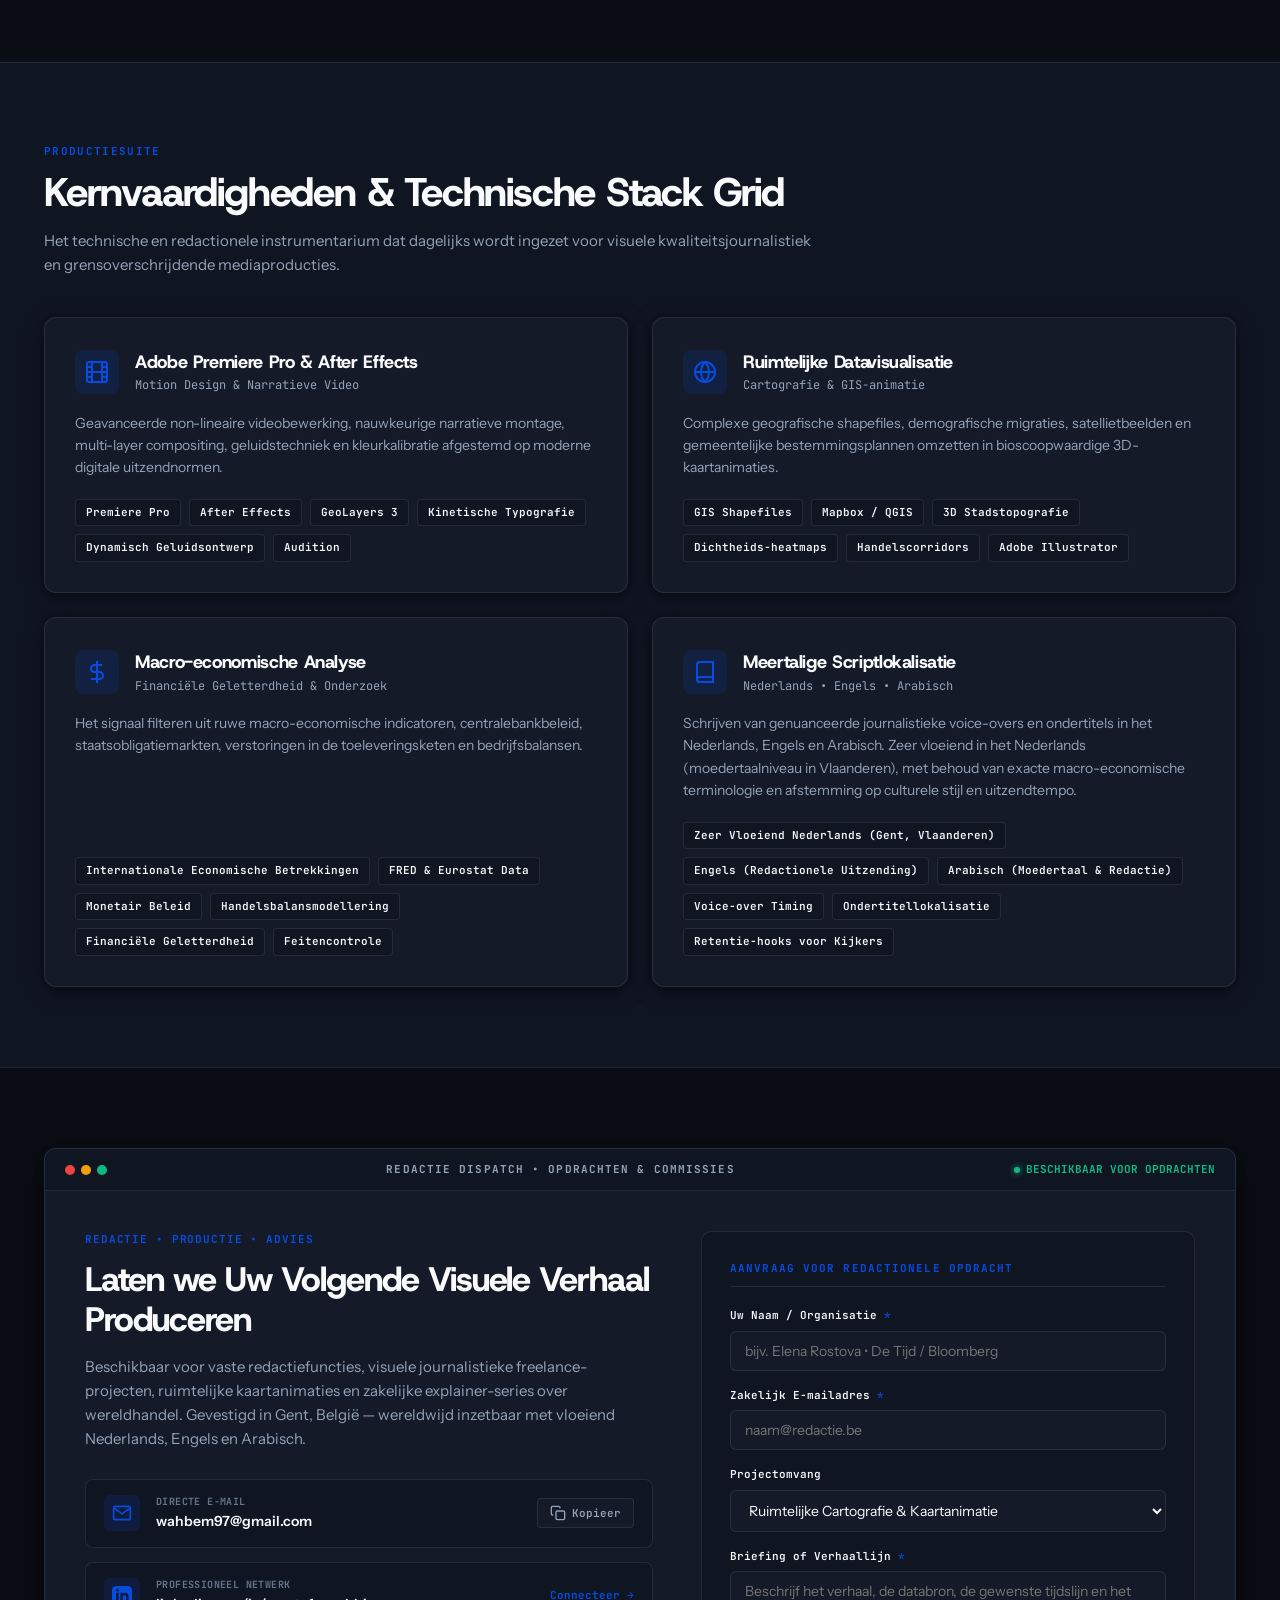
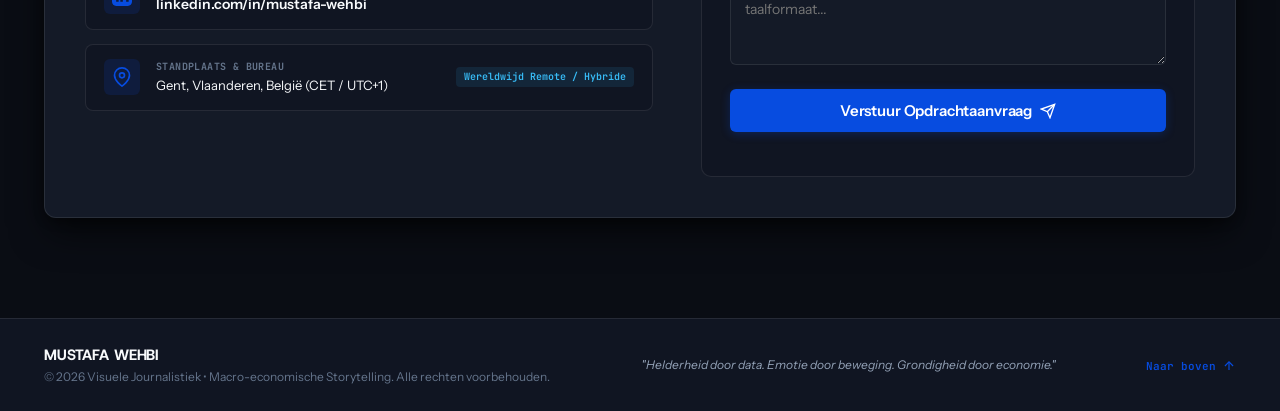
==== commit 6e651320: "Replace all emojis with vector SVG icons and remove portrait photo" ====
--- a/index-nl.html
+++ b/index-nl.html
@@ -50,11 +50,23 @@
         <!-- Themaschakelaar in Hoofdnavigatie -->
         <div class="theme-segmented-switch" role="group" aria-label="Themaschakelaar">
           <button type="button" class="theme-segment-btn" data-theme-val="dark" aria-label="Activeer Donker leisteen thema" title="Donker Thema">
-            <span class="theme-icon">&#9790;</span>
+            <svg class="theme-icon-svg" width="13" height="13" viewBox="0 0 24 24" fill="none" stroke="currentColor" stroke-width="2" stroke-linecap="round" stroke-linejoin="round" aria-hidden="true">
+              <path d="M21 12.79A9 9 0 1 1 11.21 3 7 7 0 0 0 21 12.79z"></path>
+            </svg>
             <span class="theme-label">Dark</span>
           </button>
           <button type="button" class="theme-segment-btn" data-theme-val="light" aria-label="Activeer Licht krantenthema" title="Licht Thema">
-            <span class="theme-icon">&#9788;</span>
+            <svg class="theme-icon-svg" width="13" height="13" viewBox="0 0 24 24" fill="none" stroke="currentColor" stroke-width="2" stroke-linecap="round" stroke-linejoin="round" aria-hidden="true">
+              <circle cx="12" cy="12" r="5"></circle>
+              <line x1="12" y1="1" x2="12" y2="3"></line>
+              <line x1="12" y1="21" x2="12" y2="23"></line>
+              <line x1="4.22" y1="4.22" x2="5.64" y2="5.64"></line>
+              <line x1="18.36" y1="18.36" x2="19.78" y2="19.78"></line>
+              <line x1="1" y1="12" x2="3" y2="12"></line>
+              <line x1="21" y1="12" x2="23" y2="12"></line>
+              <line x1="4.22" y1="19.78" x2="5.64" y2="18.36"></line>
+              <line x1="18.36" y1="5.64" x2="19.78" y2="4.22"></line>
+            </svg>
             <span class="theme-label">Light</span>
           </button>
         </div>
@@ -94,7 +106,13 @@
               <div class="badge-title">REDACTIONELE TALENKENNIS &amp; INZETBAARHEID:</div>
               <div class="badges-row">
                 <div class="lang-badge highlight-dutch" data-lang="nl">
-                  <div class="lang-flag">&#127475;&#127473;</div>
+                  <div class="lang-flag" aria-hidden="true">
+                    <svg width="24" height="16" viewBox="0 0 640 480" style="border-radius: 2px; box-shadow: 0 1px 3px rgba(0,0,0,0.3);">
+                      <path fill="#21468B" d="M0 0h640v480H0z"/>
+                      <path fill="#FFF" d="M0 0h640v320H0z"/>
+                      <path fill="#AE1C28" d="M0 0h640v160H0z"/>
+                    </svg>
+                  </div>
                   <div class="lang-info">
                     <span class="lang-name">Nederlands (Dutch)</span>
                     <span class="lang-level">Zeer Vloeiend &bull; Moedertaalniveau</span>
@@ -103,7 +121,19 @@
                 </div>
 
                 <div class="lang-badge" data-lang="en">
-                  <div class="lang-flag">&#127468;&#127463;</div>
+                  <div class="lang-flag" aria-hidden="true">
+                    <svg width="24" height="16" viewBox="0 0 60 30" style="border-radius: 2px; box-shadow: 0 1px 3px rgba(0,0,0,0.3);">
+                      <clipPath id="uk-flag-clip-nl"><path d="M0,0 v30 h60 v-30 z"/></clipPath>
+                      <clipPath id="uk-diag-clip-nl"><path d="M30,15 h30 v15 z v15 h-30 z h-30 v-15 z v-15 h30 z"/></clipPath>
+                      <g clip-path="url(#uk-flag-clip-nl)">
+                        <path d="M0,0 v30 h60 v-30 z" fill="#012169"/>
+                        <path d="M0,0 L60,30 M60,0 L0,30" stroke="#fff" stroke-width="6"/>
+                        <path d="M0,0 L60,30 M60,0 L0,30" clip-path="url(#uk-diag-clip-nl)" stroke="#C8102E" stroke-width="4"/>
+                        <path d="M30,0 v30 M0,15 h60" stroke="#fff" stroke-width="10"/>
+                        <path d="M30,0 v30 M0,15 h60" stroke="#C8102E" stroke-width="6"/>
+                      </g>
+                    </svg>
+                  </div>
                   <div class="lang-info">
                     <span class="lang-name">Engels (English)</span>
                     <span class="lang-level">Vloeiend &bull; Mondiale Redactie</span>
@@ -112,7 +142,12 @@
                 </div>
 
                 <div class="lang-badge" data-lang="ar">
-                  <div class="lang-flag">&#127480;&#127462;</div>
+                  <div class="lang-flag" aria-hidden="true">
+                    <svg width="24" height="16" viewBox="0 0 24 16" style="border-radius: 2px; box-shadow: 0 1px 3px rgba(0,0,0,0.3);">
+                      <rect width="24" height="16" fill="#006c35"/>
+                      <path d="M5 8h14M13 4l4 4-4 4" stroke="#ffffff" stroke-width="2" stroke-linecap="round" stroke-linejoin="round" fill="none"/>
+                    </svg>
+                  </div>
                   <div class="lang-info">
                     <span class="lang-name">Arabisch (العربية)</span>
                     <span class="lang-level">Moedertaal &bull; Redactie &amp; Scripts</span>
@@ -218,8 +253,7 @@
 
               <!-- Redactionele Auteurskaart -->
               <div class="hero-author-strip">
-                <img src="assets/mustafa_portrait.jpg" alt="Mustafa — Visueel Journalist &amp; Digital Content Producer"
-                  class="author-avatar" width="56" height="56" loading="eager">
+                <div class="author-avatar author-monogram" aria-label="Mustafa Wehbi">MW</div>
                 <div class="author-meta">
                   <span class="author-name">Mustafa</span>
                   <span class="author-cred">Al Jazeera Redactie-Alumnus &bull; Leader Group Lead</span>
@@ -325,7 +359,7 @@
                     <path
                       d="M19.589 6.686a4.793 4.793 0 0 1-3.77-4.245V2h-3.445v13.672a2.896 2.896 0 0 1-5.201 1.743 2.895 2.895 0 0 1 3.125-4.631V9.288a6.34 6.34 0 0 0-4.708 6.136 6.34 6.34 0 0 0 6.34 6.34 6.34 6.34 0 0 0 6.34-6.34V8.584a8.214 8.214 0 0 0 4.319 1.547V6.686z" />
                   </svg>
-                  <span>Bekijk op TikTok ↗</span>
+                  <span>Bekijk op TikTok</span><svg width="11" height="11" viewBox="0 0 24 24" fill="none" stroke="currentColor" stroke-width="2.5" stroke-linecap="round" stroke-linejoin="round" style="margin-left: 3px;" aria-hidden="true"><line x1="7" y1="17" x2="17" y2="7"></line><polyline points="7 7 17 7 17 17"></polyline></svg>
                 </a>
                 <button class="btn-dossier-pill btn-open-dossier" data-project="ghent-mobility">
                   <span>Dossier</span>
@@ -392,7 +426,7 @@
                     <path
                       d="M19.589 6.686a4.793 4.793 0 0 1-3.77-4.245V2h-3.445v13.672a2.896 2.896 0 0 1-5.201 1.743 2.895 2.895 0 0 1 3.125-4.631V9.288a6.34 6.34 0 0 0-4.708 6.136 6.34 6.34 0 0 0 6.34 6.34 6.34 6.34 0 0 0 6.34-6.34V8.584a8.214 8.214 0 0 0 4.319 1.547V6.686z" />
                   </svg>
-                  <span>Bekijk op TikTok ↗</span>
+                  <span>Bekijk op TikTok</span><svg width="11" height="11" viewBox="0 0 24 24" fill="none" stroke="currentColor" stroke-width="2.5" stroke-linecap="round" stroke-linejoin="round" style="margin-left: 3px;" aria-hidden="true"><line x1="7" y1="17" x2="17" y2="7"></line><polyline points="7 7 17 7 17 17"></polyline></svg>
                 </a>
                 <button class="btn-dossier-pill btn-open-dossier" data-project="belgian-trains-left">
                   <span>Dossier</span>
@@ -459,7 +493,7 @@
                     <path
                       d="M19.589 6.686a4.793 4.793 0 0 1-3.77-4.245V2h-3.445v13.672a2.896 2.896 0 0 1-5.201 1.743 2.895 2.895 0 0 1 3.125-4.631V9.288a6.34 6.34 0 0 0-4.708 6.136 6.34 6.34 0 0 0 6.34 6.34 6.34 6.34 0 0 0 6.34-6.34V8.584a8.214 8.214 0 0 0 4.319 1.547V6.686z" />
                   </svg>
-                  <span>Bekijk op TikTok ↗</span>
+                  <span>Bekijk op TikTok</span><svg width="11" height="11" viewBox="0 0 24 24" fill="none" stroke="currentColor" stroke-width="2.5" stroke-linecap="round" stroke-linejoin="round" style="margin-left: 3px;" aria-hidden="true"><line x1="7" y1="17" x2="17" y2="7"></line><polyline points="7 7 17 7 17 17"></polyline></svg>
                 </a>
                 <button class="btn-dossier-pill btn-open-dossier" data-project="leuven-knowledge">
                   <span>Dossier</span>
@@ -587,7 +621,7 @@
                   <path
                     d="M23.498 6.186a3.016 3.016 0 0 0-2.122-2.136C19.505 3.545 12 3.545 12 3.545s-7.505 0-9.377.505A3.017 3.017 0 0 0 .502 6.186C0 8.07 0 12 0 12s0 3.93.502 5.814a3.016 3.016 0 0 0 2.122 2.136c1.871.505 9.376.505 9.376.505s7.505 0 9.377-.505a3.015 3.015 0 0 0 2.122-2.136C24 15.93 24 12 24 12s0-3.93-.502-5.814zM9.545 15.568V8.432L15.818 12l-6.273 3.568z" />
                 </svg>
-                <span>Bekijk op YouTube ↗</span>
+                <span>Bekijk op YouTube</span><svg width="11" height="11" viewBox="0 0 24 24" fill="none" stroke="currentColor" stroke-width="2.5" stroke-linecap="round" stroke-linejoin="round" style="margin-left: 3px;" aria-hidden="true"><line x1="7" y1="17" x2="17" y2="7"></line><polyline points="7 7 17 7 17 17"></polyline></svg>
               </a>
 
               <button class="btn-secondary btn-open-dossier" data-project="huawei-chip">
@@ -679,7 +713,7 @@
                       <path
                         d="M19.589 6.686a4.793 4.793 0 0 1-3.77-4.245V2h-3.445v13.672a2.896 2.896 0 0 1-5.201 1.743 2.895 2.895 0 0 1 3.125-4.631V9.288a6.34 6.34 0 0 0-4.708 6.136 6.34 6.34 0 0 0 6.34 6.34 6.34 6.34 0 0 0 6.34-6.34V8.584a8.214 8.214 0 0 0 4.319 1.547V6.686z" />
                     </svg>
-                    <span>Bekijk op TikTok ↗</span>
+                    <span>Bekijk op TikTok</span><svg width="11" height="11" viewBox="0 0 24 24" fill="none" stroke="currentColor" stroke-width="2.5" stroke-linecap="round" stroke-linejoin="round" style="margin-left: 3px;" aria-hidden="true"><line x1="7" y1="17" x2="17" y2="7"></line><polyline points="7 7 17 7 17 17"></polyline></svg>
                   </a>
                   <button class="btn-dossier-pill btn-open-dossier" data-project="north-riyadh">
                     <span>Dossier</span>
@@ -746,7 +780,7 @@
                       <path
                         d="M19.589 6.686a4.793 4.793 0 0 1-3.77-4.245V2h-3.445v13.672a2.896 2.896 0 0 1-5.201 1.743 2.895 2.895 0 0 1 3.125-4.631V9.288a6.34 6.34 0 0 0-4.708 6.136 6.34 6.34 0 0 0 6.34 6.34 6.34 6.34 0 0 0 6.34-6.34V8.584a8.214 8.214 0 0 0 4.319 1.547V6.686z" />
                     </svg>
-                    <span>Bekijk op TikTok ↗</span>
+                    <span>Bekijk op TikTok</span><svg width="11" height="11" viewBox="0 0 24 24" fill="none" stroke="currentColor" stroke-width="2.5" stroke-linecap="round" stroke-linejoin="round" style="margin-left: 3px;" aria-hidden="true"><line x1="7" y1="17" x2="17" y2="7"></line><polyline points="7 7 17 7 17 17"></polyline></svg>
                   </a>
                   <button class="btn-dossier-pill btn-open-dossier" data-project="tallest-building">
                     <span>Dossier</span>
@@ -813,7 +847,7 @@
                       <path
                         d="M19.589 6.686a4.793 4.793 0 0 1-3.77-4.245V2h-3.445v13.672a2.896 2.896 0 0 1-5.201 1.743 2.895 2.895 0 0 1 3.125-4.631V9.288a6.34 6.34 0 0 0-4.708 6.136 6.34 6.34 0 0 0 6.34 6.34 6.34 6.34 0 0 0 6.34-6.34V8.584a8.214 8.214 0 0 0 4.319 1.547V6.686z" />
                     </svg>
-                    <span>Bekijk op TikTok ↗</span>
+                    <span>Bekijk op TikTok</span><svg width="11" height="11" viewBox="0 0 24 24" fill="none" stroke="currentColor" stroke-width="2.5" stroke-linecap="round" stroke-linejoin="round" style="margin-left: 3px;" aria-hidden="true"><line x1="7" y1="17" x2="17" y2="7"></line><polyline points="7 7 17 7 17 17"></polyline></svg>
                   </a>
                   <button class="btn-dossier-pill btn-open-dossier" data-project="jeddah-sez">
                     <span>Dossier</span>
@@ -1005,7 +1039,12 @@
         <!-- Analytische Kenniszuilen -->
         <div class="knowledge-pillars-grid">
           <div class="knowledge-card">
-            <div class="k-icon">&#128200;</div>
+            <div class="k-icon" aria-hidden="true">
+              <svg width="22" height="22" viewBox="0 0 24 24" fill="none" stroke="currentColor" stroke-width="2" stroke-linecap="round" stroke-linejoin="round">
+                <polyline points="23 6 13.5 15.5 8.5 10.5 1 18"></polyline>
+                <polyline points="17 6 23 6 23 12"></polyline>
+              </svg>
+            </div>
             <h3 class="k-title">Macro-economie &amp; Monetair Beleid</h3>
             <p class="k-desc">
               Grondig begrip van transmissiemechanismen voor rentetarieven, kwantitatieve verruiming/verkrapping, inflatie-indexen (CPI, PCE) en forward guidance van centrale banken bij de ECB, Amerikaanse Federal Reserve en regionale monetaire autoriteiten.
@@ -1013,7 +1052,13 @@
           </div>
 
           <div class="knowledge-card">
-            <div class="k-icon">&#127757;</div>
+            <div class="k-icon" aria-hidden="true">
+              <svg width="22" height="22" viewBox="0 0 24 24" fill="none" stroke="currentColor" stroke-width="2" stroke-linecap="round" stroke-linejoin="round">
+                <circle cx="12" cy="12" r="10"></circle>
+                <line x1="2" y1="12" x2="22" y2="12"></line>
+                <path d="M12 2a15.3 15.3 0 0 1 4 10 15.3 15.3 0 0 1-4 10 15.3 15.3 0 0 1-4-10 15.3 15.3 0 0 1 4-10z"></path>
+              </svg>
+            </div>
             <h3 class="k-title">Internationale Handel &amp; Tariefkaders</h3>
             <p class="k-desc">
               Expertise in bilaterale handelsverdragen, WTO-mechanismen, multimodale logistieke hubs, regels van oorsprong en de geopolitieke implicaties van energie- en grondstoffenafhankelijkheden tussen Europa, Azië en het Midden-Oosten.
@@ -1021,7 +1066,12 @@
           </div>
 
           <div class="knowledge-card">
-            <div class="k-icon">&#128218;</div>
+            <div class="k-icon" aria-hidden="true">
+              <svg width="22" height="22" viewBox="0 0 24 24" fill="none" stroke="currentColor" stroke-width="2" stroke-linecap="round" stroke-linejoin="round">
+                <path d="M4 19.5A2.5 2.5 0 0 1 6.5 17H20"></path>
+                <path d="M6.5 2H20v20H6.5A2.5 2.5 0 0 1 4 19.5v-15A2.5 2.5 0 0 1 6.5 2z"></path>
+              </svg>
+            </div>
             <h3 class="k-title">Financiële Geletterdheid &amp; Marktdynamiek</h3>
             <p class="k-desc">
               Lezen van bedrijfsbalansen, schuldlooptijdstructuren, spot- en termijncurves voor grondstoffen en vastgoedrendementsstatistieken om met authentiek financieel gezag over de marktrealiteit te berichten.
--- a/styles.css
+++ b/styles.css
@@ -713,8 +713,13 @@
 }
 
 .lang-flag {
-  font-size: 20px;
+  display: flex;
+  align-items: center;
   margin-bottom: 6px;
+}
+
+.lang-flag svg {
+  display: block;
 }
 
 .lang-info {
@@ -958,6 +963,19 @@
   object-fit: cover;
   border: 2px solid var(--dp-color-accent);
   box-shadow: 0 0 12px rgba(7, 76, 224, 0.3);
+}
+
+.author-avatar.author-monogram {
+  display: flex;
+  align-items: center;
+  justify-content: center;
+  background: linear-gradient(135deg, var(--dp-color-accent), #032b82);
+  color: #ffffff;
+  font-family: var(--dp-font-display);
+  font-weight: 800;
+  font-size: 19px;
+  letter-spacing: -0.02em;
+  user-select: none;
 }
 
 .author-meta {
@@ -1847,8 +1865,21 @@
 }
 
 .k-icon {
-  font-size: 28px;
+  width: 44px;
+  height: 44px;
+  border-radius: 8px;
+  background: var(--dp-color-accent-subtle);
+  color: var(--dp-color-accent);
+  display: flex;
+  align-items: center;
+  justify-content: center;
   margin-bottom: 16px;
+}
+
+.k-icon svg {
+  width: 22px;
+  height: 22px;
+  stroke: var(--dp-color-accent);
 }
 
 .k-title {
